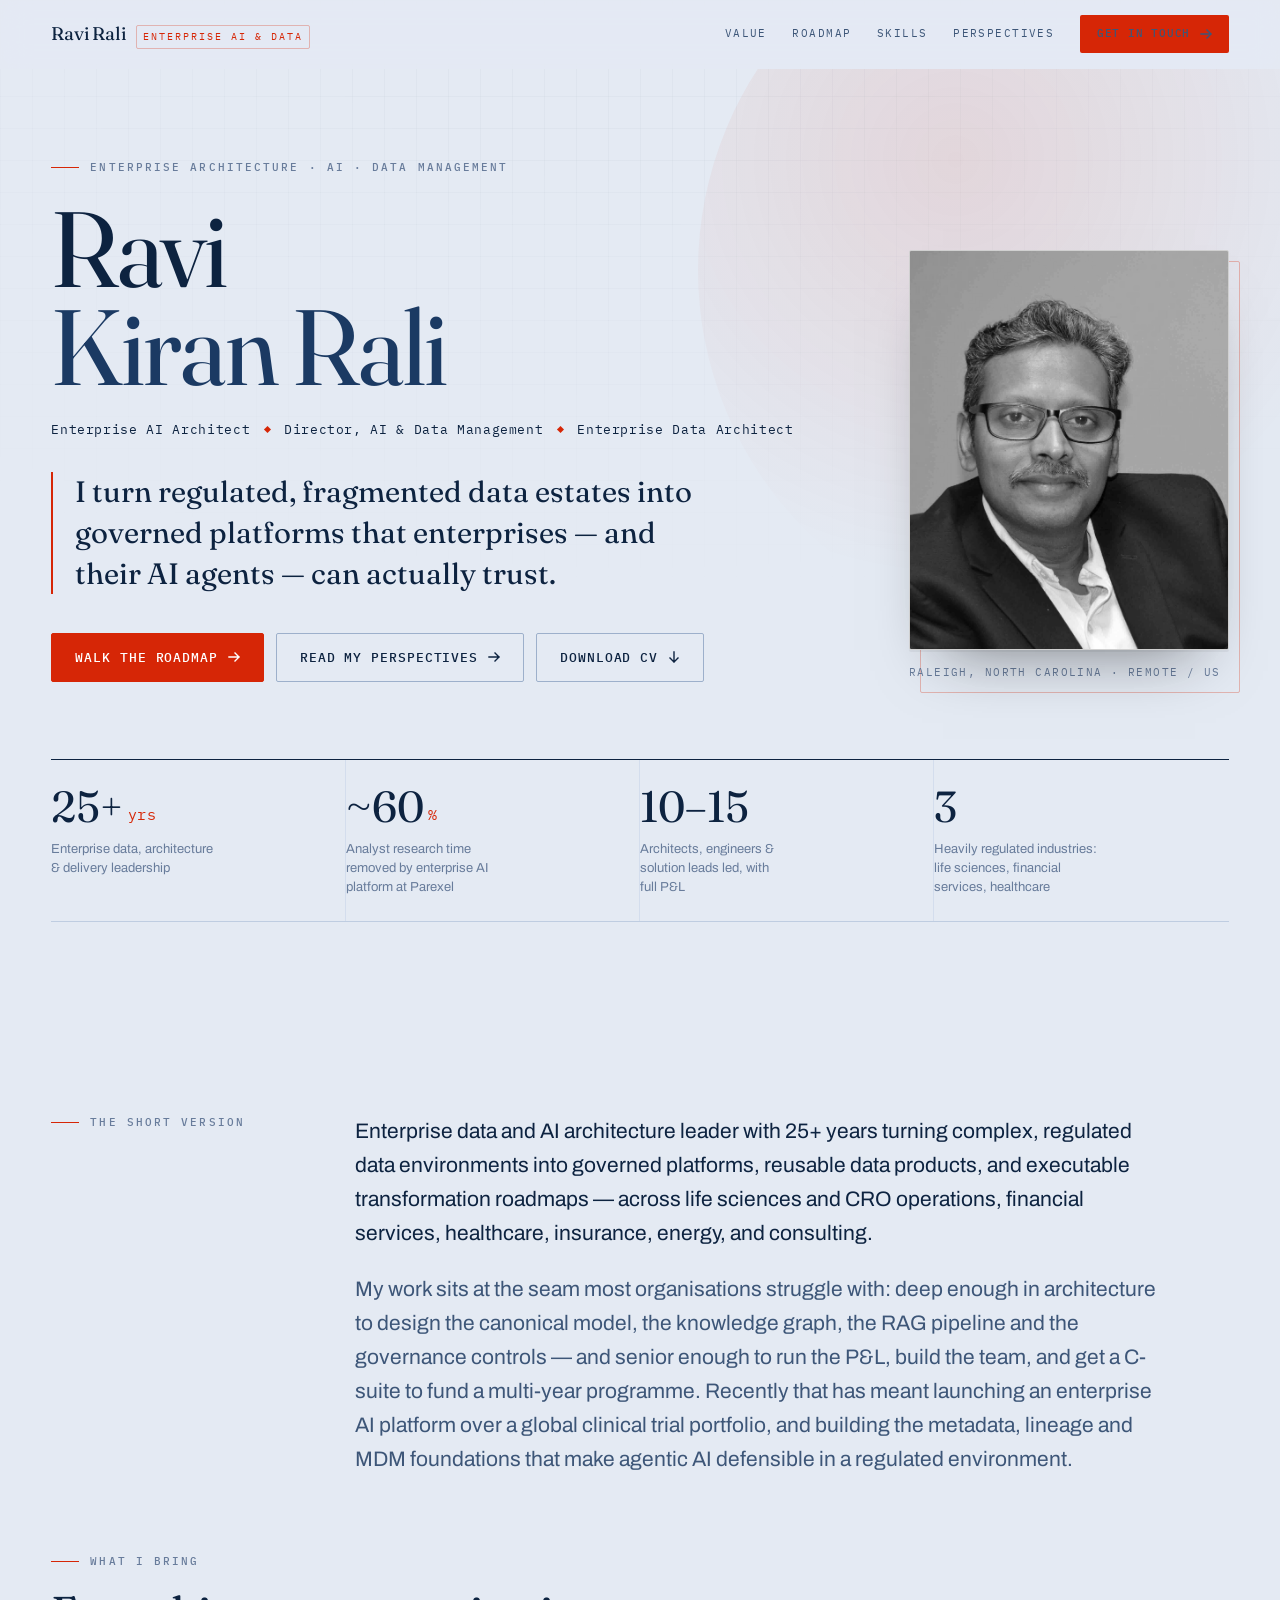
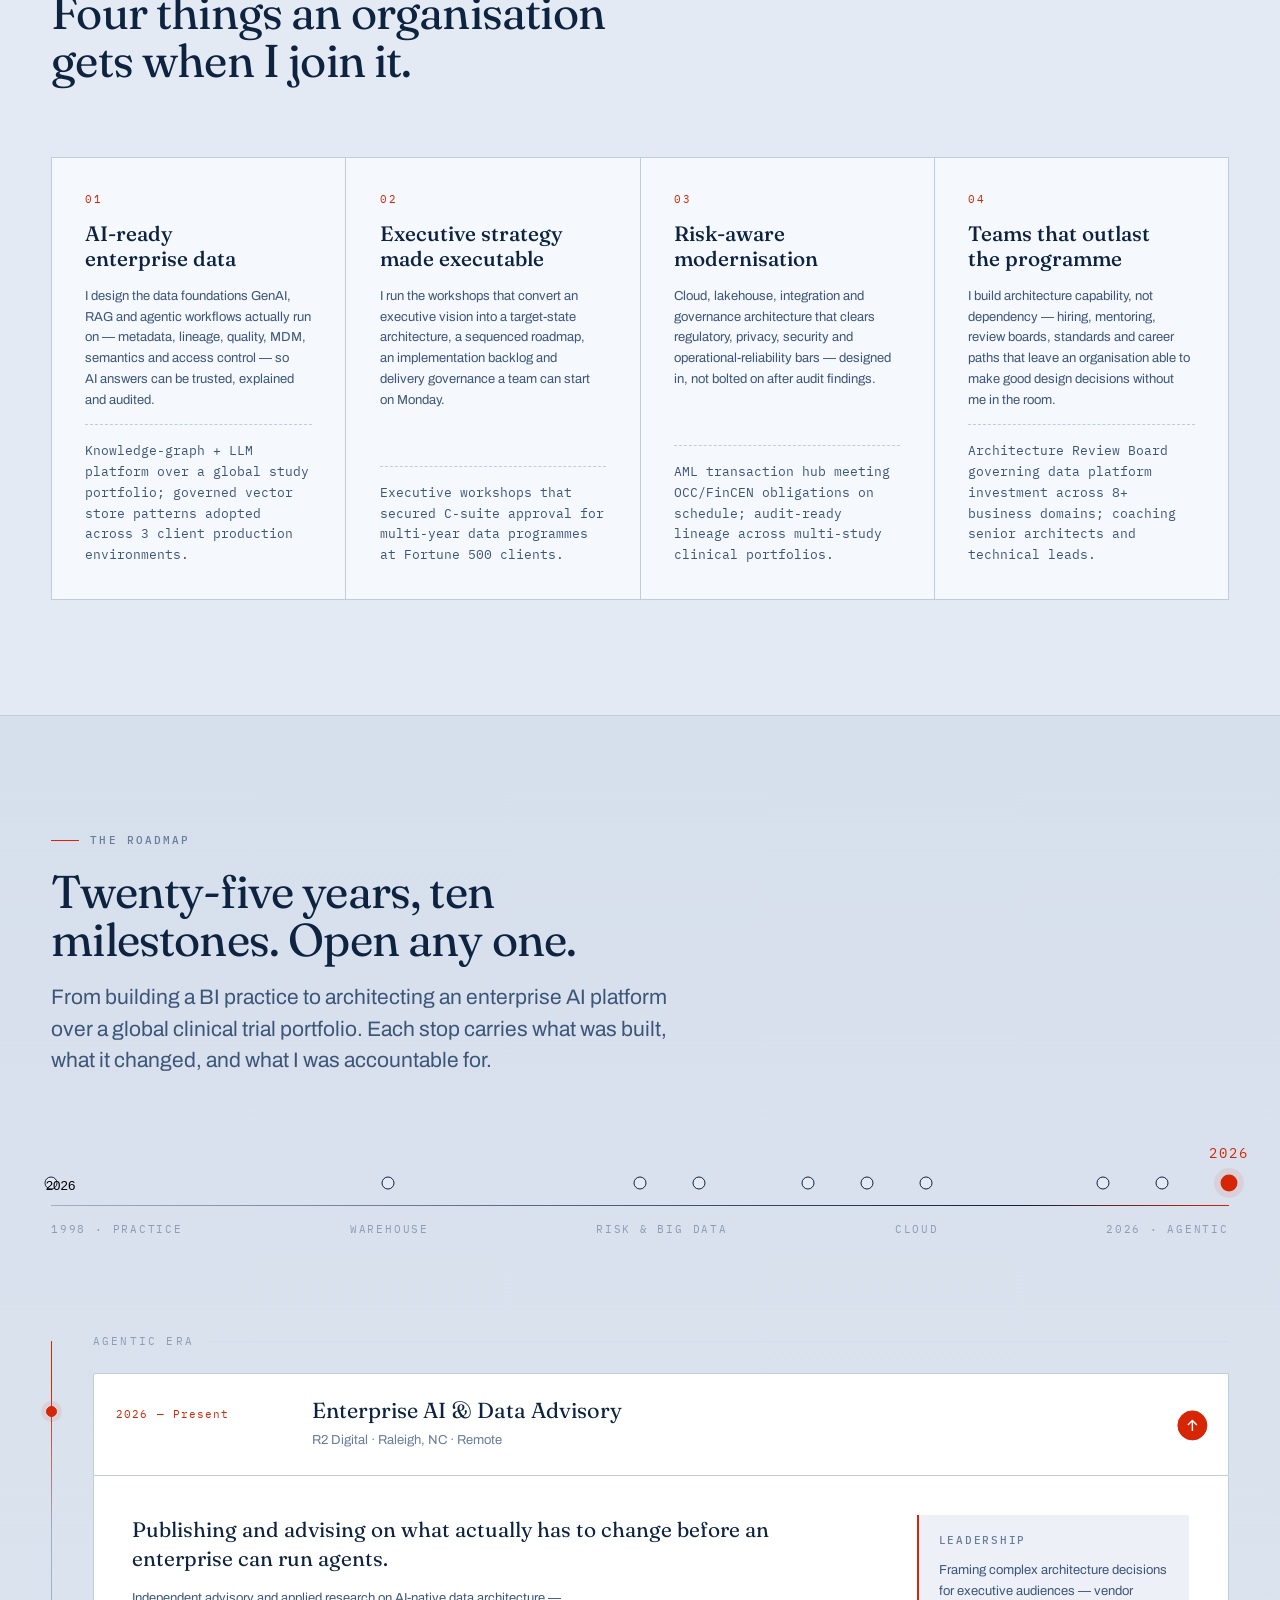
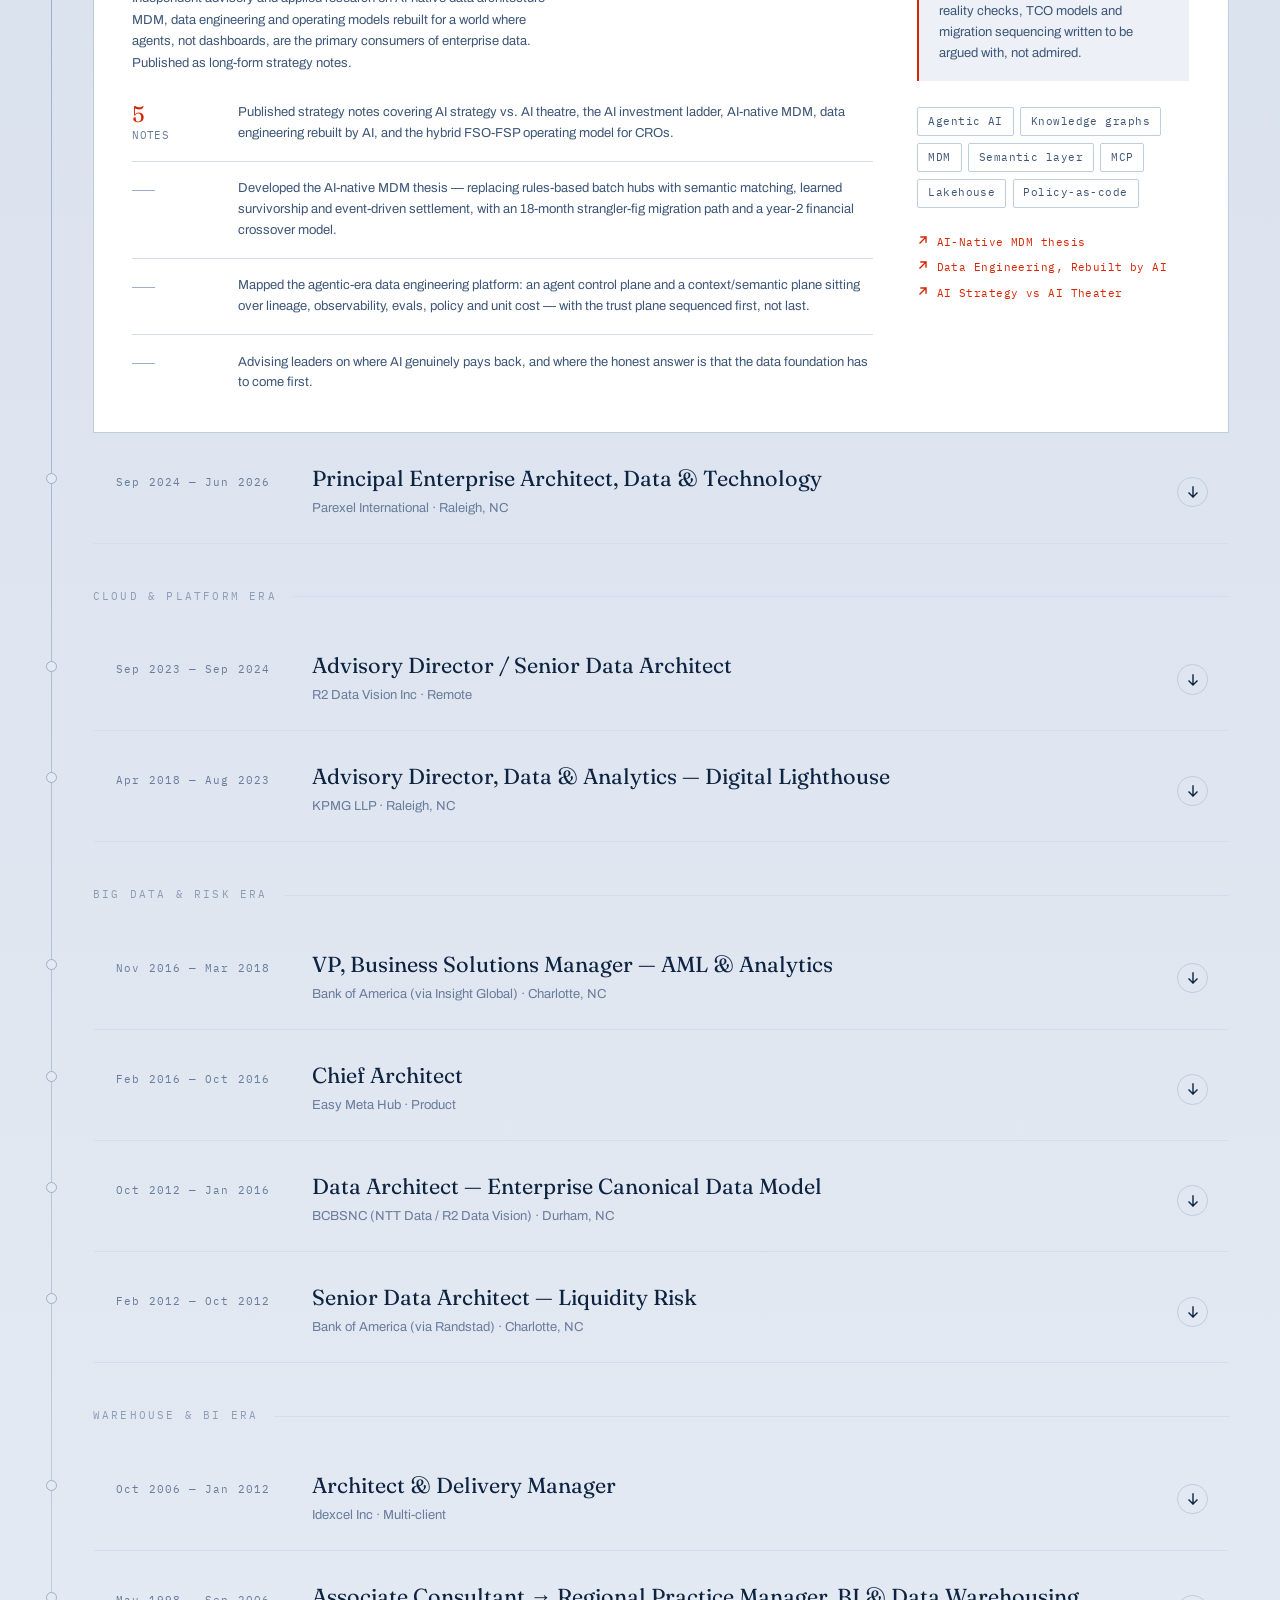
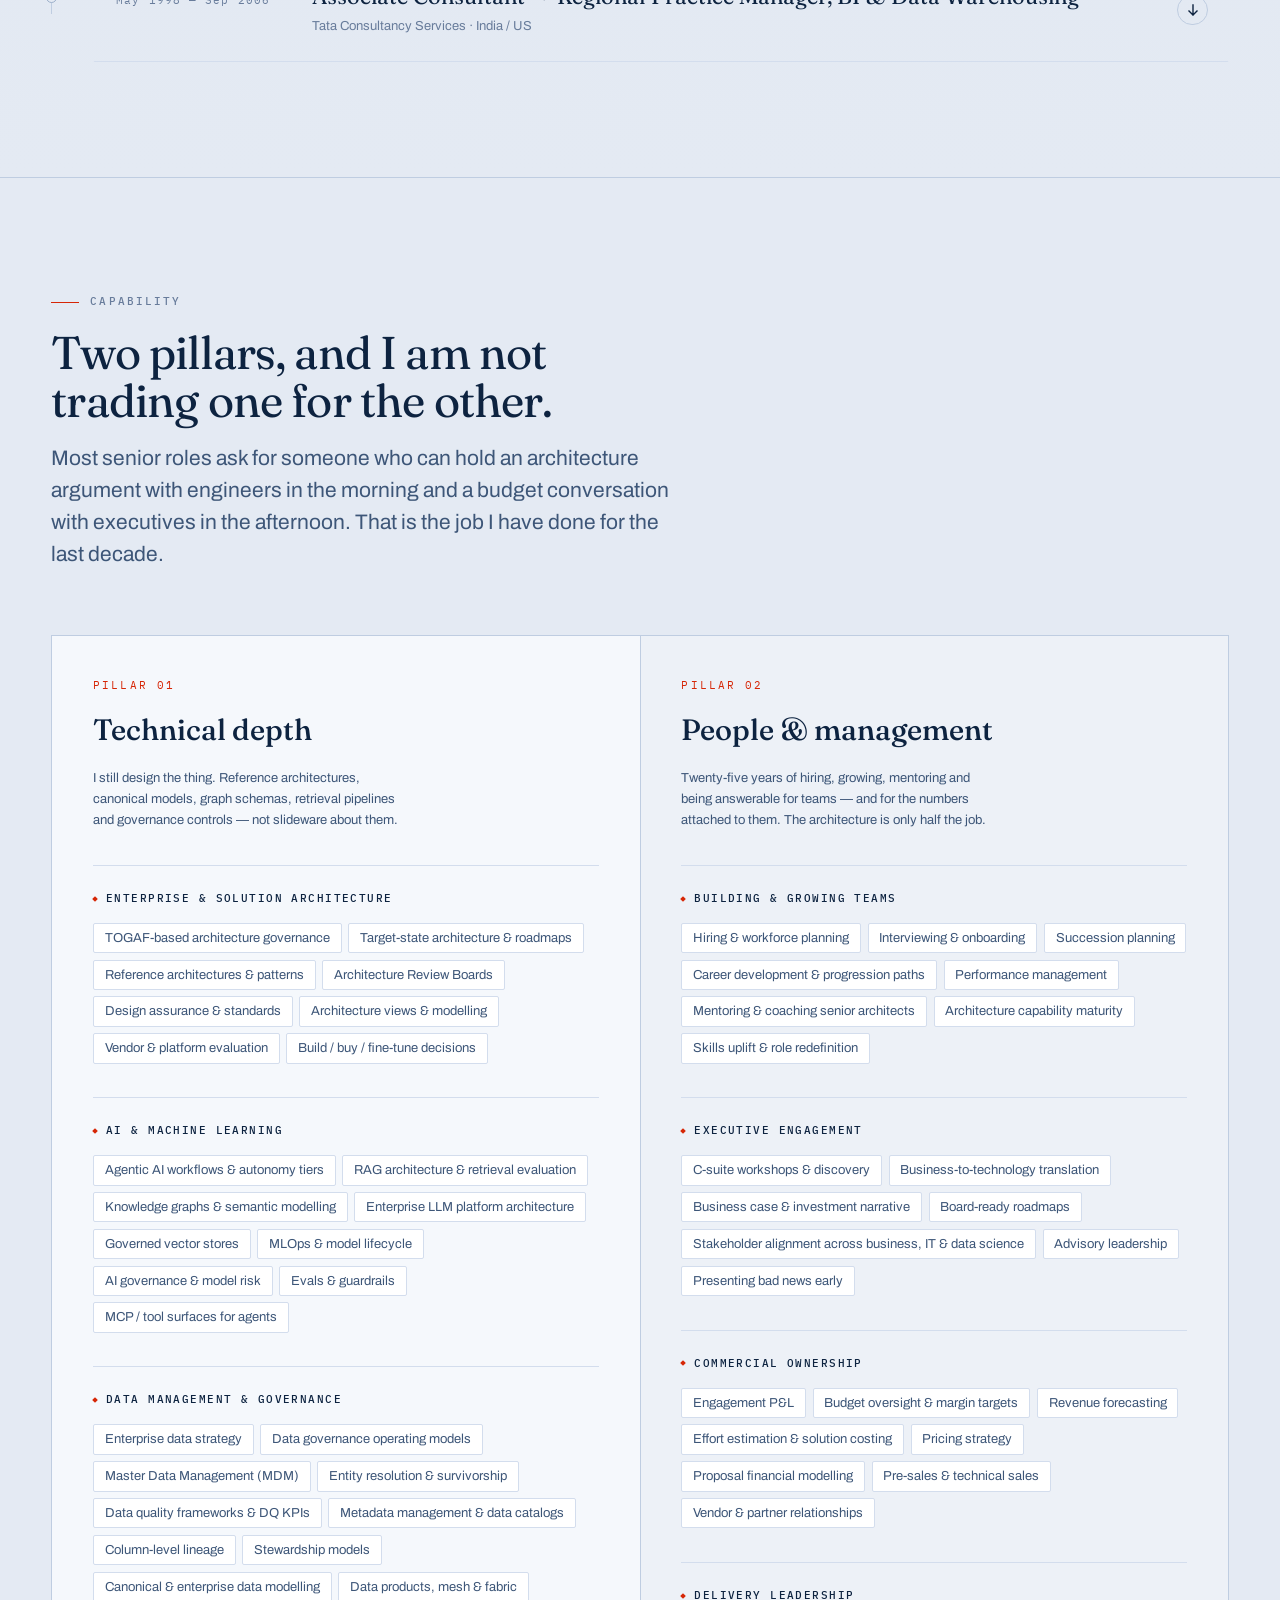
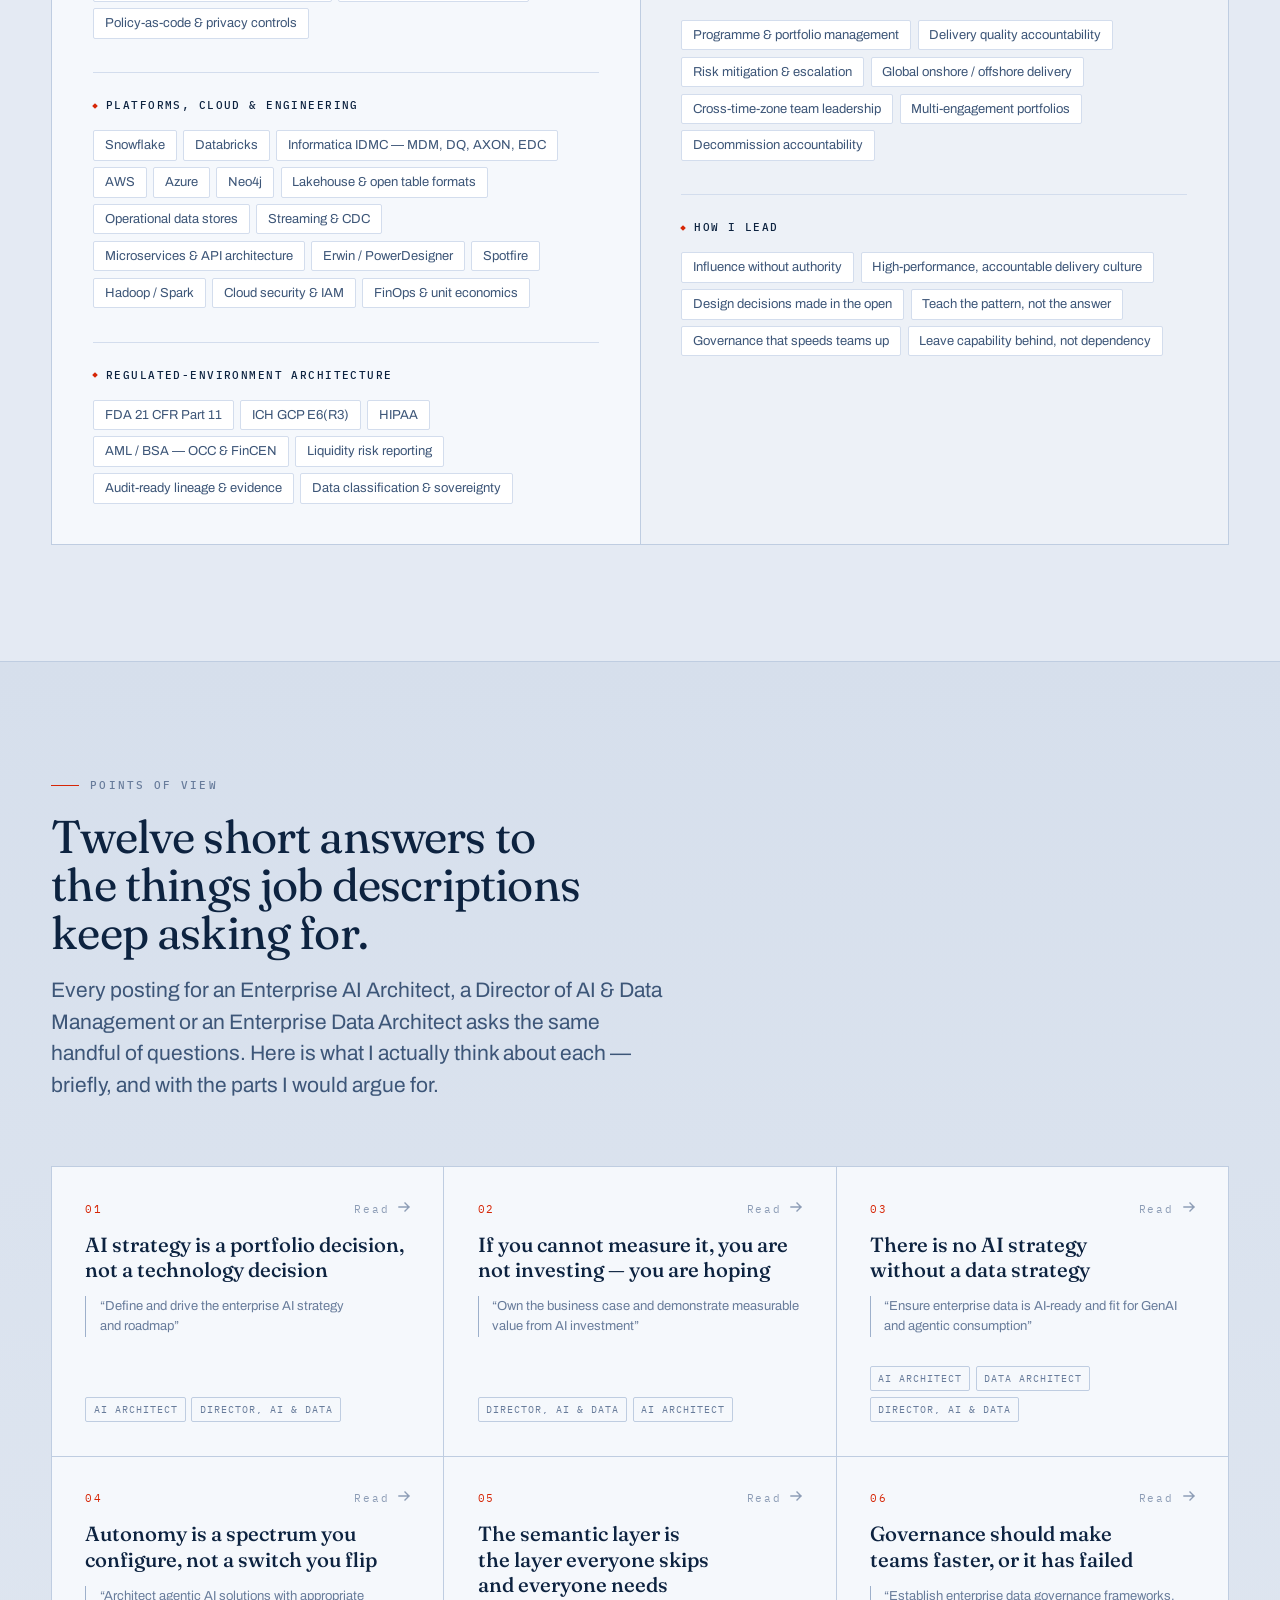
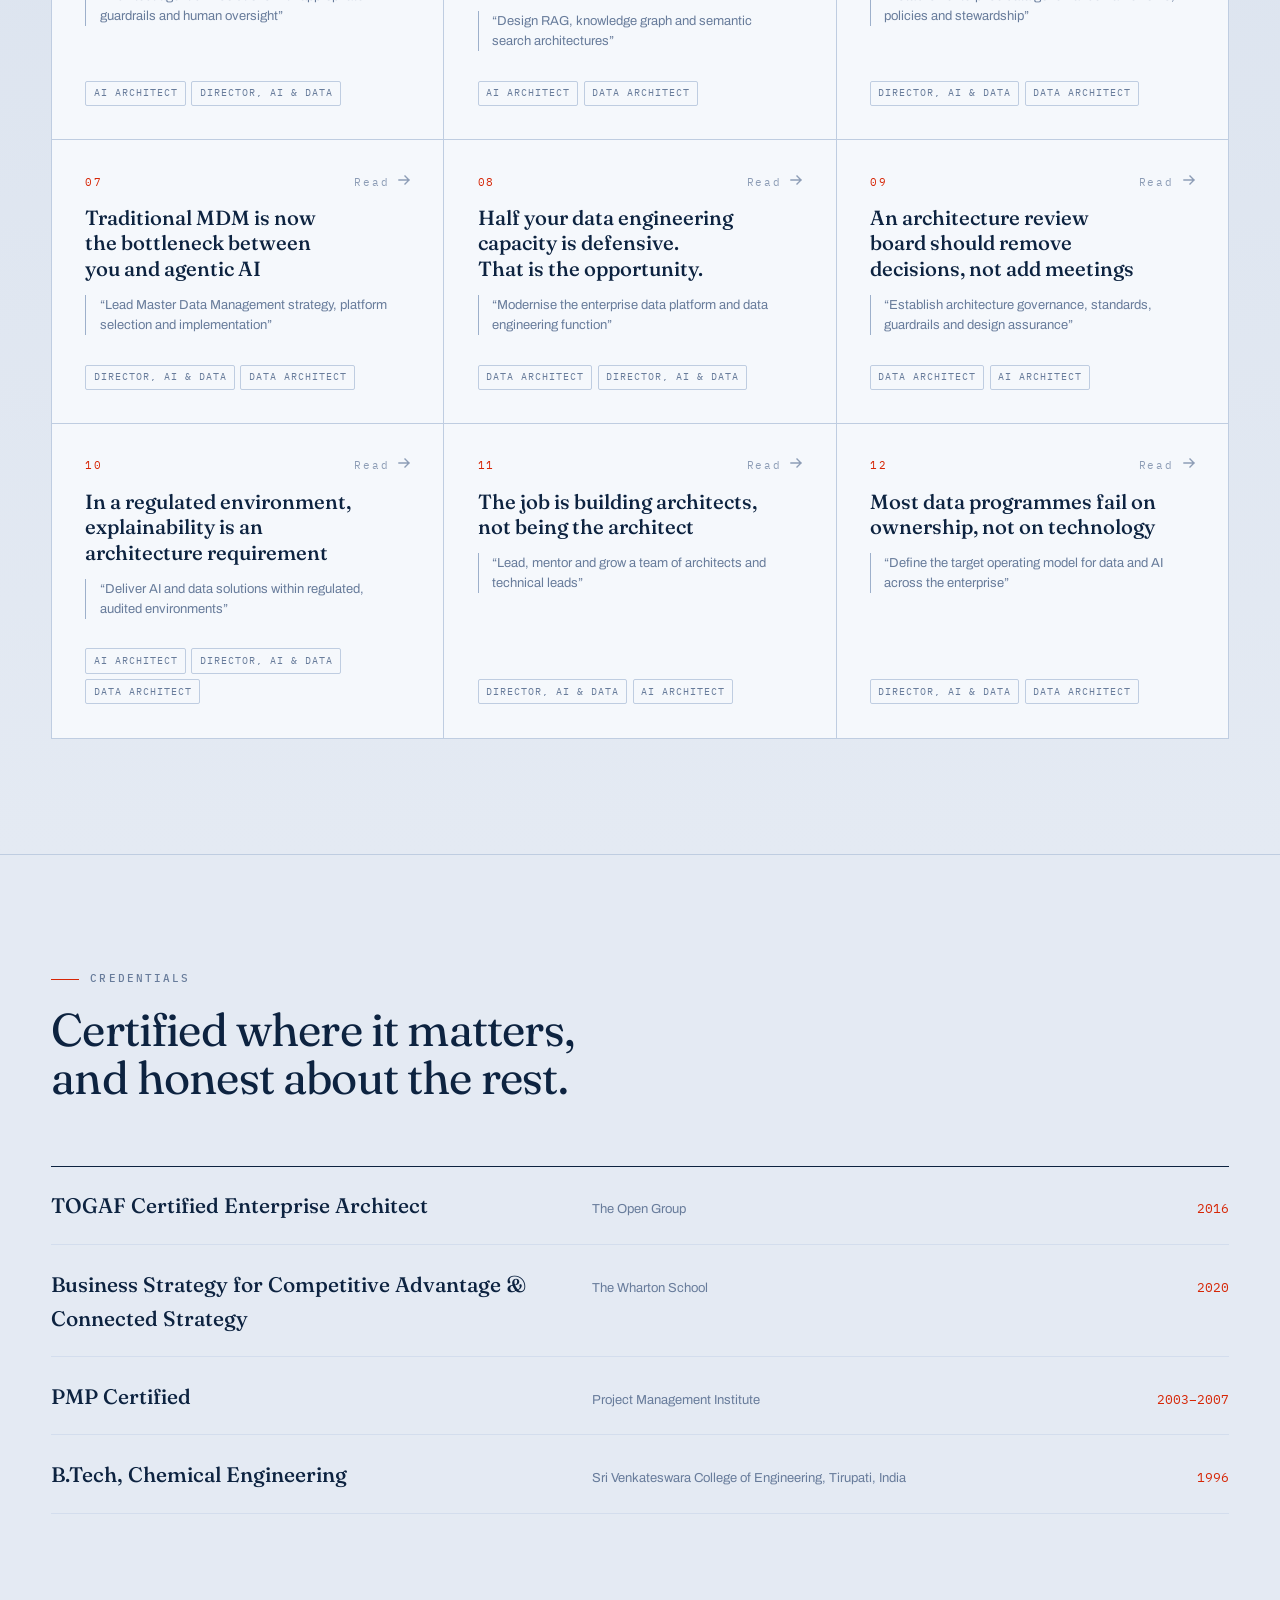
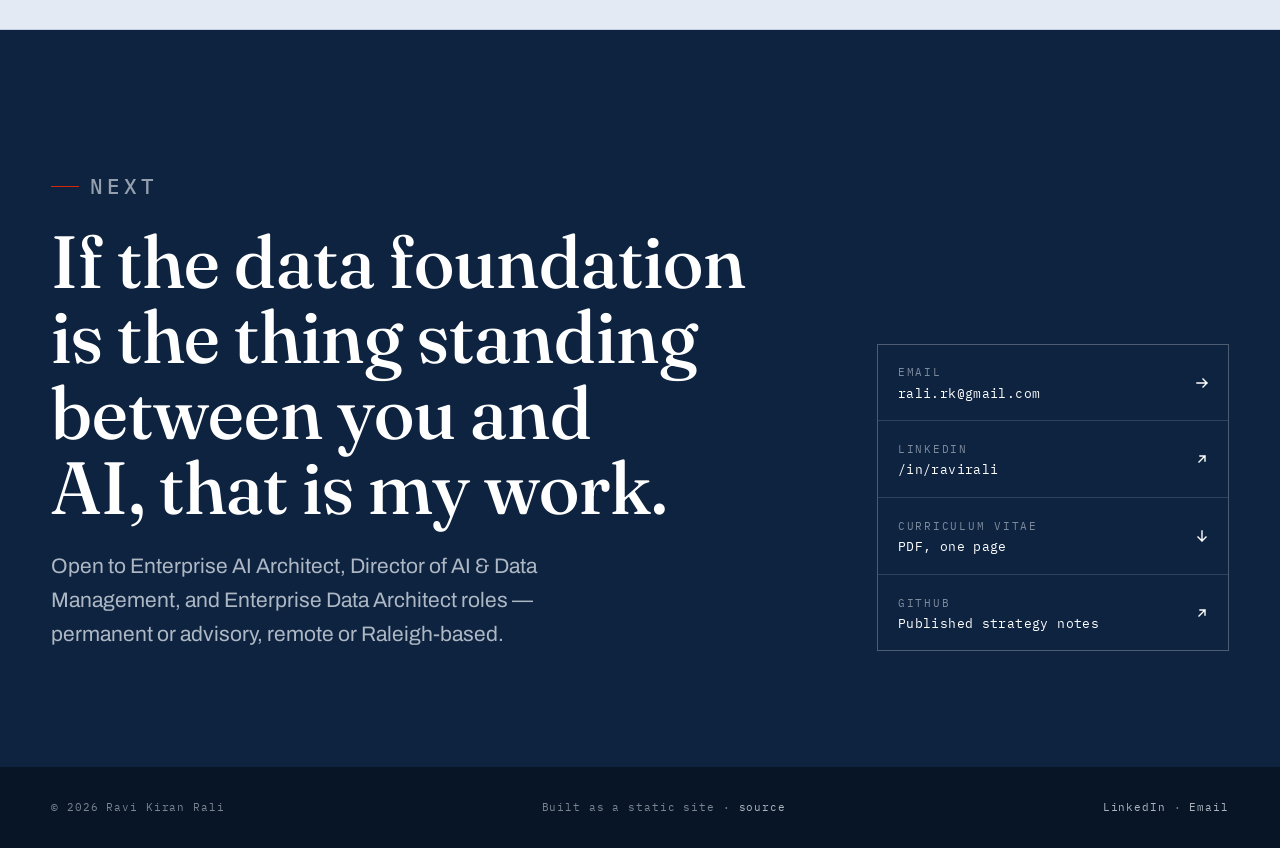
==== index.html @ 4c83791d "Build CV site: roadmap, skills pillars and 12 perspective pages Static site for ravikrali/resume, ge" ====
<!doctype html>
<html lang="en" class="no-js">
<head>
<meta charset="utf-8">
<meta name="viewport" content="width=device-width, initial-scale=1">
<title>Ravi Kiran Rali — Enterprise AI Architect</title>
<meta name="description" content="I turn regulated, fragmented data estates into governed platforms that enterprises — and their AI agents — can actually trust.">
<link rel="canonical" href="https://ravikrali.github.io/resume/">
<meta property="og:type" content="website">
<meta property="og:title" content="Ravi Kiran Rali — Enterprise AI Architect">
<meta property="og:description" content="I turn regulated, fragmented data estates into governed platforms that enterprises — and their AI agents — can actually trust.">
<meta property="og:url" content="https://ravikrali.github.io/resume/">
<meta name="twitter:card" content="summary_large_image">
<meta name="theme-color" content="#0d2340">
<link rel="preconnect" href="https://fonts.googleapis.com">
<link rel="preconnect" href="https://fonts.gstatic.com" crossorigin>
<link rel="stylesheet" href="https://fonts.googleapis.com/css2?family=Fraunces:opsz,wght@9..144,300..700&family=Archivo:wght@400;500;600&family=IBM+Plex+Mono:wght@400;500&display=swap">
<link rel="stylesheet" href="assets/css/site.css">
<link rel="icon" href="assets/img/favicon.svg" type="image/svg+xml">
<script type="application/ld+json">{"@context": "https://schema.org", "@type": "Person", "name": "Ravi Kiran Rali", "jobTitle": "Enterprise AI Architect", "email": "mailto:rali.rk@gmail.com", "url": "https://ravikrali.github.io/resume", "sameAs": ["https://www.linkedin.com/in/ravirali", "https://github.com/ravikrali"], "address": {"@type": "PostalAddress", "addressLocality": "Raleigh", "addressRegion": "NC", "addressCountry": "US"}, "description": "I turn regulated, fragmented data estates into governed platforms that enterprises \u2014 and their AI agents \u2014 can actually trust.", "knowsAbout": ["Enterprise Architecture", "Data Governance", "Master Data Management", "Agentic AI", "Retrieval-Augmented Generation", "Knowledge Graphs", "Snowflake", "Databricks", "TOGAF"]}</script>
</head>
<body>
<a class="skip" href="#main">Skip to content</a>
<header class="masthead">
  <div class="shell masthead__in">
    <a class="brand" href="index.html">
      Ravi&nbsp;Rali
      <span class="brand__mark">Enterprise AI &amp; Data</span>
    </a>
    <nav class="navlinks" aria-label="Primary">
      <a href="index.html#value">Value</a>
      <a href="index.html#roadmap">Roadmap</a>
      <a href="index.html#skills">Skills</a>
      <a class="nav-keep" href="perspectives/index.html">Perspectives</a>
      <a class="btn" href="index.html#contact">Get in touch <svg class="arw" width="12" height="12" viewBox="0 0 12 12" fill="none" aria-hidden="true"><path d="M1 6h10M7 2l4 4-4 4" stroke="currentColor" stroke-width="1.4" stroke-linecap="square"/></svg></a>
    </nav>
  </div>
</header>
<main id="main"><section class="hero">
  <div class="shell">
    <div class="hero__grid">
      <div class="stagger">
        <p class="eyebrow">Enterprise Architecture &middot; AI &middot; Data Management</p>
        <h1 class="display hero__name">Ravi <span class="surname">Kiran Rali</span></h1>
        <div class="hero__roles"><span>Enterprise AI Architect</span><span>Director, AI &amp; Data Management</span><span>Enterprise Data Architect</span></div>
        <p class="hero__tagline">I turn regulated, fragmented data estates into governed platforms that enterprises — and their AI agents — can actually trust.</p>
        <div class="hero__actions">
          <a class="btn" href="#roadmap">Walk the roadmap <svg class="arw" width="12" height="12" viewBox="0 0 12 12" fill="none" aria-hidden="true"><path d="M1 6h10M7 2l4 4-4 4" stroke="currentColor" stroke-width="1.4" stroke-linecap="square"/></svg></a>
          <a class="btn btn--ghost" href="perspectives/index.html">Read my perspectives <svg class="arw" width="12" height="12" viewBox="0 0 12 12" fill="none" aria-hidden="true"><path d="M1 6h10M7 2l4 4-4 4" stroke="currentColor" stroke-width="1.4" stroke-linecap="square"/></svg></a>
          <a class="btn btn--ghost" href="Ravi_Rali.pdf">Download CV <svg class="arw" width="12" height="12" viewBox="0 0 12 12" fill="none" aria-hidden="true"><path d="M6 1v10M2 7l4 4 4-4" stroke="currentColor" stroke-width="1.4" stroke-linecap="square"/></svg></a>
        </div>
      </div>
      <figure class="hero__portrait">
        <img src="assets/img/ravi.jpg" alt="Portrait of Ravi Kiran Rali" width="640" height="800">
        <figcaption class="hero__loc">Raleigh, North Carolina · Remote / US</figcaption>
      </figure>
    </div>
    <div class="metrics"><div class="metric">
          <div class="metric__fig">25+<span class="unit">yrs</span></div>
          <p class="metric__label">Enterprise data, architecture &amp; delivery leadership</p>
        </div><div class="metric">
          <div class="metric__fig">~60<span class="unit">%</span></div>
          <p class="metric__label">Analyst research time removed by enterprise AI platform at Parexel</p>
        </div><div class="metric">
          <div class="metric__fig">10–15</div>
          <p class="metric__label">Architects, engineers &amp; solution leads led, with full P&amp;L</p>
        </div><div class="metric">
          <div class="metric__fig">3</div>
          <p class="metric__label">Heavily regulated industries: life sciences, financial services, healthcare</p>
        </div></div>
  </div>
</section>
<section class="band" id="value">
  <div class="shell">
    <div class="summary__grid rise">
      <div>
        <p class="eyebrow">The short version</p>
      </div>
      <div class="summary__body"><p>Enterprise data and AI architecture leader with 25+ years turning complex, regulated data environments into governed platforms, reusable data products, and executable transformation roadmaps — across life sciences and CRO operations, financial services, healthcare, insurance, energy, and consulting.</p>
<p>My work sits at the seam most organisations struggle with: deep enough in architecture to design the canonical model, the knowledge graph, the RAG pipeline and the governance controls — and senior enough to run the P&amp;L, build the team, and get a C-suite to fund a multi-year programme. Recently that has meant launching an enterprise AI platform over a global clinical trial portfolio, and building the metadata, lineage and MDM foundations that make agentic AI defensible in a regulated environment.</p></div>
    </div>
    <div class="rise">
      <div class="band-head" style="margin-top:clamp(3rem,6vw,5rem)">
        <p class="eyebrow">What I bring</p>
        <h2 class="display">Four things an organisation gets when I join it.</h2>
      </div>
      <div class="value"><article class="value__card">
          <span class="value__num">01</span>
          <h3>AI-ready enterprise data</h3>
          <p>I design the data foundations GenAI, RAG and agentic workflows actually run on — metadata, lineage, quality, MDM, semantics and access control — so AI answers can be trusted, explained and audited.</p>
          <p class="value__proof">Knowledge-graph + LLM platform over a global study portfolio; governed vector store patterns adopted across 3 client production environments.</p>
        </article><article class="value__card">
          <span class="value__num">02</span>
          <h3>Executive strategy made executable</h3>
          <p>I run the workshops that convert an executive vision into a target-state architecture, a sequenced roadmap, an implementation backlog and delivery governance a team can start on Monday.</p>
          <p class="value__proof">Executive workshops that secured C-suite approval for multi-year data programmes at Fortune 500 clients.</p>
        </article><article class="value__card">
          <span class="value__num">03</span>
          <h3>Risk-aware modernisation</h3>
          <p>Cloud, lakehouse, integration and governance architecture that clears regulatory, privacy, security and operational-reliability bars — designed in, not bolted on after audit findings.</p>
          <p class="value__proof">AML transaction hub meeting OCC/FinCEN obligations on schedule; audit-ready lineage across multi-study clinical portfolios.</p>
        </article><article class="value__card">
          <span class="value__num">04</span>
          <h3>Teams that outlast the programme</h3>
          <p>I build architecture capability, not dependency — hiring, mentoring, review boards, standards and career paths that leave an organisation able to make good design decisions without me in the room.</p>
          <p class="value__proof">Architecture Review Board governing data platform investment across 8+ business domains; coaching senior architects and technical leads.</p>
        </article></div>
    </div>
  </div>
</section>
<section class="band band--deep" id="roadmap">
  <div class="shell">
    <div class="band-head rise">
      <p class="eyebrow">The roadmap</p>
      <h2 class="display">Twenty-five years, ten milestones. Open any one.</h2>
      <p class="lede">From building a BI practice to architecting an enterprise AI platform over a global
      clinical trial portfolio. Each stop carries what was built, what it changed, and what I was accountable for.</p>
    </div>

    <div class="ribbon rise" role="group" aria-label="Career timeline shortcuts">
      <div class="ribbon__line" aria-hidden="true"></div>
      <div class="ribbon__track"><button type="button" class="ribbon__dot" style="left:0.00%" data-target="tcs" data-year="1998" aria-label="Tata Consultancy Services, May 1998 — Sep 2006"></button><button type="button" class="ribbon__dot" style="left:28.57%" data-target="idexcel" data-year="2006" aria-label="Idexcel Inc, Oct 2006 — Jan 2012"></button><button type="button" class="ribbon__dot" style="left:50.00%" data-target="bofa-liquidity" data-year="2012" aria-label="Bank of America (via Randstad), Feb 2012 — Oct 2012"></button><button type="button" class="ribbon__dot" style="left:55.00%" data-target="bcbsnc" data-year="2012" aria-label="BCBSNC (NTT Data / R2 Data Vision), Oct 2012 — Jan 2016"></button><button type="button" class="ribbon__dot" style="left:64.29%" data-target="easymetahub" data-year="2016" aria-label="Easy Meta Hub, Feb 2016 — Oct 2016"></button><button type="button" class="ribbon__dot" style="left:69.29%" data-target="bofa-aml" data-year="2016" aria-label="Bank of America (via Insight Global), Nov 2016 — Mar 2018"></button><button type="button" class="ribbon__dot" style="left:74.29%" data-target="kpmg" data-year="2018" aria-label="KPMG LLP, Apr 2018 — Aug 2023"></button><button type="button" class="ribbon__dot" style="left:89.29%" data-target="r2dv" data-year="2023" aria-label="R2 Data Vision Inc, Sep 2023 — Sep 2024"></button><button type="button" class="ribbon__dot" style="left:94.29%" data-target="parexel" data-year="2024" aria-label="Parexel International, Sep 2024 — Jun 2026"></button><button type="button" class="ribbon__dot" style="left:100.00%" data-target="r2digital" data-year="2026" aria-label="R2 Digital, 2026 — Present"></button></div>
      <div class="ribbon__caps"><span>1998 &middot; Practice</span><span>Warehouse</span><span>Risk &amp; big data</span><span>Cloud</span><span>2026 &middot; Agentic</span></div>
    </div>

    <div class="rm" data-roadmap>
      <p class="rm__era">Agentic era</p><article class="rm__item" id="r2digital">
  <button type="button" class="rm__head" aria-expanded="false" aria-controls="panel-r2digital">
    <span class="rm__years">2026 — Present</span>
    <span class="rm__title">
      <span class="rm__role">Enterprise AI &amp; Data Advisory</span>
      <span class="rm__org">R2 Digital &middot; Raleigh, NC · Remote</span>
    </span>
    <span class="rm__toggle" aria-hidden="true"><svg class="arw" width="12" height="12" viewBox="0 0 12 12" fill="none" aria-hidden="true"><path d="M6 1v10M2 7l4 4 4-4" stroke="currentColor" stroke-width="1.4" stroke-linecap="square"/></svg></span>
  </button>
  <div class="rm__panel" id="panel-r2digital">
    <div class="rm__panelin">
      <div class="rm__body">
        <div>
          <p class="rm__headline">Publishing and advising on what actually has to change before an enterprise can run agents.</p>
          <p class="rm__context">Independent advisory and applied research on AI-native data architecture — MDM, data engineering and operating models rebuilt for a world where agents, not dashboards, are the primary consumers of enterprise data. Published as long-form strategy notes.</p>
          <ul class="rm__outcomes"><li class="rm__outcome"><span class="rm__metric">5<span class="u">notes</span></span><span>Published strategy notes covering AI strategy vs. AI theatre, the AI investment ladder, AI-native MDM, data engineering rebuilt by AI, and the hybrid FSO-FSP operating model for CROs.</span></li><li class="rm__outcome rm__outcome--plain"><span class="rm__metric"></span><span>Developed the AI-native MDM thesis — replacing rules-based batch hubs with semantic matching, learned survivorship and event-driven settlement, with an 18-month strangler-fig migration path and a year-2 financial crossover model.</span></li><li class="rm__outcome rm__outcome--plain"><span class="rm__metric"></span><span>Mapped the agentic-era data engineering platform: an agent control plane and a context/semantic plane sitting over lineage, observability, evals, policy and unit cost — with the trust plane sequenced first, not last.</span></li><li class="rm__outcome rm__outcome--plain"><span class="rm__metric"></span><span>Advising leaders on where AI genuinely pays back, and where the honest answer is that the data foundation has to come first.</span></li></ul>
        </div>
        <div class="rm__aside">
          <div class="rm__note">
            <h4>Leadership</h4>
            <p>Framing complex architecture decisions for executive audiences — vendor reality checks, TCO models and migration sequencing written to be argued with, not admired.</p>
          </div>
          <ul class="rm__stack"><li class="chip">Agentic AI</li><li class="chip">Knowledge graphs</li><li class="chip">MDM</li><li class="chip">Semantic layer</li><li class="chip">MCP</li><li class="chip">Lakehouse</li><li class="chip">Policy-as-code</li></ul>
          <div class="rm__links"><a href="https://ravikrali.github.io/MDM-AI-Strategy/" target="_blank" rel="noopener"><svg class="arw" width="12" height="12" viewBox="0 0 12 12" fill="none" aria-hidden="true"><path d="M3 9L9 3M4 3h5v5" stroke="currentColor" stroke-width="1.4" stroke-linecap="square"/></svg> AI-Native MDM thesis</a><a href="https://ravikrali.github.io/Data-Engineering/" target="_blank" rel="noopener"><svg class="arw" width="12" height="12" viewBox="0 0 12 12" fill="none" aria-hidden="true"><path d="M3 9L9 3M4 3h5v5" stroke="currentColor" stroke-width="1.4" stroke-linecap="square"/></svg> Data Engineering, Rebuilt by AI</a><a href="https://ravikrali.github.io/blogAIStrategy/" target="_blank" rel="noopener"><svg class="arw" width="12" height="12" viewBox="0 0 12 12" fill="none" aria-hidden="true"><path d="M3 9L9 3M4 3h5v5" stroke="currentColor" stroke-width="1.4" stroke-linecap="square"/></svg> AI Strategy vs AI Theater</a></div>
        </div>
      </div>
    </div>
  </div>
</article><article class="rm__item" id="parexel">
  <button type="button" class="rm__head" aria-expanded="false" aria-controls="panel-parexel">
    <span class="rm__years">Sep 2024 — Jun 2026</span>
    <span class="rm__title">
      <span class="rm__role">Principal Enterprise Architect, Data &amp; Technology</span>
      <span class="rm__org">Parexel International &middot; Raleigh, NC</span>
    </span>
    <span class="rm__toggle" aria-hidden="true"><svg class="arw" width="12" height="12" viewBox="0 0 12 12" fill="none" aria-hidden="true"><path d="M6 1v10M2 7l4 4 4-4" stroke="currentColor" stroke-width="1.4" stroke-linecap="square"/></svg></span>
  </button>
  <div class="rm__panel" id="panel-parexel">
    <div class="rm__panelin">
      <div class="rm__body">
        <div>
          <p class="rm__headline">Enterprise AI platform and governance backbone for a top-3 global CRO running trials in 100+ countries.</p>
          <p class="rm__context">Parexel is a $2B+ clinical research organisation. I owned enterprise data strategy, AI architecture and governance across clinical and commercial operations — scoping, pricing, scheduling, project management, finance, forecasting, clinical data management, site and investigator selection, and FSO/FSP resource management.</p>
          <ul class="rm__outcomes"><li class="rm__outcome"><span class="rm__metric">~60<span class="u">%</span></span><span>Cut analyst research time by architecting and launching an enterprise AI platform using LLM and knowledge-graph technology for intelligent search, protocol summarisation and site/investigator insight across the global study portfolio — accelerating study start-up decisions.</span></li><li class="rm__outcome rm__outcome--plain"><span class="rm__metric"></span><span>Designed a Knowledge LLM pipeline joining structured clinical metadata to unstructured protocol documents through a RAG architecture, letting operational teams query trial intelligence in natural language with governed, auditable data access.</span></li><li class="rm__outcome"><span class="rm__metric">~40<span class="u">%</span></span><span>Reduced downstream reconciliation effort by architecting the data governance, MDM and data quality roadmap for global clinical operations, enabling audit-ready lineage across multi-study portfolios.</span></li><li class="rm__outcome"><span class="rm__metric">8+<span class="u">domains</span></span><span>Established an Architecture Review Board governing every data platform investment across eight-plus business domains — preventing costly rework and holding regulatory alignment.</span></li><li class="rm__outcome rm__outcome--plain"><span class="rm__metric"></span><span>Accountable for delivery quality, budget oversight and risk mitigation across the enterprise data and AI architecture portfolio.</span></li></ul>
        </div>
        <div class="rm__aside">
          <div class="rm__note">
            <h4>Leadership</h4>
            <p>Provided executive-level coaching to senior architects and technical leads on solution quality, stakeholder engagement and enterprise alignment; owned architecture capability maturity and long-term talent strategy across the enterprise data domains.</p>
          </div>
          <ul class="rm__stack"><li class="chip">LLM / RAG</li><li class="chip">Knowledge graphs</li><li class="chip">MDM</li><li class="chip">Data governance</li><li class="chip">Architecture Review Board</li><li class="chip">TOGAF</li><li class="chip">AWS</li><li class="chip">Azure</li><li class="chip">ICH GCP E6(R3)</li></ul>
          
        </div>
      </div>
    </div>
  </div>
</article><p class="rm__era">Cloud &amp; platform era</p><article class="rm__item" id="r2dv">
  <button type="button" class="rm__head" aria-expanded="false" aria-controls="panel-r2dv">
    <span class="rm__years">Sep 2023 — Sep 2024</span>
    <span class="rm__title">
      <span class="rm__role">Advisory Director / Senior Data Architect</span>
      <span class="rm__org">R2 Data Vision Inc &middot; Remote</span>
    </span>
    <span class="rm__toggle" aria-hidden="true"><svg class="arw" width="12" height="12" viewBox="0 0 12 12" fill="none" aria-hidden="true"><path d="M6 1v10M2 7l4 4 4-4" stroke="currentColor" stroke-width="1.4" stroke-linecap="square"/></svg></span>
  </button>
  <div class="rm__panel" id="panel-r2dv">
    <div class="rm__panelin">
      <div class="rm__body">
        <div>
          <p class="rm__headline">Technical leadership for a data products startup, and governance blueprints for its clients.</p>
          <p class="rm__context">Provided solution architecture guidance and consulting services to a data products company and its enterprise clients across AWS and Azure.</p>
          <ul class="rm__outcomes"><li class="rm__outcome rm__outcome--plain"><span class="rm__metric"></span><span>Designed data lakehouse and operational data store architectures on AWS and Azure, consolidating siloed sources into unified analytics-ready platforms and reducing client time-to-insight from weeks to days.</span></li><li class="rm__outcome rm__outcome--plain"><span class="rm__metric"></span><span>Delivered data governance blueprints — classification frameworks, metadata management and data catalog configurations — giving clients a structured path to regulatory-ready, trustworthy data assets.</span></li><li class="rm__outcome rm__outcome--plain"><span class="rm__metric"></span><span>Advised on data integration pipelines, MDM, data classification and cataloguing as part of end-to-end governance implementation.</span></li></ul>
        </div>
        <div class="rm__aside">
          <div class="rm__note">
            <h4>Leadership</h4>
            <p>Acted as the senior technical voice for a small company selling into large enterprises — translating client needs into practical architecture guidance and credible delivery estimates.</p>
          </div>
          <ul class="rm__stack"><li class="chip">AWS</li><li class="chip">Azure</li><li class="chip">Lakehouse</li><li class="chip">ODS</li><li class="chip">Metadata management</li><li class="chip">MDM</li><li class="chip">Data catalog</li></ul>
          
        </div>
      </div>
    </div>
  </div>
</article><article class="rm__item" id="kpmg">
  <button type="button" class="rm__head" aria-expanded="false" aria-controls="panel-kpmg">
    <span class="rm__years">Apr 2018 — Aug 2023</span>
    <span class="rm__title">
      <span class="rm__role">Advisory Director, Data &amp; Analytics — Digital Lighthouse</span>
      <span class="rm__org">KPMG LLP &middot; Raleigh, NC</span>
    </span>
    <span class="rm__toggle" aria-hidden="true"><svg class="arw" width="12" height="12" viewBox="0 0 12 12" fill="none" aria-hidden="true"><path d="M6 1v10M2 7l4 4 4-4" stroke="currentColor" stroke-width="1.4" stroke-linecap="square"/></svg></span>
  </button>
  <div class="rm__panel" id="panel-kpmg">
    <div class="rm__panelin">
      <div class="rm__body">
        <div>
          <p class="rm__headline">Five years running data management programmes for Fortune 500 clients — architecture, delivery, P&amp;L and the team.</p>
          <p class="rm__context">Senior advisory leader inside KPMG&#x27;s national data practice. Three jobs at once: technical sales, delivery management and architecture — with teams of 10–15 and full commercial accountability.</p>
          <ul class="rm__outcomes"><li class="rm__outcome"><span class="rm__metric">3 wks → 2 days</span><span>Cut business-user time-to-insight and reduced data error rates by 35% by delivering an enterprise Modern Data Platform on Snowflake plus Informatica IDMC (MDM, Data Quality, AXON catalog), giving clients trusted master data and genuine self-service analytics.</span></li><li class="rm__outcome"><span class="rm__metric">~30<span class="u">%</span></span><span>Reduced compliance remediation cost by architecting an enterprise data governance programme — policy engine, stewardship operating model, DQ KPIs and metadata taxonomy — that let clients pass regulatory audits.</span></li><li class="rm__outcome"><span class="rm__metric">3<span class="u">environments</span></span><span>Designed and delivered AI/ML Ops solutions for a large automobile manufacturer, building GenAI/RAG-ready data architecture with governed vector store integration and LLM-ready pipelines, adopted across three client production environments.</span></li><li class="rm__outcome rm__outcome--plain"><span class="rm__metric"></span><span>Developed an enterprise policy engine integrating organisational policy, technical metadata, data quality and data privacy requirements into enforceable controls.</span></li><li class="rm__outcome rm__outcome--plain"><span class="rm__metric"></span><span>Built a TOGAF-aligned enterprise data architecture practice — architecture views, roadmaps, review methods and implementation standards — using Spark, Erwin and PowerDesigner for architectural modelling.</span></li></ul>
        </div>
        <div class="rm__aside">
          <div class="rm__note">
            <h4>Leadership</h4>
            <p>Managed multi-engagement P&amp;L including margin targets and revenue forecasts; led pricing strategy, effort estimation and proposal financial modelling; owned hiring, workforce planning, interviewing, onboarding and succession planning; ran performance management, mentoring and career development for architects, data engineers and solution leads across onshore and offshore delivery centres and time zones.</p>
          </div>
          <ul class="rm__stack"><li class="chip">Snowflake</li><li class="chip">Informatica IDMC</li><li class="chip">Informatica DQ</li><li class="chip">AXON</li><li class="chip">Enterprise Data Catalog</li><li class="chip">Spotfire</li><li class="chip">Databricks</li><li class="chip">MLOps</li><li class="chip">GenAI / RAG</li><li class="chip">TOGAF</li><li class="chip">Erwin</li><li class="chip">PowerDesigner</li></ul>
          
        </div>
      </div>
    </div>
  </div>
</article><p class="rm__era">Big data &amp; risk era</p><article class="rm__item" id="bofa-aml">
  <button type="button" class="rm__head" aria-expanded="false" aria-controls="panel-bofa-aml">
    <span class="rm__years">Nov 2016 — Mar 2018</span>
    <span class="rm__title">
      <span class="rm__role">VP, Business Solutions Manager — AML &amp; Analytics</span>
      <span class="rm__org">Bank of America (via Insight Global) &middot; Charlotte, NC</span>
    </span>
    <span class="rm__toggle" aria-hidden="true"><svg class="arw" width="12" height="12" viewBox="0 0 12 12" fill="none" aria-hidden="true"><path d="M6 1v10M2 7l4 4 4-4" stroke="currentColor" stroke-width="1.4" stroke-linecap="square"/></svg></span>
  </button>
  <div class="rm__panel" id="panel-bofa-aml">
    <div class="rm__panelin">
      <div class="rm__body">
        <div>
          <p class="rm__headline">Anti-money-laundering transaction hub, where a false positive costs money and a false negative costs the licence.</p>
          <p class="rm__context">Owned the data integration solution roadmap and architecture for the AML Transaction Hub, analytics, self-service reporting, search analytics and predictive analytics.</p>
          <ul class="rm__outcomes"><li class="rm__outcome"><span class="rm__metric">15+<span class="u">sources</span></span><span>Delivered an AML Transaction Hub integrating fifteen-plus data sources, enabling real-time suspicious activity detection, improving SAR filing accuracy by 30% and meeting OCC/FinCEN regulatory obligations on schedule.</span></li><li class="rm__outcome"><span class="rm__metric">~25<span class="u">%</span></span><span>Lowered false positive rates in transaction monitoring through automated data cleansing pipelines and an enterprise data governance framework for the AML domain — materially reducing analyst review cost.</span></li><li class="rm__outcome rm__outcome--plain"><span class="rm__metric"></span><span>Established data stewardship roles, policies and procedures; delivered conceptual and logical data models and ran vendor and tooling evaluation for AML and risk data solutions.</span></li><li class="rm__outcome rm__outcome--plain"><span class="rm__metric"></span><span>Led big data architecture and the delivery teams implementing risk, compliance and analytics projects.</span></li></ul>
        </div>
        <div class="rm__aside">
          <div class="rm__note">
            <h4>Leadership</h4>
            <p>Bridged compliance officers, model risk, technology and analytics teams — the role required translating regulatory obligation into architecture constraints engineers could actually build against.</p>
          </div>
          <ul class="rm__stack"><li class="chip">Big data</li><li class="chip">AML / BSA</li><li class="chip">OCC / FinCEN</li><li class="chip">Search analytics</li><li class="chip">Predictive analytics</li><li class="chip">Data governance</li><li class="chip">Data modelling</li></ul>
          
        </div>
      </div>
    </div>
  </div>
</article><article class="rm__item" id="easymetahub">
  <button type="button" class="rm__head" aria-expanded="false" aria-controls="panel-easymetahub">
    <span class="rm__years">Feb 2016 — Oct 2016</span>
    <span class="rm__title">
      <span class="rm__role">Chief Architect</span>
      <span class="rm__org">Easy Meta Hub &middot; Product</span>
    </span>
    <span class="rm__toggle" aria-hidden="true"><svg class="arw" width="12" height="12" viewBox="0 0 12 12" fill="none" aria-hidden="true"><path d="M6 1v10M2 7l4 4 4-4" stroke="currentColor" stroke-width="1.4" stroke-linecap="square"/></svg></span>
  </button>
  <div class="rm__panel" id="panel-easymetahub">
    <div class="rm__panelin">
      <div class="rm__body">
        <div>
          <p class="rm__headline">A metadata-driven data hub product — the idea that metadata should be executable, ten years early.</p>
          <p class="rm__context">Architected a software product that let organisations leverage metadata from across their systems to rapidly assemble enterprise data hubs built on enterprise models in a NoSQL database.</p>
          <ul class="rm__outcomes"><li class="rm__outcome rm__outcome--plain"><span class="rm__metric"></span><span>Designed a metadata-driven architecture where hub content could be consumed immediately across enterprise patterns — data integration, BI/analytics and microservices — without rebuilding per consumer.</span></li><li class="rm__outcome rm__outcome--plain"><span class="rm__metric"></span><span>Proved out enterprise-model-on-NoSQL patterns for accelerating metadata reuse and data hub assembly.</span></li><li class="rm__outcome rm__outcome--plain"><span class="rm__metric"></span><span>The core premise — that metadata should be runtime infrastructure rather than documentation — is the same argument I now make about the context layer for agentic AI.</span></li></ul>
        </div>
        <div class="rm__aside">
          <div class="rm__note">
            <h4>Leadership</h4>
            <p>Owned the product architecture and its technical narrative end to end, in a small-team environment where the architect also has to sell the idea.</p>
          </div>
          <ul class="rm__stack"><li class="chip">NoSQL</li><li class="chip">Metadata management</li><li class="chip">Enterprise data models</li><li class="chip">Microservices</li><li class="chip">Data integration</li></ul>
          
        </div>
      </div>
    </div>
  </div>
</article><article class="rm__item" id="bcbsnc">
  <button type="button" class="rm__head" aria-expanded="false" aria-controls="panel-bcbsnc">
    <span class="rm__years">Oct 2012 — Jan 2016</span>
    <span class="rm__title">
      <span class="rm__role">Data Architect — Enterprise Canonical Data Model</span>
      <span class="rm__org">BCBSNC (NTT Data / R2 Data Vision) &middot; Durham, NC</span>
    </span>
    <span class="rm__toggle" aria-hidden="true"><svg class="arw" width="12" height="12" viewBox="0 0 12 12" fill="none" aria-hidden="true"><path d="M6 1v10M2 7l4 4 4-4" stroke="currentColor" stroke-width="1.4" stroke-linecap="square"/></svg></span>
  </button>
  <div class="rm__panel" id="panel-bcbsnc">
    <div class="rm__panelin">
      <div class="rm__body">
        <div>
          <p class="rm__headline">The canonical model behind a health insurer&#x27;s business transformation — and an early bet on graph for MDM.</p>
          <p class="rm__context">Created the vision and led implementation of the enterprise data modelling and integration hub capability at Blue Cross Blue Shield of North Carolina, supporting an enterprise-wide business transformation programme.</p>
          <ul class="rm__outcomes"><li class="rm__outcome"><span class="rm__metric">20+<span class="u">touchpoints</span></span><span>Architected the Enterprise Canonical Data Model powering the transformation — consistent data exchange across twenty-plus integration touchpoints, and 40% faster integration builds through reusable canonical patterns.</span></li><li class="rm__outcome"><span class="rm__metric">~35<span class="u">%</span></span><span>Reduced duplicate master records by pioneering Neo4j graph database for MDM entity resolution — laying the foundation for a scalable enterprise MDM programme.</span></li><li class="rm__outcome rm__outcome--plain"><span class="rm__metric"></span><span>Built canonicals usable across REST services, ETL and messaging integration patterns, rather than a separate model per channel.</span></li><li class="rm__outcome rm__outcome--plain"><span class="rm__metric"></span><span>Ran proofs-of-concept on emerging platforms including Hadoop and graph databases well before either was a default enterprise choice.</span></li></ul>
        </div>
        <div class="rm__aside">
          <div class="rm__note">
            <h4>Leadership</h4>
            <p>Created and led a new enterprise data modelling and integration hub group from scratch — including making the case for its existence.</p>
          </div>
          <ul class="rm__stack"><li class="chip">Canonical data models</li><li class="chip">Neo4j</li><li class="chip">Graph MDM</li><li class="chip">Hadoop</li><li class="chip">REST services</li><li class="chip">ETL</li><li class="chip">Messaging</li><li class="chip">HIPAA</li></ul>
          
        </div>
      </div>
    </div>
  </div>
</article><article class="rm__item" id="bofa-liquidity">
  <button type="button" class="rm__head" aria-expanded="false" aria-controls="panel-bofa-liquidity">
    <span class="rm__years">Feb 2012 — Oct 2012</span>
    <span class="rm__title">
      <span class="rm__role">Senior Data Architect — Liquidity Risk</span>
      <span class="rm__org">Bank of America (via Randstad) &middot; Charlotte, NC</span>
    </span>
    <span class="rm__toggle" aria-hidden="true"><svg class="arw" width="12" height="12" viewBox="0 0 12 12" fill="none" aria-hidden="true"><path d="M6 1v10M2 7l4 4 4-4" stroke="currentColor" stroke-width="1.4" stroke-linecap="square"/></svg></span>
  </button>
  <div class="rm__panel" id="panel-bofa-liquidity">
    <div class="rm__panelin">
      <div class="rm__body">
        <div>
          <p class="rm__headline">Data strategy for liquidity risk in the middle of the post-2008 regulatory rebuild.</p>
          <p class="rm__context">Defined the vision and roadmap for the data strategy and solutions supporting Liquidity Risk Management systems.</p>
          <ul class="rm__outcomes"><li class="rm__outcome rm__outcome--plain"><span class="rm__metric"></span><span>Delivered a comprehensive architecture and governance roadmap for liquidity risk data, supporting post-2008 regulatory capital and liquidity reporting with auditable, fit-for-purpose data architecture.</span></li><li class="rm__outcome rm__outcome--plain"><span class="rm__metric"></span><span>Evaluated tools and technologies against regulatory reporting constraints rather than feature lists.</span></li></ul>
        </div>
        <div class="rm__aside">
          <div class="rm__note">
            <h4>Leadership</h4>
            <p>A short, sharp engagement — brought in to give a risk function a defensible data position under regulatory time pressure.</p>
          </div>
          <ul class="rm__stack"><li class="chip">Liquidity risk</li><li class="chip">Regulatory reporting</li><li class="chip">Data strategy</li><li class="chip">Architecture governance</li></ul>
          
        </div>
      </div>
    </div>
  </div>
</article><p class="rm__era">Warehouse &amp; BI era</p><article class="rm__item" id="idexcel">
  <button type="button" class="rm__head" aria-expanded="false" aria-controls="panel-idexcel">
    <span class="rm__years">Oct 2006 — Jan 2012</span>
    <span class="rm__title">
      <span class="rm__role">Architect &amp; Delivery Manager</span>
      <span class="rm__org">Idexcel Inc &middot; Multi-client</span>
    </span>
    <span class="rm__toggle" aria-hidden="true"><svg class="arw" width="12" height="12" viewBox="0 0 12 12" fill="none" aria-hidden="true"><path d="M6 1v10M2 7l4 4 4-4" stroke="currentColor" stroke-width="1.4" stroke-linecap="square"/></svg></span>
  </button>
  <div class="rm__panel" id="panel-idexcel">
    <div class="rm__panelin">
      <div class="rm__body">
        <div>
          <p class="rm__headline">Six years where architecture and delivery accountability sat on the same desk.</p>
          <p class="rm__context">Consulting across Duke Energy (IBM), The Hanover Insurance Group, Teradyne and ADP — data architecture, solution architecture, delivery management and programme management.</p>
          <ul class="rm__outcomes"><li class="rm__outcome rm__outcome--plain"><span class="rm__metric"></span><span>Delivered enterprise data warehousing, BI and analytics, metadata management, MDM, data cleansing, data quality and data governance solutions across financial services, insurance and energy.</span></li><li class="rm__outcome rm__outcome--plain"><span class="rm__metric"></span><span>Carried architecture depth and full delivery-management accountability simultaneously across multi-year engagements — the habit that later made advisory-director work straightforward.</span></li><li class="rm__outcome rm__outcome--plain"><span class="rm__metric"></span><span>Built the client-facing muscle: scoping, estimating, staffing, and then being answerable for the result.</span></li></ul>
        </div>
        <div class="rm__aside">
          <div class="rm__note">
            <h4>Leadership</h4>
            <p>Programme and delivery management across concurrent client accounts, including the uncomfortable part — owning the estimate you produced.</p>
          </div>
          <ul class="rm__stack"><li class="chip">Enterprise DW</li><li class="chip">BI &amp; analytics</li><li class="chip">MDM</li><li class="chip">Data quality</li><li class="chip">Metadata management</li><li class="chip">Data governance</li></ul>
          
        </div>
      </div>
    </div>
  </div>
</article><article class="rm__item" id="tcs">
  <button type="button" class="rm__head" aria-expanded="false" aria-controls="panel-tcs">
    <span class="rm__years">May 1998 — Sep 2006</span>
    <span class="rm__title">
      <span class="rm__role">Associate Consultant → Regional Practice Manager, BI &amp; Data Warehousing</span>
      <span class="rm__org">Tata Consultancy Services &middot; India / US</span>
    </span>
    <span class="rm__toggle" aria-hidden="true"><svg class="arw" width="12" height="12" viewBox="0 0 12 12" fill="none" aria-hidden="true"><path d="M6 1v10M2 7l4 4 4-4" stroke="currentColor" stroke-width="1.4" stroke-linecap="square"/></svg></span>
  </button>
  <div class="rm__panel" id="panel-tcs">
    <div class="rm__panelin">
      <div class="rm__body">
        <div>
          <p class="rm__headline">Where the people-leadership half of the career was built — running a practice, not just a project.</p>
          <p class="rm__context">Started in delivery and moved into regional practice leadership for the Business Intelligence and Data Warehousing practice.</p>
          <ul class="rm__outcomes"><li class="rm__outcome rm__outcome--plain"><span class="rm__metric"></span><span>Ran client relationship management, account management, pre-sales and sales, resource management, recruiting, training, pipeline planning and budgeting for the regional BI/DW practice.</span></li><li class="rm__outcome rm__outcome--plain"><span class="rm__metric"></span><span>Built packaged domain solution offerings for financial services, insurance, life sciences and government verticals — reusable IP rather than bespoke every time.</span></li><li class="rm__outcome rm__outcome--plain"><span class="rm__metric"></span><span>Owned mentoring and performance reviews for practice staff, at the point in a career where most architects are still avoiding people management.</span></li></ul>
        </div>
        <div class="rm__aside">
          <div class="rm__note">
            <h4>Leadership</h4>
            <p>This is where the leadership track started: hiring, developing and being accountable for a practice&#x27;s people and its pipeline at the same time.</p>
          </div>
          <ul class="rm__stack"><li class="chip">BI &amp; data warehousing</li><li class="chip">Practice leadership</li><li class="chip">Pre-sales</li><li class="chip">Financial services</li><li class="chip">Insurance</li><li class="chip">Life sciences</li><li class="chip">Government</li></ul>
          
        </div>
      </div>
    </div>
  </div>
</article>
    </div>
  </div>
</section>
<section class="band" id="skills">
  <div class="shell">
    <div class="band-head rise">
      <p class="eyebrow">Capability</p>
      <h2 class="display">Two pillars, and I am not trading one for the other.</h2>
      <p class="lede">Most senior roles ask for someone who can hold an architecture argument with engineers
      in the morning and a budget conversation with executives in the afternoon. That is the job I have done
      for the last decade.</p>
    </div>
    <div class="pillars rise"><section class="pillar">
  <p class="pillar__kicker">Pillar 01</p>
  <h3>Technical depth</h3>
  <p class="pillar__lede">I still design the thing. Reference architectures, canonical models, graph schemas, retrieval pipelines and governance controls — not slideware about them.</p>
  <div class="skillgroup">
              <h4>Enterprise &amp; solution architecture</h4>
              <ul class="skilllist"><li>TOGAF-based architecture governance</li><li>Target-state architecture &amp; roadmaps</li><li>Reference architectures &amp; patterns</li><li>Architecture Review Boards</li><li>Design assurance &amp; standards</li><li>Architecture views &amp; modelling</li><li>Vendor &amp; platform evaluation</li><li>Build / buy / fine-tune decisions</li></ul>
            </div><div class="skillgroup">
              <h4>AI &amp; machine learning</h4>
              <ul class="skilllist"><li>Agentic AI workflows &amp; autonomy tiers</li><li>RAG architecture &amp; retrieval evaluation</li><li>Knowledge graphs &amp; semantic modelling</li><li>Enterprise LLM platform architecture</li><li>Governed vector stores</li><li>MLOps &amp; model lifecycle</li><li>AI governance &amp; model risk</li><li>Evals &amp; guardrails</li><li>MCP / tool surfaces for agents</li></ul>
            </div><div class="skillgroup">
              <h4>Data management &amp; governance</h4>
              <ul class="skilllist"><li>Enterprise data strategy</li><li>Data governance operating models</li><li>Master Data Management (MDM)</li><li>Entity resolution &amp; survivorship</li><li>Data quality frameworks &amp; DQ KPIs</li><li>Metadata management &amp; data catalogs</li><li>Column-level lineage</li><li>Stewardship models</li><li>Canonical &amp; enterprise data modelling</li><li>Data products, mesh &amp; fabric</li><li>Policy-as-code &amp; privacy controls</li></ul>
            </div><div class="skillgroup">
              <h4>Platforms, cloud &amp; engineering</h4>
              <ul class="skilllist"><li>Snowflake</li><li>Databricks</li><li>Informatica IDMC — MDM, DQ, AXON, EDC</li><li>AWS</li><li>Azure</li><li>Neo4j</li><li>Lakehouse &amp; open table formats</li><li>Operational data stores</li><li>Streaming &amp; CDC</li><li>Microservices &amp; API architecture</li><li>Erwin / PowerDesigner</li><li>Spotfire</li><li>Hadoop / Spark</li><li>Cloud security &amp; IAM</li><li>FinOps &amp; unit economics</li></ul>
            </div><div class="skillgroup">
              <h4>Regulated-environment architecture</h4>
              <ul class="skilllist"><li>FDA 21 CFR Part 11</li><li>ICH GCP E6(R3)</li><li>HIPAA</li><li>AML / BSA — OCC &amp; FinCEN</li><li>Liquidity risk reporting</li><li>Audit-ready lineage &amp; evidence</li><li>Data classification &amp; sovereignty</li></ul>
            </div>
</section><section class="pillar">
  <p class="pillar__kicker">Pillar 02</p>
  <h3>People &amp; management</h3>
  <p class="pillar__lede">Twenty-five years of hiring, growing, mentoring and being answerable for teams — and for the numbers attached to them. The architecture is only half the job.</p>
  <div class="skillgroup">
              <h4>Building &amp; growing teams</h4>
              <ul class="skilllist"><li>Hiring &amp; workforce planning</li><li>Interviewing &amp; onboarding</li><li>Succession planning</li><li>Career development &amp; progression paths</li><li>Performance management</li><li>Mentoring &amp; coaching senior architects</li><li>Architecture capability maturity</li><li>Skills uplift &amp; role redefinition</li></ul>
            </div><div class="skillgroup">
              <h4>Executive engagement</h4>
              <ul class="skilllist"><li>C-suite workshops &amp; discovery</li><li>Business-to-technology translation</li><li>Business case &amp; investment narrative</li><li>Board-ready roadmaps</li><li>Stakeholder alignment across business, IT &amp; data science</li><li>Advisory leadership</li><li>Presenting bad news early</li></ul>
            </div><div class="skillgroup">
              <h4>Commercial ownership</h4>
              <ul class="skilllist"><li>Engagement P&amp;L</li><li>Budget oversight &amp; margin targets</li><li>Revenue forecasting</li><li>Effort estimation &amp; solution costing</li><li>Pricing strategy</li><li>Proposal financial modelling</li><li>Pre-sales &amp; technical sales</li><li>Vendor &amp; partner relationships</li></ul>
            </div><div class="skillgroup">
              <h4>Delivery leadership</h4>
              <ul class="skilllist"><li>Programme &amp; portfolio management</li><li>Delivery quality accountability</li><li>Risk mitigation &amp; escalation</li><li>Global onshore / offshore delivery</li><li>Cross-time-zone team leadership</li><li>Multi-engagement portfolios</li><li>Decommission accountability</li></ul>
            </div><div class="skillgroup">
              <h4>How I lead</h4>
              <ul class="skilllist"><li>Influence without authority</li><li>High-performance, accountable delivery culture</li><li>Design decisions made in the open</li><li>Teach the pattern, not the answer</li><li>Governance that speeds teams up</li><li>Leave capability behind, not dependency</li></ul>
            </div>
</section></div>
  </div>
</section>
<section class="band band--deep" id="perspectives">
  <div class="shell">
    <div class="band-head rise">
      <p class="eyebrow">Points of view</p>
      <h2 class="display">Twelve short answers to the things job descriptions keep asking for.</h2>
      <p class="lede">Every posting for an Enterprise AI Architect, a Director of AI &amp; Data Management or an
      Enterprise Data Architect asks the same handful of questions. Here is what I actually think about each —
      briefly, and with the parts I would argue for.</p>
    </div>
    <div class="povgrid rise"><a class="povcard" href="perspectives/ai-strategy.html">
  <span class="povcard__top"><span class="povcard__num">01</span><span>Read <svg class="arw" width="12" height="12" viewBox="0 0 12 12" fill="none" aria-hidden="true"><path d="M1 6h10M7 2l4 4-4 4" stroke="currentColor" stroke-width="1.4" stroke-linecap="square"/></svg></span></span>
  <h3>AI strategy is a portfolio decision, not a technology decision</h3>
  <p class="povcard__req">&ldquo;Define and drive the enterprise AI strategy and roadmap&rdquo;</p>
  <ul class="povcard__tags"><li class="tag">AI Architect</li><li class="tag">Director, AI &amp; Data</li></ul>
</a><a class="povcard" href="perspectives/ai-roi.html">
  <span class="povcard__top"><span class="povcard__num">02</span><span>Read <svg class="arw" width="12" height="12" viewBox="0 0 12 12" fill="none" aria-hidden="true"><path d="M1 6h10M7 2l4 4-4 4" stroke="currentColor" stroke-width="1.4" stroke-linecap="square"/></svg></span></span>
  <h3>If you cannot measure it, you are not investing — you are hoping</h3>
  <p class="povcard__req">&ldquo;Own the business case and demonstrate measurable value from AI investment&rdquo;</p>
  <ul class="povcard__tags"><li class="tag">Director, AI &amp; Data</li><li class="tag">AI Architect</li></ul>
</a><a class="povcard" href="perspectives/ai-ready-data.html">
  <span class="povcard__top"><span class="povcard__num">03</span><span>Read <svg class="arw" width="12" height="12" viewBox="0 0 12 12" fill="none" aria-hidden="true"><path d="M1 6h10M7 2l4 4-4 4" stroke="currentColor" stroke-width="1.4" stroke-linecap="square"/></svg></span></span>
  <h3>There is no AI strategy without a data strategy</h3>
  <p class="povcard__req">&ldquo;Ensure enterprise data is AI-ready and fit for GenAI and agentic consumption&rdquo;</p>
  <ul class="povcard__tags"><li class="tag">AI Architect</li><li class="tag">Data Architect</li><li class="tag">Director, AI &amp; Data</li></ul>
</a><a class="povcard" href="perspectives/agentic-ai.html">
  <span class="povcard__top"><span class="povcard__num">04</span><span>Read <svg class="arw" width="12" height="12" viewBox="0 0 12 12" fill="none" aria-hidden="true"><path d="M1 6h10M7 2l4 4-4 4" stroke="currentColor" stroke-width="1.4" stroke-linecap="square"/></svg></span></span>
  <h3>Autonomy is a spectrum you configure, not a switch you flip</h3>
  <p class="povcard__req">&ldquo;Architect agentic AI solutions with appropriate guardrails and human oversight&rdquo;</p>
  <ul class="povcard__tags"><li class="tag">AI Architect</li><li class="tag">Director, AI &amp; Data</li></ul>
</a><a class="povcard" href="perspectives/knowledge-graphs-rag.html">
  <span class="povcard__top"><span class="povcard__num">05</span><span>Read <svg class="arw" width="12" height="12" viewBox="0 0 12 12" fill="none" aria-hidden="true"><path d="M1 6h10M7 2l4 4-4 4" stroke="currentColor" stroke-width="1.4" stroke-linecap="square"/></svg></span></span>
  <h3>The semantic layer is the layer everyone skips and everyone needs</h3>
  <p class="povcard__req">&ldquo;Design RAG, knowledge graph and semantic search architectures&rdquo;</p>
  <ul class="povcard__tags"><li class="tag">AI Architect</li><li class="tag">Data Architect</li></ul>
</a><a class="povcard" href="perspectives/data-governance.html">
  <span class="povcard__top"><span class="povcard__num">06</span><span>Read <svg class="arw" width="12" height="12" viewBox="0 0 12 12" fill="none" aria-hidden="true"><path d="M1 6h10M7 2l4 4-4 4" stroke="currentColor" stroke-width="1.4" stroke-linecap="square"/></svg></span></span>
  <h3>Governance should make teams faster, or it has failed</h3>
  <p class="povcard__req">&ldquo;Establish enterprise data governance frameworks, policies and stewardship&rdquo;</p>
  <ul class="povcard__tags"><li class="tag">Director, AI &amp; Data</li><li class="tag">Data Architect</li></ul>
</a><a class="povcard" href="perspectives/mdm-ai-native.html">
  <span class="povcard__top"><span class="povcard__num">07</span><span>Read <svg class="arw" width="12" height="12" viewBox="0 0 12 12" fill="none" aria-hidden="true"><path d="M1 6h10M7 2l4 4-4 4" stroke="currentColor" stroke-width="1.4" stroke-linecap="square"/></svg></span></span>
  <h3>Traditional MDM is now the bottleneck between you and agentic AI</h3>
  <p class="povcard__req">&ldquo;Lead Master Data Management strategy, platform selection and implementation&rdquo;</p>
  <ul class="povcard__tags"><li class="tag">Director, AI &amp; Data</li><li class="tag">Data Architect</li></ul>
</a><a class="povcard" href="perspectives/data-engineering.html">
  <span class="povcard__top"><span class="povcard__num">08</span><span>Read <svg class="arw" width="12" height="12" viewBox="0 0 12 12" fill="none" aria-hidden="true"><path d="M1 6h10M7 2l4 4-4 4" stroke="currentColor" stroke-width="1.4" stroke-linecap="square"/></svg></span></span>
  <h3>Half your data engineering capacity is defensive. That is the opportunity.</h3>
  <p class="povcard__req">&ldquo;Modernise the enterprise data platform and data engineering function&rdquo;</p>
  <ul class="povcard__tags"><li class="tag">Data Architect</li><li class="tag">Director, AI &amp; Data</li></ul>
</a><a class="povcard" href="perspectives/architecture-governance.html">
  <span class="povcard__top"><span class="povcard__num">09</span><span>Read <svg class="arw" width="12" height="12" viewBox="0 0 12 12" fill="none" aria-hidden="true"><path d="M1 6h10M7 2l4 4-4 4" stroke="currentColor" stroke-width="1.4" stroke-linecap="square"/></svg></span></span>
  <h3>An architecture review board should remove decisions, not add meetings</h3>
  <p class="povcard__req">&ldquo;Establish architecture governance, standards, guardrails and design assurance&rdquo;</p>
  <ul class="povcard__tags"><li class="tag">Data Architect</li><li class="tag">AI Architect</li></ul>
</a><a class="povcard" href="perspectives/regulated-ai.html">
  <span class="povcard__top"><span class="povcard__num">10</span><span>Read <svg class="arw" width="12" height="12" viewBox="0 0 12 12" fill="none" aria-hidden="true"><path d="M1 6h10M7 2l4 4-4 4" stroke="currentColor" stroke-width="1.4" stroke-linecap="square"/></svg></span></span>
  <h3>In a regulated environment, explainability is an architecture requirement</h3>
  <p class="povcard__req">&ldquo;Deliver AI and data solutions within regulated, audited environments&rdquo;</p>
  <ul class="povcard__tags"><li class="tag">AI Architect</li><li class="tag">Director, AI &amp; Data</li><li class="tag">Data Architect</li></ul>
</a><a class="povcard" href="perspectives/leading-architects.html">
  <span class="povcard__top"><span class="povcard__num">11</span><span>Read <svg class="arw" width="12" height="12" viewBox="0 0 12 12" fill="none" aria-hidden="true"><path d="M1 6h10M7 2l4 4-4 4" stroke="currentColor" stroke-width="1.4" stroke-linecap="square"/></svg></span></span>
  <h3>The job is building architects, not being the architect</h3>
  <p class="povcard__req">&ldquo;Lead, mentor and grow a team of architects and technical leads&rdquo;</p>
  <ul class="povcard__tags"><li class="tag">Director, AI &amp; Data</li><li class="tag">AI Architect</li></ul>
</a><a class="povcard" href="perspectives/operating-model.html">
  <span class="povcard__top"><span class="povcard__num">12</span><span>Read <svg class="arw" width="12" height="12" viewBox="0 0 12 12" fill="none" aria-hidden="true"><path d="M1 6h10M7 2l4 4-4 4" stroke="currentColor" stroke-width="1.4" stroke-linecap="square"/></svg></span></span>
  <h3>Most data programmes fail on ownership, not on technology</h3>
  <p class="povcard__req">&ldquo;Define the target operating model for data and AI across the enterprise&rdquo;</p>
  <ul class="povcard__tags"><li class="tag">Director, AI &amp; Data</li><li class="tag">Data Architect</li></ul>
</a></div>
  </div>
</section>
<section class="band" id="credentials">
  <div class="shell">
    <div class="band-head rise">
      <p class="eyebrow">Credentials</p>
      <h2 class="display">Certified where it matters, and honest about the rest.</h2>
    </div>
    <div class="creds rise"><div class="cred">
          <strong>TOGAF Certified Enterprise Architect</strong>
          <span>The Open Group</span>
          <time>2016</time>
        </div><div class="cred">
          <strong>Business Strategy for Competitive Advantage &amp; Connected Strategy</strong>
          <span>The Wharton School</span>
          <time>2020</time>
        </div><div class="cred">
          <strong>PMP Certified</strong>
          <span>Project Management Institute</span>
          <time>2003–2007</time>
        </div><div class="cred">
          <strong>B.Tech, Chemical Engineering</strong>
          <span>Sri Venkateswara College of Engineering, Tirupati, India</span>
          <time>1996</time>
        </div></div>
  </div>
</section>
<section class="band contact" id="contact">
  <div class="shell contact__grid">
    <div class="rise">
      <p class="eyebrow">Next</p>
      <h2>If the data foundation is the thing standing between you and AI, that is my work.</h2>
      <p>Open to Enterprise AI Architect, Director of AI &amp; Data Management, and Enterprise Data Architect
      roles &mdash; permanent or advisory, remote or Raleigh-based.</p>
    </div>
    <div class="contact__list rise">
      <a href="mailto:rali.rk@gmail.com"><span><span class="k">Email</span><br>rali.rk@gmail.com</span><svg class="arw" width="12" height="12" viewBox="0 0 12 12" fill="none" aria-hidden="true"><path d="M1 6h10M7 2l4 4-4 4" stroke="currentColor" stroke-width="1.4" stroke-linecap="square"/></svg></a>
      <a href="https://www.linkedin.com/in/ravirali" target="_blank" rel="noopener"><span><span class="k">LinkedIn</span><br>/in/ravirali</span><svg class="arw" width="12" height="12" viewBox="0 0 12 12" fill="none" aria-hidden="true"><path d="M3 9L9 3M4 3h5v5" stroke="currentColor" stroke-width="1.4" stroke-linecap="square"/></svg></a>
      <a href="Ravi_Rali.pdf"><span><span class="k">Curriculum vitae</span><br>PDF, one page</span><svg class="arw" width="12" height="12" viewBox="0 0 12 12" fill="none" aria-hidden="true"><path d="M6 1v10M2 7l4 4 4-4" stroke="currentColor" stroke-width="1.4" stroke-linecap="square"/></svg></a>
      <a href="https://github.com/ravikrali" target="_blank" rel="noopener"><span><span class="k">GitHub</span><br>Published strategy notes</span><svg class="arw" width="12" height="12" viewBox="0 0 12 12" fill="none" aria-hidden="true"><path d="M3 9L9 3M4 3h5v5" stroke="currentColor" stroke-width="1.4" stroke-linecap="square"/></svg></a>
    </div>
  </div>
</section>
</main><footer class="footer">
  <div class="shell footer__in">
    <span>&copy; <span data-year>2026</span> Ravi Kiran Rali</span>
    <span>Built as a static site &middot; <a href="https://github.com/ravikrali/resume">source</a></span>
    <span><a href="https://www.linkedin.com/in/ravirali">LinkedIn</a> &middot; <a href="mailto:rali.rk@gmail.com">Email</a></span>
  </div>
</footer>
<script src="assets/js/site.js" defer></script>
</body>
</html>
---- assets/css/site.css ----
/* =========================================================================
   Ravi Kiran Rali — enterprise architecture portfolio
   Aesthetic: strategy-note editorial × engineering blueprint.
   Hairline grid, monospace metadata, one decisive accent.
   ========================================================================= */

/* ---------- 1. Tokens ---------------------------------------------------- */

:root {
  /* Ground — light bluish grey */
  --paper:        #e4eaf3;
  --paper-deep:   #d6dfec;
  --paper-tint:   #edf1f7;
  --surface:      #f5f8fc;
  --surface-hi:   #ffffff;

  /* Foreground — dark navy */
  --navy:         #0d2340;
  --navy-deep:    #071527;
  --navy-mid:     #1b3a63;
  --ink:          #0d2340;
  --ink-2:        #3d5678;
  --ink-3:        #687c9b;
  --ink-4:        #8d9db6;

  /* Rules */
  --rule:         #bfcde1;
  --rule-soft:    #d3dded;
  --rule-hard:    #9db0cb;

  /* Accent — action */
  --flame:        #d62606;
  --flame-deep:   #a81d04;
  --flame-tint:   rgba(214, 38, 6, .085);
  --flame-line:   rgba(214, 38, 6, .28);

  /* Type */
  --display: "Fraunces", "Iowan Old Style", Georgia, serif;
  --sans:    "Archivo", "Helvetica Neue", Helvetica, sans-serif;
  --mono:    "IBM Plex Mono", ui-monospace, "SFMono-Regular", Menlo, monospace;

  /* Fluid scale */
  --t-xs:   0.6875rem;
  --t-sm:   0.8125rem;
  --t-base: clamp(1rem, .96rem + .2vw, 1.0625rem);
  --t-lg:   clamp(1.125rem, 1.05rem + .35vw, 1.3125rem);
  --t-xl:   clamp(1.375rem, 1.2rem + .8vw, 1.875rem);
  --t-2xl:  clamp(1.75rem, 1.35rem + 1.9vw, 2.875rem);
  --t-3xl:  clamp(2.35rem, 1.5rem + 3.9vw, 5rem);
  --t-4xl:  clamp(3rem, 1.4rem + 6.6vw, 7.25rem);

  /* Rhythm */
  --gutter: clamp(1.25rem, 4vw, 4rem);
  --measure: 68ch;
  --shell: 1280px;
  --band: clamp(4.5rem, 9vw, 8.5rem);

  --shadow-lift: 0 1px 0 rgba(13,35,64,.04), 0 12px 30px -18px rgba(7,21,39,.35);
  --shadow-deep: 0 2px 0 rgba(13,35,64,.05), 0 34px 60px -34px rgba(7,21,39,.5);

  --ease: cubic-bezier(.22, .68, .28, 1);
}

/* ---------- 2. Reset ----------------------------------------------------- */

*, *::before, *::after { box-sizing: border-box; }

html {
  -webkit-text-size-adjust: 100%;
  scroll-behavior: smooth;
  scroll-padding-top: 5.5rem;
}

@media (prefers-reduced-motion: reduce) {
  html { scroll-behavior: auto; }
  *, *::before, *::after {
    animation-duration: .001ms !important;
    animation-iteration-count: 1 !important;
    transition-duration: .001ms !important;
  }
}

body {
  margin: 0;
  font-family: var(--sans);
  font-size: var(--t-base);
  line-height: 1.62;
  color: var(--ink);
  background: var(--paper);
  -webkit-font-smoothing: antialiased;
  text-rendering: optimizeLegibility;
  overflow-x: hidden;
}

/* Blueprint grain: a 32px hairline grid, barely there. */
body::before {
  content: "";
  position: fixed;
  inset: 0;
  pointer-events: none;
  z-index: 0;
  opacity: .55;
  background-image:
    linear-gradient(to right, rgba(13,35,64,.045) 1px, transparent 1px),
    linear-gradient(to bottom, rgba(13,35,64,.045) 1px, transparent 1px);
  background-size: 32px 32px;
  mask-image: radial-gradient(ellipse 120% 90% at 50% 0%, #000 20%, transparent 78%);
  -webkit-mask-image: radial-gradient(ellipse 120% 90% at 50% 0%, #000 20%, transparent 78%);
}

img { max-width: 100%; display: block; }
figure { margin: 0; }
h1, h2, h3, h4 { margin: 0; font-weight: 500; text-wrap: balance; }
p { margin: 0; text-wrap: pretty; }
ul, ol { margin: 0; padding: 0; list-style: none; }

a { color: inherit; text-decoration-color: var(--flame-line); text-underline-offset: .22em; }
a:focus-visible, button:focus-visible, summary:focus-visible {
  outline: 2px solid var(--flame);
  outline-offset: 3px;
  border-radius: 2px;
}

::selection { background: var(--flame); color: #fff; }

/* ---------- 3. Primitives ------------------------------------------------ */

.shell {
  width: min(100% - (var(--gutter) * 2), var(--shell));
  margin-inline: auto;
  position: relative;
  z-index: 1;
}

.eyebrow {
  font-family: var(--mono);
  font-size: var(--t-xs);
  letter-spacing: .19em;
  text-transform: uppercase;
  color: var(--ink-3);
  font-weight: 500;
  display: flex;
  align-items: center;
  gap: .7rem;
}
.eyebrow::before {
  content: "";
  width: 1.75rem;
  height: 1px;
  background: var(--flame);
  flex: none;
}
.eyebrow--plain::before { display: none; }

.display {
  font-family: var(--display);
  font-weight: 400;
  font-variation-settings: "opsz" 40, "SOFT" 12, "WONK" 1;
  letter-spacing: -.018em;
  line-height: 1.04;
  color: var(--navy);
}

.lede {
  font-size: var(--t-lg);
  line-height: 1.52;
  color: var(--ink-2);
  max-width: 56ch;
}

.band {
  padding-block: var(--band);
  position: relative;
}
.band + .band { border-top: 1px solid var(--rule); }
.band--deep { background: linear-gradient(180deg, var(--paper-deep), var(--paper)); }

.band-head {
  display: grid;
  gap: 1.15rem;
  margin-bottom: clamp(2.5rem, 5vw, 4.25rem);
  max-width: 62ch;
}
.band-head h2 { font-size: var(--t-2xl); }

/* Buttons */
.btn {
  --btn-bg: var(--flame);
  --btn-fg: #fff;
  display: inline-flex;
  align-items: center;
  gap: .6rem;
  padding: .82rem 1.45rem;
  background: var(--btn-bg);
  color: var(--btn-fg);
  border: 1px solid var(--btn-bg);
  font-family: var(--mono);
  font-size: var(--t-sm);
  font-weight: 500;
  letter-spacing: .07em;
  text-transform: uppercase;
  text-decoration: none;
  cursor: pointer;
  border-radius: 2px;
  transition: background .22s var(--ease), color .22s var(--ease),
              border-color .22s var(--ease), transform .22s var(--ease);
}
.btn:hover { background: var(--flame-deep); border-color: var(--flame-deep); transform: translateY(-2px); }
.btn:active { transform: translateY(0); }
.btn .arw { transition: transform .22s var(--ease); }
.btn:hover .arw { transform: translateX(4px); }

.btn--ghost {
  --btn-bg: transparent;
  --btn-fg: var(--navy);
  border-color: var(--rule-hard);
}
.btn--ghost:hover {
  background: var(--navy);
  border-color: var(--navy);
  color: var(--surface-hi);
}

.chip {
  display: inline-block;
  font-family: var(--mono);
  font-size: var(--t-xs);
  letter-spacing: .04em;
  padding: .3rem .62rem;
  border: 1px solid var(--rule);
  background: var(--surface-hi);
  color: var(--ink-2);
  border-radius: 2px;
  white-space: nowrap;
}

/* ---------- 4. Masthead -------------------------------------------------- */

.masthead {
  position: sticky;
  top: 0;
  z-index: 60;
  background: rgba(228, 234, 243, .82);
  backdrop-filter: saturate(160%) blur(14px);
  -webkit-backdrop-filter: saturate(160%) blur(14px);
  border-bottom: 1px solid transparent;
  transition: border-color .3s var(--ease), background .3s var(--ease);
}
.masthead.is-stuck {
  border-bottom-color: var(--rule);
  background: rgba(228, 234, 243, .94);
}
.masthead__in {
  display: flex;
  align-items: center;
  justify-content: space-between;
  gap: 1.5rem;
  height: 4.25rem;
}
.brand {
  display: flex;
  align-items: baseline;
  gap: .65rem;
  text-decoration: none;
  font-family: var(--display);
  font-variation-settings: "opsz" 20, "SOFT" 10;
  font-size: 1.15rem;
  letter-spacing: -.01em;
  color: var(--navy);
  white-space: nowrap;
}
.brand__mark {
  font-family: var(--mono);
  font-size: .62rem;
  letter-spacing: .2em;
  text-transform: uppercase;
  color: var(--flame);
  border: 1px solid var(--flame-line);
  padding: .2rem .38rem;
  border-radius: 2px;
}
.navlinks {
  display: flex;
  align-items: center;
  gap: clamp(.9rem, 2vw, 2rem);
  font-family: var(--mono);
  font-size: var(--t-xs);
  letter-spacing: .13em;
  text-transform: uppercase;
}
.navlinks a {
  text-decoration: none;
  color: var(--ink-2);
  padding-block: .35rem;
  border-bottom: 1px solid transparent;
  transition: color .2s var(--ease), border-color .2s var(--ease);
}
.navlinks a:hover, .navlinks a[aria-current="page"] { color: var(--flame); border-bottom-color: var(--flame); }
.navlinks .btn { padding: .55rem 1rem; font-size: var(--t-xs); }
.navlinks .btn:hover { color: #fff; border-bottom-color: var(--flame-deep); }

@media (max-width: 880px) {
  .navlinks a:not(.btn):not(.nav-keep) { display: none; }
}
@media (max-width: 520px) {
  .brand__mark { display: none; }
}

/* ---------- 5. Hero ------------------------------------------------------ */

.hero {
  position: relative;
  padding-top: clamp(3rem, 7vw, 6rem);
  padding-bottom: clamp(3rem, 6vw, 5rem);
  overflow: hidden;
}
.hero::after {
  content: "";
  position: absolute;
  top: -18%;
  right: -12%;
  width: 46rem;
  height: 46rem;
  border-radius: 50%;
  background: radial-gradient(circle at 35% 35%, rgba(214,38,6,.10), transparent 62%);
  pointer-events: none;
  z-index: 0;
}

.hero__grid {
  display: grid;
  grid-template-columns: minmax(0, 1fr) minmax(0, 20rem);
  gap: clamp(2rem, 5vw, 4.5rem);
  align-items: end;
  position: relative;
  z-index: 1;
}
@media (max-width: 940px) {
  .hero__grid { grid-template-columns: 1fr; align-items: start; }
}

.hero__name {
  font-size: var(--t-4xl);
  font-variation-settings: "opsz" 144, "SOFT" 14, "WONK" 1;
  line-height: .92;
  margin-block: 1.4rem .1rem;
}
.hero__name .surname { display: block; color: var(--navy-mid); }

.hero__roles {
  display: flex;
  flex-wrap: wrap;
  align-items: center;
  gap: .5rem .9rem;
  margin-top: 1.5rem;
  font-family: var(--mono);
  font-size: var(--t-sm);
  letter-spacing: .05em;
  color: var(--navy);
}
.hero__roles span { display: inline-flex; align-items: center; gap: .9rem; }
.hero__roles span::after {
  content: "";
  width: 5px; height: 5px;
  background: var(--flame);
  transform: rotate(45deg);
}
.hero__roles span:last-child::after { display: none; }

.hero__tagline {
  font-family: var(--display);
  font-variation-settings: "opsz" 28, "SOFT" 10;
  font-size: var(--t-xl);
  line-height: 1.38;
  color: var(--ink);
  max-width: 34ch;
  margin-top: 2rem;
  padding-left: 1.35rem;
  border-left: 2px solid var(--flame);
}

.hero__actions {
  display: flex;
  flex-wrap: wrap;
  gap: .75rem;
  margin-top: 2.4rem;
}

.hero__portrait {
  position: relative;
  align-self: end;
}
.hero__portrait img {
  width: 100%;
  height: auto;          /* beat the HTML height attribute */
  aspect-ratio: 4 / 5;
  object-fit: cover;
  object-position: center 18%;
  border-radius: 2px;
  filter: grayscale(1) contrast(1.06);
  border: 1px solid var(--rule);
  box-shadow: var(--shadow-deep);
}
.hero__portrait::after {
  content: "";
  position: absolute;
  inset: .7rem -.7rem -.7rem .7rem;
  border: 1px solid var(--flame-line);
  border-radius: 2px;
  z-index: -1;
}
.hero__loc {
  font-family: var(--mono);
  font-size: var(--t-xs);
  letter-spacing: .13em;
  text-transform: uppercase;
  color: var(--ink-3);
  margin-top: .9rem;
}
@media (max-width: 940px) {
  .hero__portrait { max-width: 15rem; }
}

/* Metrics strip */
.metrics {
  display: grid;
  grid-template-columns: repeat(4, minmax(0, 1fr));
  border-top: 1px solid var(--navy);
  border-bottom: 1px solid var(--rule);
  margin-top: clamp(3rem, 6vw, 5rem);
  position: relative;
  z-index: 1;
}
@media (max-width: 880px) { .metrics { grid-template-columns: repeat(2, 1fr); } }
@media (max-width: 460px) { .metrics { grid-template-columns: 1fr; } }

.metric {
  padding: 1.6rem 1.4rem 1.5rem 0;
  border-right: 1px solid var(--rule-soft);
}
.metric:last-child { border-right: 0; }
@media (max-width: 880px) {
  .metric:nth-child(2n) { border-right: 0; }
  .metric { border-bottom: 1px solid var(--rule-soft); }
}
.metric__fig {
  font-family: var(--display);
  font-variation-settings: "opsz" 60, "SOFT" 10;
  font-size: clamp(2rem, 3.4vw, 3rem);
  line-height: 1;
  color: var(--navy);
  display: flex;
  align-items: baseline;
  gap: .1em;
}
.metric__fig .unit {
  font-family: var(--mono);
  font-size: .34em;
  letter-spacing: .06em;
  color: var(--flame);
  transform: translateY(-.15em);
}
.metric__label {
  font-size: var(--t-sm);
  color: var(--ink-3);
  margin-top: .7rem;
  line-height: 1.45;
  max-width: 24ch;
}

/* ---------- 6. Summary + value ------------------------------------------ */

.summary__grid {
  display: grid;
  grid-template-columns: minmax(0, 15rem) minmax(0, 1fr);
  gap: clamp(2rem, 5vw, 5rem);
}
@media (max-width: 860px) { .summary__grid { grid-template-columns: 1fr; } }

.summary__body p { font-size: var(--t-lg); line-height: 1.62; max-width: var(--measure); }
.summary__body p + p { margin-top: 1.4rem; color: var(--ink-2); }

.value {
  display: grid;
  grid-template-columns: repeat(auto-fit, minmax(min(100%, 17rem), 1fr));
  gap: 1px;
  background: var(--rule);
  border: 1px solid var(--rule);
  margin-top: clamp(3rem, 6vw, 4.5rem);
}
.value__card {
  background: var(--surface);
  padding: clamp(1.6rem, 2.6vw, 2.3rem);
  display: flex;
  flex-direction: column;
  gap: .85rem;
  transition: background .3s var(--ease);
}
.value__card:hover { background: var(--surface-hi); }
.value__num {
  font-family: var(--mono);
  font-size: var(--t-xs);
  letter-spacing: .18em;
  color: var(--flame);
}
.value__card h3 {
  font-family: var(--display);
  font-variation-settings: "opsz" 24, "SOFT" 10;
  font-size: 1.3rem;
  line-height: 1.2;
  color: var(--navy);
}
.value__card p { font-size: var(--t-sm); color: var(--ink-2); line-height: 1.6; }
.value__proof {
  margin-top: auto;
  padding-top: 1rem;
  border-top: 1px dashed var(--rule);
  font-family: var(--mono);
  font-size: var(--t-xs);
  line-height: 1.55;
  color: var(--ink-3);
}

/* ---------- 7. Roadmap --------------------------------------------------- */

/* 7a. Year ribbon — the roadmap at a glance */
.ribbon {
  position: relative;
  margin-bottom: clamp(2.75rem, 5vw, 4rem);
  padding-block: 2.6rem 1.9rem;
}
.ribbon__line {
  position: absolute;
  left: 0; right: 0; top: 50%;
  height: 1px;
  background: linear-gradient(90deg, var(--rule-hard), var(--navy) 82%, var(--flame));
}
.ribbon__track { position: relative; height: 1px; }
.ribbon__dot {
  position: absolute;
  top: 50%;
  translate: -50% -50%;
  width: 13px; height: 13px;
  padding: 0;
  border-radius: 50%;
  border: 1px solid var(--navy);
  background: var(--paper);
  cursor: pointer;
  transition: background .22s var(--ease), border-color .22s var(--ease),
              scale .22s var(--ease);
}
.ribbon__dot::after {
  content: attr(data-year);
  position: absolute;
  left: 50%;
  translate: -50%;
  bottom: calc(100% + .7rem);
  font-family: var(--mono);
  font-size: var(--t-xs);
  letter-spacing: .08em;
  color: var(--ink-3);
  opacity: 0;
  transition: opacity .22s var(--ease), color .22s var(--ease);
  pointer-events: none;
}
.ribbon__dot:nth-child(odd)::after { bottom: auto; top: calc(100% + .7rem); }
.ribbon__dot:hover { scale: 1.35; border-color: var(--flame); }
.ribbon__dot:hover::after { opacity: 1; }
.ribbon__dot[aria-current="true"] {
  background: var(--flame);
  border-color: var(--flame);
  scale: 1.3;
  box-shadow: 0 0 0 5px var(--flame-tint);
}
.ribbon__dot[aria-current="true"]::after { opacity: 1; color: var(--flame); }
.ribbon__caps {
  display: flex;
  justify-content: space-between;
  font-family: var(--mono);
  font-size: var(--t-xs);
  letter-spacing: .16em;
  text-transform: uppercase;
  color: var(--ink-4);
  margin-top: 2.3rem;
}
@media (max-width: 720px) { .ribbon { display: none; } }

/* 7b. Vertical spine */
.rm { position: relative; }
.rm::before {
  content: "";
  position: absolute;
  left: 0; top: .5rem; bottom: 3rem;
  width: 1px;
  background: linear-gradient(180deg, var(--flame) 0 3rem, var(--rule-hard) 12rem, var(--rule));
}

.rm__era {
  display: flex;
  align-items: center;
  gap: 1rem;
  padding-left: 2.6rem;
  margin: 2.75rem 0 1.4rem;
  font-family: var(--mono);
  font-size: var(--t-xs);
  letter-spacing: .2em;
  text-transform: uppercase;
  color: var(--ink-4);
}
.rm__era:first-child { margin-top: 0; }
.rm__era::after { content: ""; flex: 1; height: 1px; background: var(--rule-soft); }

.rm__item { position: relative; padding-left: 2.6rem; }
.rm__item + .rm__item { margin-top: .5rem; }
.rm__item::before {
  content: "";
  position: absolute;
  left: -5px; top: 2.05rem;
  width: 11px; height: 11px;
  border-radius: 50%;
  background: var(--paper);
  border: 1px solid var(--rule-hard);
  transition: background .25s var(--ease), border-color .25s var(--ease),
              box-shadow .25s var(--ease);
  z-index: 2;
}
.rm__item.is-open::before {
  background: var(--flame);
  border-color: var(--flame);
  box-shadow: 0 0 0 5px var(--flame-tint);
}

.rm__head {
  width: 100%;
  display: grid;
  grid-template-columns: minmax(0, 10.5rem) minmax(0, 1fr) auto;
  align-items: baseline;
  gap: 1rem 1.75rem;
  padding: 1.5rem 1.25rem 1.5rem 1.4rem;
  background: transparent;
  border: 1px solid transparent;
  border-bottom-color: var(--rule-soft);
  border-radius: 2px;
  text-align: left;
  font: inherit;
  color: inherit;
  cursor: pointer;
  transition: background .25s var(--ease), border-color .25s var(--ease),
              padding-left .25s var(--ease);
}
.rm__head:hover { background: var(--surface); border-color: var(--rule-soft); padding-left: 1.7rem; }
.rm__item.is-open .rm__head {
  background: var(--surface-hi);
  border-color: var(--rule);
  border-bottom-color: var(--rule);
}
@media (max-width: 760px) {
  .rm__head { grid-template-columns: minmax(0,1fr) auto; gap: .5rem 1rem; padding-inline: .9rem; }
  .rm__years { grid-column: 1 / -1; }
}

.rm__years {
  font-family: var(--mono);
  font-size: var(--t-xs);
  letter-spacing: .1em;
  color: var(--ink-3);
  white-space: nowrap;
}
.rm__item.is-open .rm__years { color: var(--flame); }
.rm__title { min-width: 0; }
.rm__role {
  font-family: var(--display);
  font-variation-settings: "opsz" 26, "SOFT" 10;
  font-size: clamp(1.1rem, 1.7vw, 1.4rem);
  line-height: 1.22;
  color: var(--navy);
  display: block;
}
.rm__org {
  display: block;
  font-size: var(--t-sm);
  color: var(--ink-3);
  margin-top: .35rem;
}
.rm__toggle {
  flex: none;
  width: 1.9rem; height: 1.9rem;
  display: grid;
  place-items: center;
  border: 1px solid var(--rule);
  border-radius: 50%;
  color: var(--navy);
  align-self: center;
  transition: transform .3s var(--ease), background .25s var(--ease),
              border-color .25s var(--ease), color .25s var(--ease);
}
.rm__head:hover .rm__toggle { border-color: var(--flame); color: var(--flame); }
.rm__item.is-open .rm__toggle {
  transform: rotate(180deg);
  background: var(--flame);
  border-color: var(--flame);
  color: #fff;
}

/* Panel — height is driven in px by site.js so the transition is reliable.
   Without JS the panels stay open, which is the right fallback for a CV. */
.rm__panel {
  height: 0;
  overflow: hidden;
  transition: height .42s var(--ease);
}
.no-js .rm__panel { height: auto; }
.rm__panelin { overflow: hidden; }
.rm__body {
  border: 1px solid var(--rule);
  border-top: 0;
  background: var(--surface-hi);
  padding: clamp(1.5rem, 3vw, 2.5rem);
  display: grid;
  grid-template-columns: minmax(0, 1fr) minmax(0, 17rem);
  gap: clamp(1.75rem, 3.5vw, 3rem);
  opacity: 0;
  transform: translateY(-6px);
  transition: opacity .38s var(--ease) .06s, transform .38s var(--ease) .06s;
}
.rm__item.is-open .rm__body { opacity: 1; transform: none; }
.no-js .rm__body { opacity: 1; transform: none; }
@media (max-width: 900px) { .rm__body { grid-template-columns: 1fr; } }

.rm__headline {
  font-family: var(--display);
  font-variation-settings: "opsz" 26, "SOFT" 10;
  font-size: var(--t-lg);
  line-height: 1.4;
  color: var(--navy);
  margin-bottom: .9rem;
}
.rm__context { font-size: var(--t-sm); color: var(--ink-2); line-height: 1.66; max-width: 62ch; }

.rm__outcomes { margin-top: 1.75rem; display: grid; gap: 1.05rem; }
.rm__outcome {
  display: grid;
  grid-template-columns: 5.5rem minmax(0, 1fr);
  gap: 1.1rem;
  align-items: start;
  padding-top: 1.05rem;
  border-top: 1px solid var(--rule-soft);
  font-size: var(--t-sm);
  line-height: 1.6;
  color: var(--ink-2);
}
.rm__outcome:first-child { border-top: 0; padding-top: 0; }
.rm__metric {
  font-family: var(--display);
  font-variation-settings: "opsz" 30, "SOFT" 10;
  font-size: 1.4rem;
  line-height: 1.1;
  color: var(--flame);
  letter-spacing: -.01em;
}
.rm__metric .u { font-family: var(--mono); font-size: .48em; letter-spacing: .04em; display: block; margin-top: .2rem; color: var(--ink-3); text-transform: uppercase; }
.rm__outcome--plain .rm__metric::before {
  content: "";
  display: block;
  width: 1.4rem; height: 1px;
  background: var(--rule-hard);
  margin-top: .72rem;
}
@media (max-width: 560px) {
  .rm__outcome { grid-template-columns: 1fr; gap: .4rem; }
  .rm__outcome--plain .rm__metric { display: none; }
}

.rm__aside { display: grid; gap: 1.6rem; align-content: start; }
.rm__note {
  background: var(--paper-tint);
  border-left: 2px solid var(--flame);
  padding: 1.1rem 1.2rem;
}
.rm__note h4 {
  font-family: var(--mono);
  font-size: var(--t-xs);
  letter-spacing: .16em;
  text-transform: uppercase;
  color: var(--ink-3);
  margin-bottom: .6rem;
}
.rm__note p { font-size: var(--t-sm); line-height: 1.6; color: var(--ink-2); }
.rm__stack { display: flex; flex-wrap: wrap; gap: .4rem; }
.rm__links { display: grid; gap: .5rem; }
.rm__links a {
  font-family: var(--mono);
  font-size: var(--t-xs);
  letter-spacing: .04em;
  color: var(--flame);
  text-decoration: none;
  display: inline-flex;
  gap: .45rem;
  align-items: baseline;
}
.rm__links a:hover { text-decoration: underline; }

/* ---------- 8. Skills ---------------------------------------------------- */

.pillars {
  display: grid;
  grid-template-columns: repeat(2, minmax(0, 1fr));
  gap: 1px;
  background: var(--rule);
  border: 1px solid var(--rule);
}
@media (max-width: 940px) { .pillars { grid-template-columns: 1fr; } }

.pillar {
  background: var(--surface);
  padding: clamp(1.75rem, 3.2vw, 3rem);
}
.pillar:nth-child(2) { background: var(--paper-tint); }
.pillar__kicker {
  font-family: var(--mono);
  font-size: var(--t-xs);
  letter-spacing: .19em;
  text-transform: uppercase;
  color: var(--flame);
}
.pillar h3 {
  font-family: var(--display);
  font-variation-settings: "opsz" 40, "SOFT" 12;
  font-size: var(--t-xl);
  color: var(--navy);
  margin-top: .7rem;
}
.pillar__lede { font-size: var(--t-sm); color: var(--ink-2); line-height: 1.62; margin-top: .9rem; max-width: 46ch; }

.skillgroup { margin-top: 2.1rem; padding-top: 1.5rem; border-top: 1px solid var(--rule-soft); }
.skillgroup h4 {
  font-family: var(--mono);
  font-size: var(--t-xs);
  letter-spacing: .13em;
  text-transform: uppercase;
  color: var(--navy);
  margin-bottom: .95rem;
  display: flex;
  align-items: center;
  gap: .55rem;
}
.skillgroup h4::before {
  content: "";
  width: 4px; height: 4px;
  background: var(--flame);
  transform: rotate(45deg);
  flex: none;
}
.skilllist { display: flex; flex-wrap: wrap; gap: .4rem; }
.skilllist li {
  font-size: var(--t-sm);
  color: var(--ink-2);
  background: var(--surface-hi);
  border: 1px solid var(--rule-soft);
  border-radius: 2px;
  padding: .32rem .68rem;
  line-height: 1.4;
  transition: border-color .2s var(--ease), color .2s var(--ease), background .2s var(--ease);
}
.skilllist li:hover { border-color: var(--flame-line); color: var(--navy); background: var(--surface-hi); }

/* ---------- 9. Perspectives ---------------------------------------------- */

.povgrid {
  display: grid;
  grid-template-columns: repeat(auto-fill, minmax(min(100%, 20rem), 1fr));
  gap: 1px;
  background: var(--rule);
  border: 1px solid var(--rule);
}
.povcard {
  background: var(--surface);
  padding: clamp(1.5rem, 2.6vw, 2.1rem);
  display: flex;
  flex-direction: column;
  gap: .85rem;
  text-decoration: none;
  color: inherit;
  position: relative;
  transition: background .28s var(--ease);
  min-height: 15rem;
}
.povcard::after {
  content: "";
  position: absolute;
  left: 0; right: 0; bottom: 0;
  height: 2px;
  background: var(--flame);
  transform: scaleX(0);
  transform-origin: left;
  transition: transform .32s var(--ease);
}
.povcard:hover { background: var(--surface-hi); }
.povcard:hover::after { transform: scaleX(1); }
.povcard__top {
  display: flex;
  align-items: center;
  justify-content: space-between;
  font-family: var(--mono);
  font-size: var(--t-xs);
  letter-spacing: .16em;
  color: var(--ink-4);
}
.povcard__num { color: var(--flame); }
.povcard h3 {
  font-family: var(--display);
  font-variation-settings: "opsz" 28, "SOFT" 10;
  font-size: 1.28rem;
  line-height: 1.24;
  color: var(--navy);
}
.povcard__req {
  font-size: var(--t-sm);
  color: var(--ink-3);
  line-height: 1.55;
  padding-left: .85rem;
  border-left: 1px solid var(--rule-hard);
}
.povcard__tags {
  margin-top: auto;
  padding-top: 1rem;
  display: flex;
  flex-wrap: wrap;
  gap: .35rem;
}
.tag {
  font-family: var(--mono);
  font-size: 10px;
  letter-spacing: .1em;
  text-transform: uppercase;
  color: var(--ink-3);
  border: 1px solid var(--rule);
  padding: .22rem .45rem;
  border-radius: 2px;
}

/* --------- 10. Credentials & contact ------------------------------------- */

.creds { display: grid; gap: 0; border-top: 1px solid var(--navy); }
.cred {
  display: grid;
  grid-template-columns: minmax(0, 1fr) minmax(0, 1fr) 6rem;
  gap: 1rem 2rem;
  align-items: baseline;
  padding: 1.35rem 0;
  border-bottom: 1px solid var(--rule-soft);
}
.cred strong { font-weight: 500; font-size: var(--t-lg); color: var(--navy); font-family: var(--display); font-variation-settings: "opsz" 24, "SOFT" 10; }
.cred span { font-size: var(--t-sm); color: var(--ink-3); }
.cred time { font-family: var(--mono); font-size: var(--t-sm); color: var(--flame); text-align: right; }
@media (max-width: 700px) {
  .cred { grid-template-columns: 1fr; gap: .3rem; }
  .cred time { text-align: left; }
}

.contact {
  background: var(--navy);
  color: var(--paper-tint);
  border-top: 3px solid var(--flame);
}
.contact .eyebrow { color: rgba(237,241,247,.6); }
.contact__grid {
  display: grid;
  grid-template-columns: minmax(0, 1fr) minmax(0, 22rem);
  gap: clamp(2rem, 5vw, 4rem);
  align-items: end;
}
@media (max-width: 860px) { .contact__grid { grid-template-columns: 1fr; align-items: start; } }
.contact h2 {
  font-family: var(--display);
  font-variation-settings: "opsz" 72, "SOFT" 14, "WONK" 1;
  font-size: var(--t-3xl);
  color: var(--surface-hi);
  line-height: 1.02;
  margin-top: 1.3rem;
}
.contact p { color: rgba(237,241,247,.72); max-width: 46ch; margin-top: 1.5rem; font-size: var(--t-lg); }
.contact__list { display: grid; gap: 1px; background: rgba(255,255,255,.14); border: 1px solid rgba(255,255,255,.14); }
.contact__list a {
  display: flex;
  align-items: center;
  justify-content: space-between;
  gap: 1rem;
  padding: 1.05rem 1.25rem;
  background: var(--navy);
  text-decoration: none;
  font-family: var(--mono);
  font-size: var(--t-sm);
  letter-spacing: .03em;
  color: var(--surface-hi);
  transition: background .24s var(--ease), color .24s var(--ease), padding-left .24s var(--ease);
}
.contact__list a:hover { background: var(--flame); padding-left: 1.6rem; }
.contact__list .k {
  font-size: var(--t-xs);
  letter-spacing: .16em;
  text-transform: uppercase;
  color: rgba(237,241,247,.5);
}
.contact__list a:hover .k { color: rgba(255,255,255,.85); }

.footer {
  background: var(--navy-deep);
  color: rgba(237,241,247,.5);
  font-family: var(--mono);
  font-size: var(--t-xs);
  letter-spacing: .08em;
}
.footer__in {
  display: flex;
  flex-wrap: wrap;
  gap: 1rem 2rem;
  justify-content: space-between;
  padding-block: 2rem;
}
.footer a { color: rgba(237,241,247,.72); text-decoration: none; }
.footer a:hover { color: var(--flame); }

/* --------- 11. Perspective article page ---------------------------------- */

.povhero { padding-block: clamp(2.5rem, 6vw, 5rem) clamp(2rem, 4vw, 3.25rem); }
.povhero__num {
  font-family: var(--display);
  font-variation-settings: "opsz" 144, "SOFT" 14, "WONK" 1;
  font-size: clamp(4rem, 12vw, 9rem);
  line-height: .8;
  color: var(--flame-tint);
  -webkit-text-stroke: 1px var(--flame-line);
  letter-spacing: -.03em;
  user-select: none;
}
.povhero h1 {
  font-family: var(--display);
  font-variation-settings: "opsz" 96, "SOFT" 14, "WONK" 1;
  font-size: var(--t-3xl);
  line-height: 1.03;
  color: var(--navy);
  max-width: 20ch;
  margin-top: -1.25rem;
}
.povhero__stand {
  font-size: var(--t-lg);
  line-height: 1.55;
  color: var(--ink-2);
  max-width: 58ch;
  margin-top: 1.8rem;
}
.povmeta {
  display: flex;
  flex-wrap: wrap;
  gap: .75rem 1.75rem;
  align-items: center;
  margin-top: 2.2rem;
  padding-top: 1.4rem;
  border-top: 1px solid var(--rule);
  font-family: var(--mono);
  font-size: var(--t-xs);
  letter-spacing: .1em;
  text-transform: uppercase;
  color: var(--ink-3);
}

.reqcard {
  display: grid;
  grid-template-columns: minmax(0, auto) minmax(0, 1fr);
  gap: 1.5rem;
  align-items: center;
  background: var(--surface-hi);
  border: 1px solid var(--rule);
  border-left: 3px solid var(--flame);
  padding: 1.4rem 1.6rem;
  margin-bottom: clamp(2.25rem, 4vw, 3.25rem);
}
@media (max-width: 640px) { .reqcard { grid-template-columns: 1fr; gap: .6rem; } }
.reqcard__k {
  font-family: var(--mono);
  font-size: var(--t-xs);
  letter-spacing: .14em;
  text-transform: uppercase;
  color: var(--ink-3);
  max-width: 12rem;
  line-height: 1.5;
}
.reqcard__v {
  font-family: var(--display);
  font-variation-settings: "opsz" 24, "SOFT" 10;
  font-size: var(--t-lg);
  line-height: 1.35;
  color: var(--navy);
}

.position {
  font-family: var(--display);
  font-variation-settings: "opsz" 40, "SOFT" 12;
  font-size: var(--t-xl);
  line-height: 1.36;
  color: var(--navy);
  padding: 1.6rem 0 1.6rem 1.6rem;
  border-left: 2px solid var(--flame);
  margin-bottom: clamp(2.25rem, 4vw, 3rem);
  max-width: 44ch;
}

.prose { max-width: var(--measure); }
.prose section + section { margin-top: clamp(2.25rem, 4vw, 3rem); }
.prose h2 {
  font-family: var(--display);
  font-variation-settings: "opsz" 36, "SOFT" 12;
  font-size: var(--t-xl);
  color: var(--navy);
  margin-bottom: 1rem;
  display: flex;
  gap: .8rem;
  align-items: baseline;
}
.prose h2::before {
  content: "";
  width: 1.1rem; height: 2px;
  background: var(--flame);
  flex: none;
  transform: translateY(-.35em);
}
.prose p + p { margin-top: 1.05rem; }
.prose p { color: var(--ink-2); }

.twoup {
  display: grid;
  grid-template-columns: repeat(2, minmax(0, 1fr));
  gap: 1px;
  background: var(--rule);
  border: 1px solid var(--rule);
  margin-top: clamp(2.5rem, 5vw, 3.5rem);
}
@media (max-width: 780px) { .twoup { grid-template-columns: 1fr; } }
.twoup__col { background: var(--surface); padding: clamp(1.5rem, 2.8vw, 2.2rem); }
.twoup__col:nth-child(2) { background: var(--paper-tint); }
.twoup h3 {
  font-family: var(--mono);
  font-size: var(--t-xs);
  letter-spacing: .16em;
  text-transform: uppercase;
  color: var(--flame);
  margin-bottom: 1.2rem;
}
.ticklist { display: grid; gap: .85rem; }
.ticklist li {
  display: grid;
  grid-template-columns: 1.15rem 1fr;
  gap: .75rem;
  font-size: var(--t-sm);
  line-height: 1.58;
  color: var(--ink-2);
}
.ticklist li::before {
  content: "";
  width: 7px; height: 7px;
  border: 1px solid var(--flame);
  transform: rotate(45deg) translateY(.42rem);
  align-self: start;
}
.twoup__col:nth-child(2) .ticklist li::before { background: var(--flame); }

.pager {
  display: grid;
  grid-template-columns: repeat(2, minmax(0, 1fr));
  gap: 1px;
  background: var(--rule);
  border-block: 1px solid var(--rule);
  margin-top: clamp(3rem, 6vw, 4.5rem);
}
@media (max-width: 640px) { .pager { grid-template-columns: 1fr; } }
.pager a {
  background: var(--surface);
  padding: 1.6rem 1.5rem;
  text-decoration: none;
  display: grid;
  gap: .55rem;
  transition: background .25s var(--ease);
}
.pager a:hover { background: var(--surface-hi); }
.pager a:last-child { text-align: right; }
.pager .k {
  font-family: var(--mono);
  font-size: var(--t-xs);
  letter-spacing: .16em;
  text-transform: uppercase;
  color: var(--flame);
}
.pager .t {
  font-family: var(--display);
  font-variation-settings: "opsz" 24, "SOFT" 10;
  font-size: 1.1rem;
  line-height: 1.28;
  color: var(--navy);
}
.pager a.is-empty { pointer-events: none; opacity: .4; }

.sourcelink {
  display: inline-flex;
  align-items: center;
  gap: .6rem;
  margin-top: 2rem;
  font-family: var(--mono);
  font-size: var(--t-sm);
  color: var(--flame);
  text-decoration: none;
  border-bottom: 1px solid var(--flame-line);
  padding-bottom: .25rem;
}
.sourcelink:hover { border-bottom-color: var(--flame); }

/* --------- 12. Reveal animation ------------------------------------------ */

/* Content must never be permanently invisible if JS or transitions fail:
   .no-js and the reduced-motion block both opt straight into the end state,
   and site.js force-reveals anything still hidden after 2s. */
.rise { opacity: 0; transform: translateY(18px); }
.no-js .rise { opacity: 1; transform: none; }
.rise.is-in {
  opacity: 1;
  transform: none;
  transition: opacity .7s var(--ease), transform .7s var(--ease);
}
@media (prefers-reduced-motion: reduce) {
  .rise { opacity: 1; transform: none; }
  .rm__body { opacity: 1; transform: none; }
  .stagger > * { animation: none; }
}

/* Hero load stagger */
.stagger > * { animation: rise-in .8s var(--ease) backwards; }
.stagger > *:nth-child(1) { animation-delay: .05s; }
.stagger > *:nth-child(2) { animation-delay: .13s; }
.stagger > *:nth-child(3) { animation-delay: .21s; }
.stagger > *:nth-child(4) { animation-delay: .29s; }
.stagger > *:nth-child(5) { animation-delay: .37s; }
@keyframes rise-in {
  from { opacity: 0; transform: translateY(22px); }
  to   { opacity: 1; transform: none; }
}

.skip {
  position: absolute;
  left: -999px;
  top: 0;
  background: var(--flame);
  color: #fff;
  padding: .75rem 1.25rem;
  z-index: 200;
  font-family: var(--mono);
  font-size: var(--t-sm);
}
.skip:focus { left: 1rem; top: 1rem; }

/* --------- 13. Print ----------------------------------------------------- */

@media print {
  body::before, .masthead, .hero__actions, .ribbon, .contact__list,
  .rm__toggle, .footer, .skip { display: none !important; }
  body { background: #fff; color: #000; font-size: 10pt; }
  .band { padding-block: 1.25rem; break-inside: avoid; }
  .rm__panel { height: auto !important; overflow: visible !important; }
  .rm__body { opacity: 1 !important; transform: none !important; border: 0; padding: .5rem 0 1rem; }
  .rise { opacity: 1 !important; transform: none !important; }
  a { text-decoration: none; }
  .contact { background: #fff; color: #000; border-top: 2px solid #000; }
  .contact h2, .contact p { color: #000; }
}
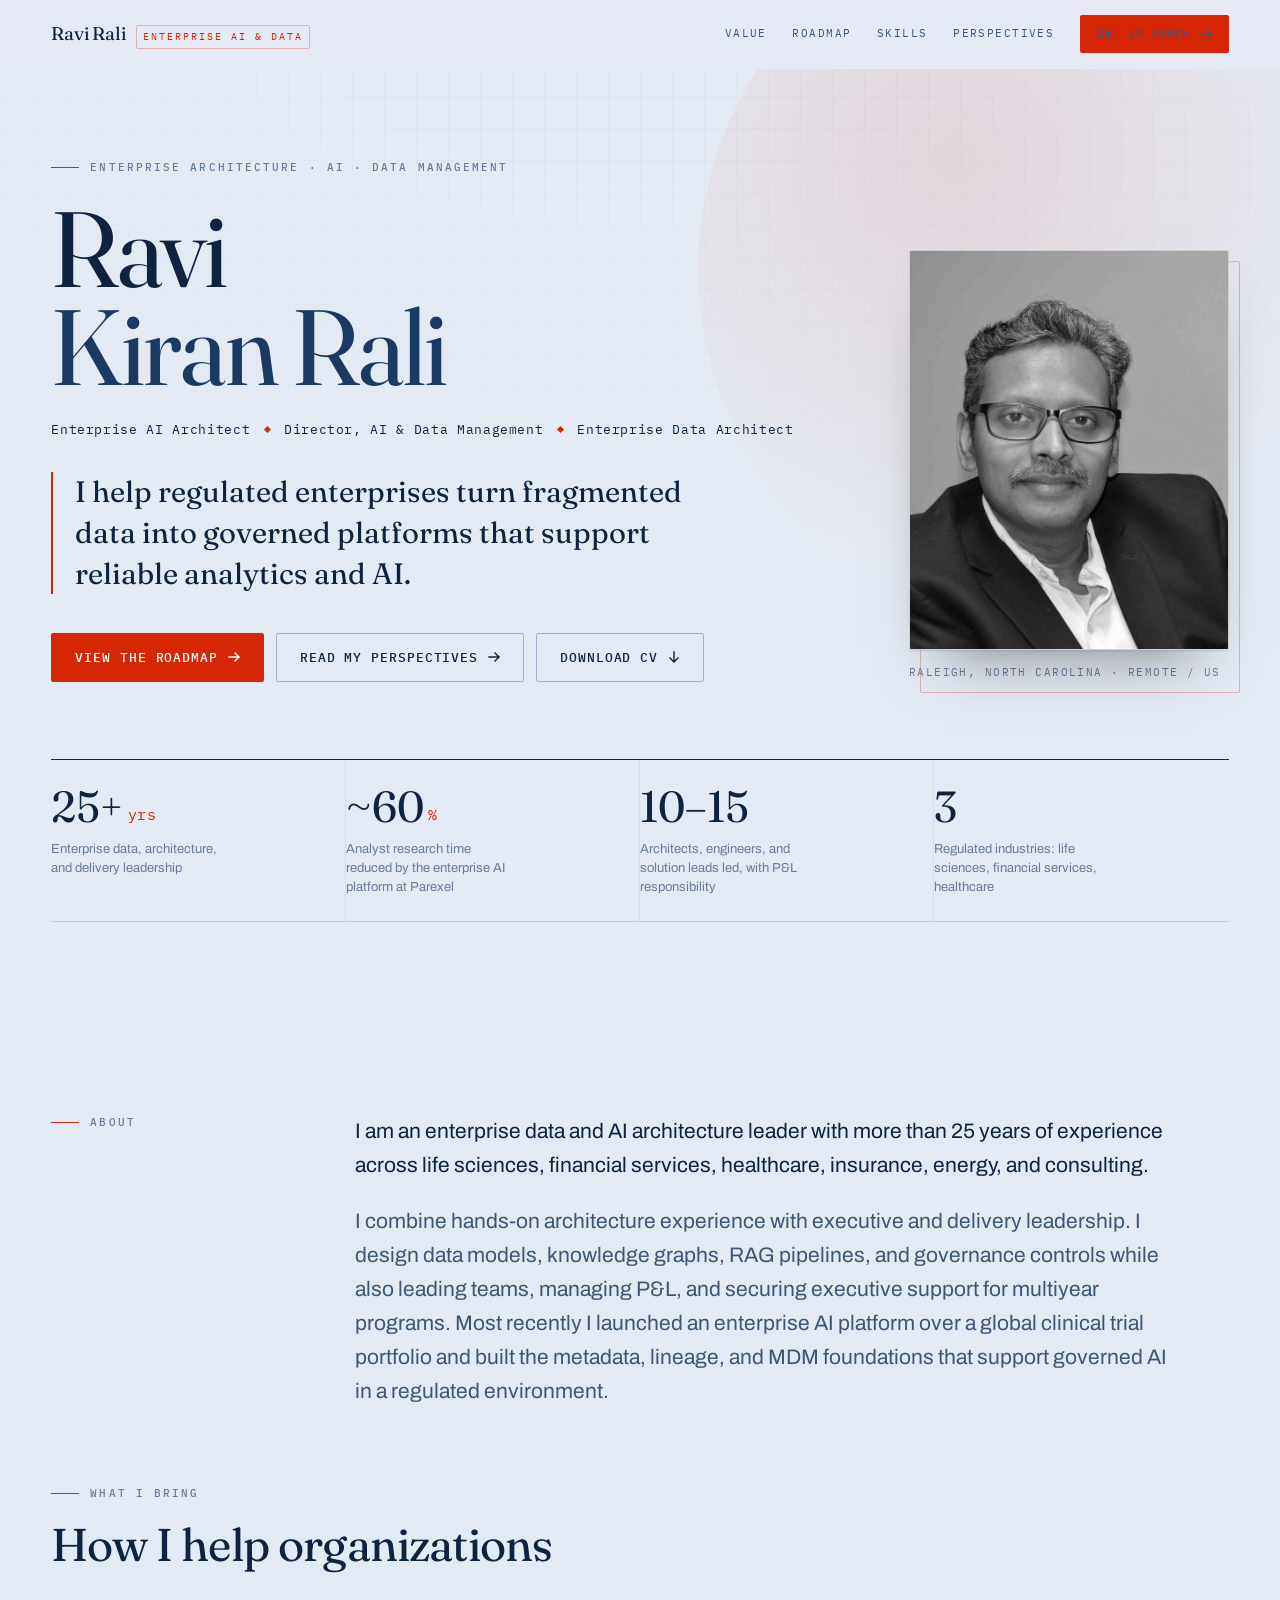
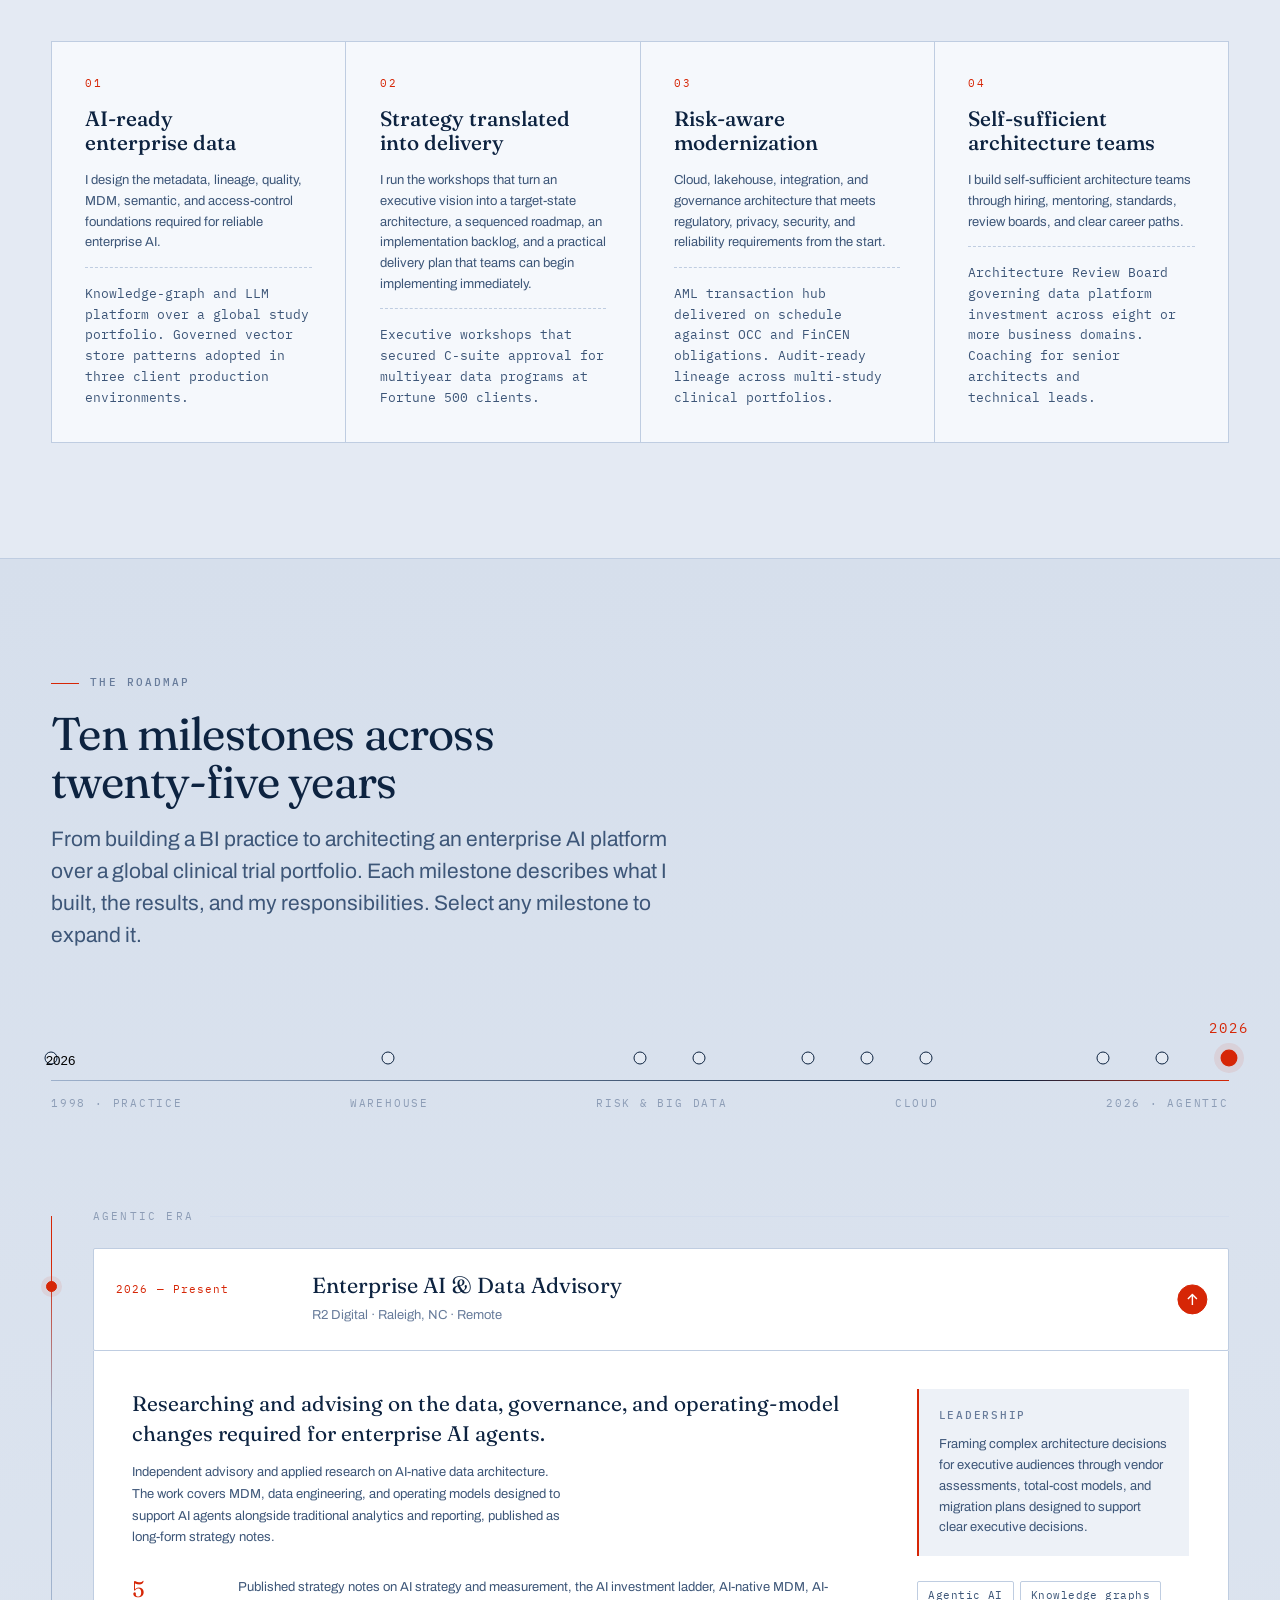
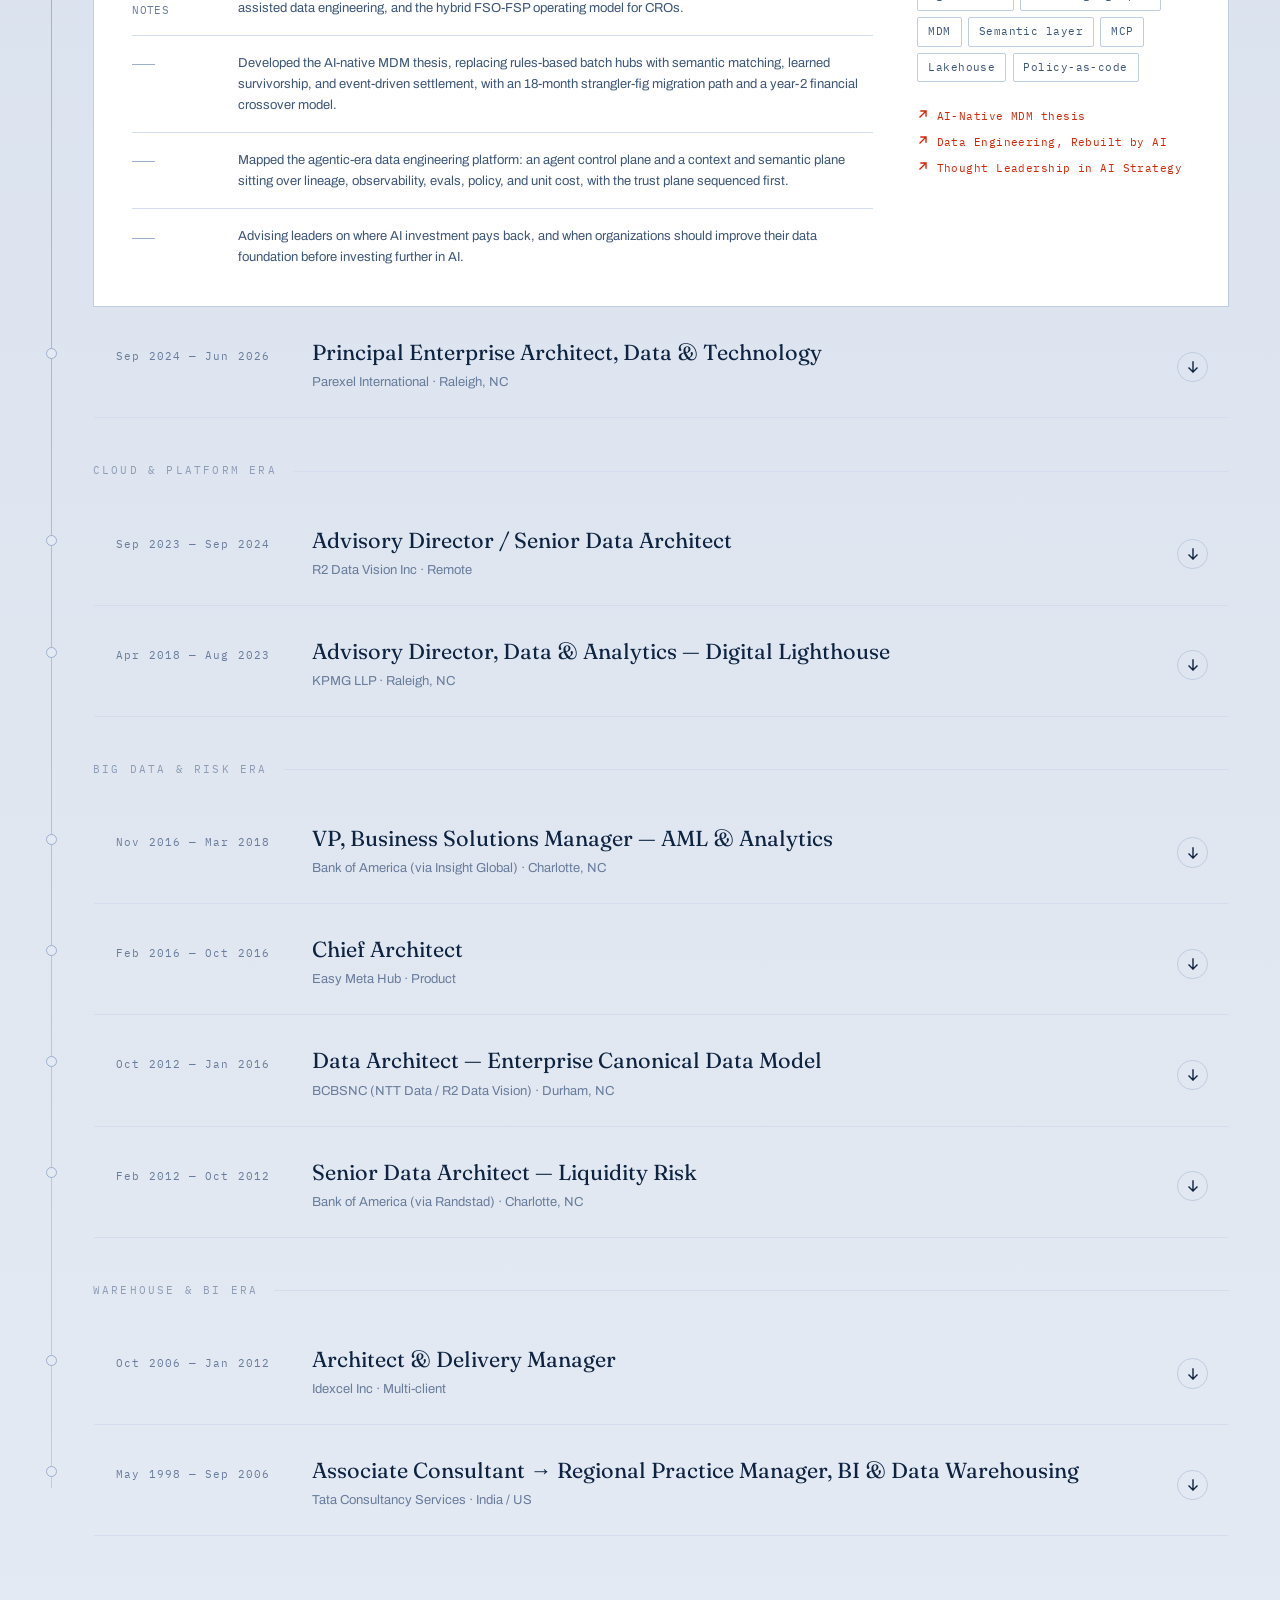
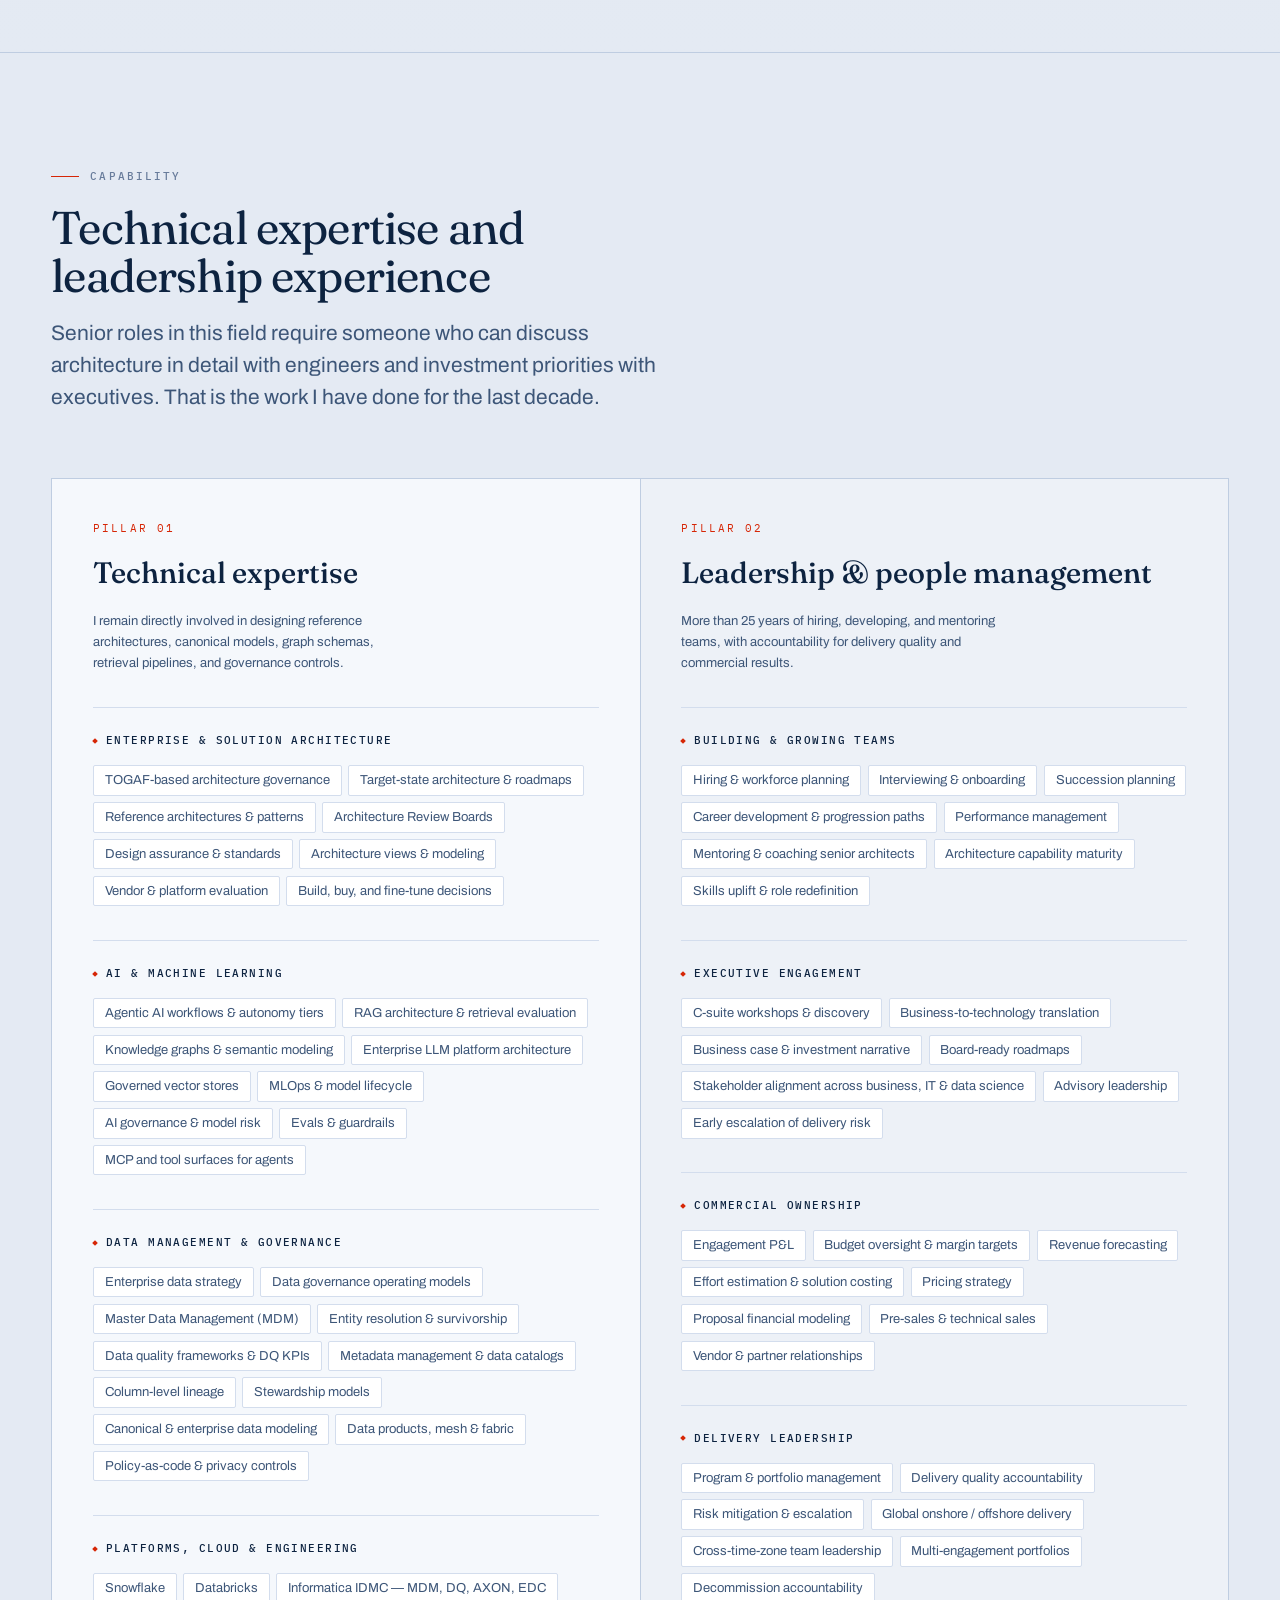
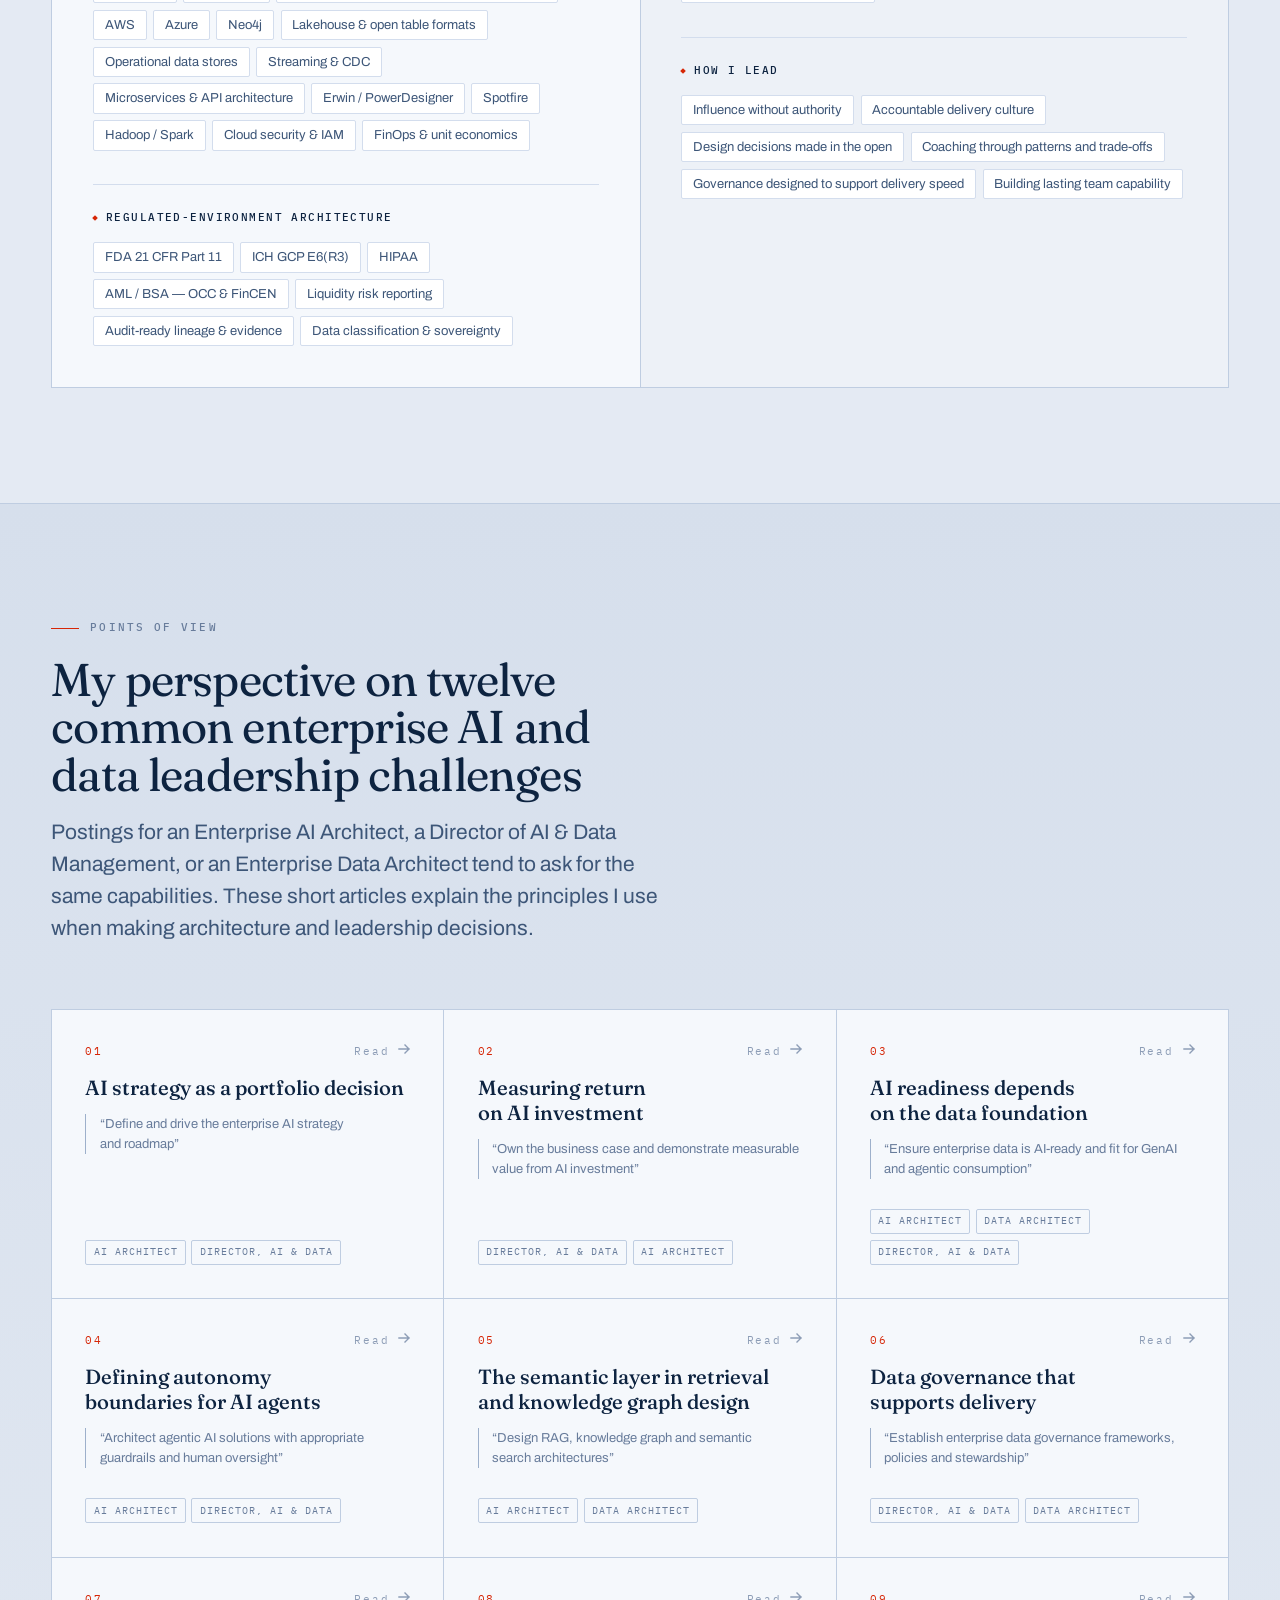
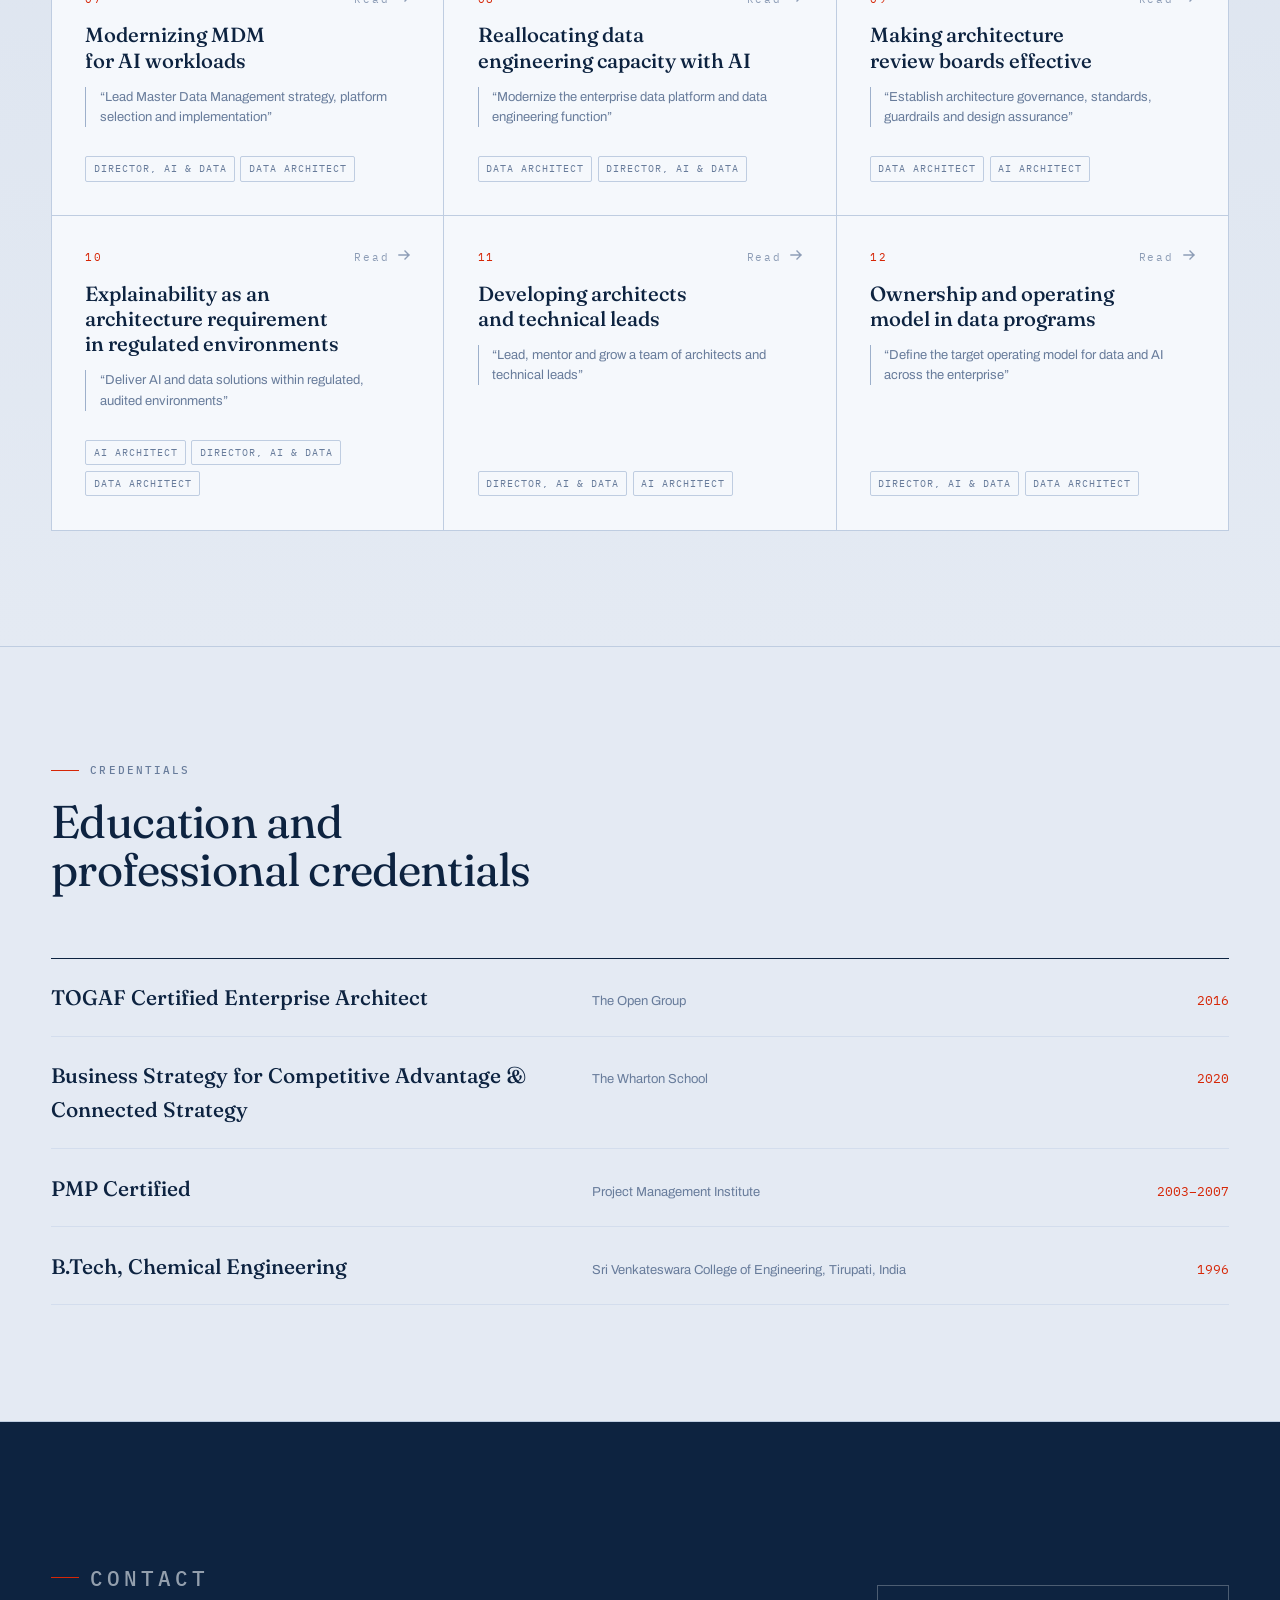
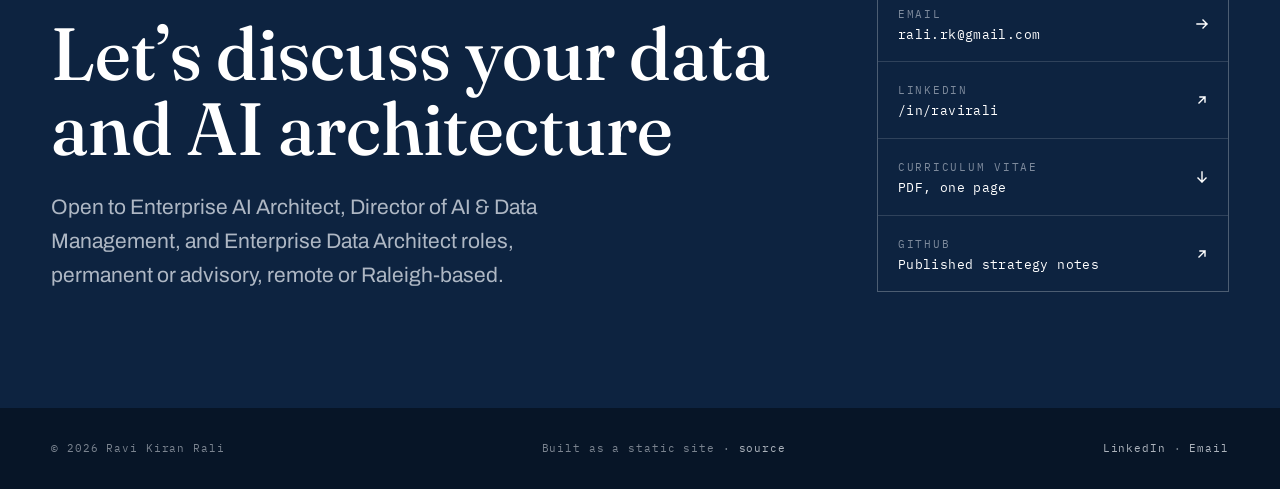
==== commit ea25776a: "Rewrite site copy in a plainer, more direct register Editorial pass across all content and the hard-" ====
--- a/index.html
+++ b/index.html
@@ -4,11 +4,11 @@
 <meta charset="utf-8">
 <meta name="viewport" content="width=device-width, initial-scale=1">
 <title>Ravi Kiran Rali — Enterprise AI Architect</title>
-<meta name="description" content="I turn regulated, fragmented data estates into governed platforms that enterprises — and their AI agents — can actually trust.">
+<meta name="description" content="I help regulated enterprises turn fragmented data into governed platforms that support reliable analytics and AI.">
 <link rel="canonical" href="https://ravikrali.github.io/resume/">
 <meta property="og:type" content="website">
 <meta property="og:title" content="Ravi Kiran Rali — Enterprise AI Architect">
-<meta property="og:description" content="I turn regulated, fragmented data estates into governed platforms that enterprises — and their AI agents — can actually trust.">
+<meta property="og:description" content="I help regulated enterprises turn fragmented data into governed platforms that support reliable analytics and AI.">
 <meta property="og:url" content="https://ravikrali.github.io/resume/">
 <meta name="twitter:card" content="summary_large_image">
 <meta name="theme-color" content="#0d2340">
@@ -17,7 +17,7 @@
 <link rel="stylesheet" href="https://fonts.googleapis.com/css2?family=Fraunces:opsz,wght@9..144,300..700&family=Archivo:wght@400;500;600&family=IBM+Plex+Mono:wght@400;500&display=swap">
 <link rel="stylesheet" href="assets/css/site.css">
 <link rel="icon" href="assets/img/favicon.svg" type="image/svg+xml">
-<script type="application/ld+json">{"@context": "https://schema.org", "@type": "Person", "name": "Ravi Kiran Rali", "jobTitle": "Enterprise AI Architect", "email": "mailto:rali.rk@gmail.com", "url": "https://ravikrali.github.io/resume", "sameAs": ["https://www.linkedin.com/in/ravirali", "https://github.com/ravikrali"], "address": {"@type": "PostalAddress", "addressLocality": "Raleigh", "addressRegion": "NC", "addressCountry": "US"}, "description": "I turn regulated, fragmented data estates into governed platforms that enterprises \u2014 and their AI agents \u2014 can actually trust.", "knowsAbout": ["Enterprise Architecture", "Data Governance", "Master Data Management", "Agentic AI", "Retrieval-Augmented Generation", "Knowledge Graphs", "Snowflake", "Databricks", "TOGAF"]}</script>
+<script type="application/ld+json">{"@context": "https://schema.org", "@type": "Person", "name": "Ravi Kiran Rali", "jobTitle": "Enterprise AI Architect", "email": "mailto:rali.rk@gmail.com", "url": "https://ravikrali.github.io/resume", "sameAs": ["https://www.linkedin.com/in/ravirali", "https://github.com/ravikrali"], "address": {"@type": "PostalAddress", "addressLocality": "Raleigh", "addressRegion": "NC", "addressCountry": "US"}, "description": "I help regulated enterprises turn fragmented data into governed platforms that support reliable analytics and AI.", "knowsAbout": ["Enterprise Architecture", "Data Governance", "Master Data Management", "Agentic AI", "Retrieval-Augmented Generation", "Knowledge Graphs", "Snowflake", "Databricks", "TOGAF"]}</script>
 </head>
 <body>
 <a class="skip" href="#main">Skip to content</a>
@@ -43,9 +43,9 @@
         <p class="eyebrow">Enterprise Architecture &middot; AI &middot; Data Management</p>
         <h1 class="display hero__name">Ravi <span class="surname">Kiran Rali</span></h1>
         <div class="hero__roles"><span>Enterprise AI Architect</span><span>Director, AI &amp; Data Management</span><span>Enterprise Data Architect</span></div>
-        <p class="hero__tagline">I turn regulated, fragmented data estates into governed platforms that enterprises — and their AI agents — can actually trust.</p>
+        <p class="hero__tagline">I help regulated enterprises turn fragmented data into governed platforms that support reliable analytics and AI.</p>
         <div class="hero__actions">
-          <a class="btn" href="#roadmap">Walk the roadmap <svg class="arw" width="12" height="12" viewBox="0 0 12 12" fill="none" aria-hidden="true"><path d="M1 6h10M7 2l4 4-4 4" stroke="currentColor" stroke-width="1.4" stroke-linecap="square"/></svg></a>
+          <a class="btn" href="#roadmap">View the roadmap <svg class="arw" width="12" height="12" viewBox="0 0 12 12" fill="none" aria-hidden="true"><path d="M1 6h10M7 2l4 4-4 4" stroke="currentColor" stroke-width="1.4" stroke-linecap="square"/></svg></a>
           <a class="btn btn--ghost" href="perspectives/index.html">Read my perspectives <svg class="arw" width="12" height="12" viewBox="0 0 12 12" fill="none" aria-hidden="true"><path d="M1 6h10M7 2l4 4-4 4" stroke="currentColor" stroke-width="1.4" stroke-linecap="square"/></svg></a>
           <a class="btn btn--ghost" href="Ravi_Rali.pdf">Download CV <svg class="arw" width="12" height="12" viewBox="0 0 12 12" fill="none" aria-hidden="true"><path d="M6 1v10M2 7l4 4 4-4" stroke="currentColor" stroke-width="1.4" stroke-linecap="square"/></svg></a>
         </div>
@@ -57,16 +57,16 @@
     </div>
     <div class="metrics"><div class="metric">
           <div class="metric__fig">25+<span class="unit">yrs</span></div>
-          <p class="metric__label">Enterprise data, architecture &amp; delivery leadership</p>
+          <p class="metric__label">Enterprise data, architecture, and delivery leadership</p>
         </div><div class="metric">
           <div class="metric__fig">~60<span class="unit">%</span></div>
-          <p class="metric__label">Analyst research time removed by enterprise AI platform at Parexel</p>
+          <p class="metric__label">Analyst research time reduced by the enterprise AI platform at Parexel</p>
         </div><div class="metric">
           <div class="metric__fig">10–15</div>
-          <p class="metric__label">Architects, engineers &amp; solution leads led, with full P&amp;L</p>
+          <p class="metric__label">Architects, engineers, and solution leads led, with P&amp;L responsibility</p>
         </div><div class="metric">
           <div class="metric__fig">3</div>
-          <p class="metric__label">Heavily regulated industries: life sciences, financial services, healthcare</p>
+          <p class="metric__label">Regulated industries: life sciences, financial services, healthcare</p>
         </div></div>
   </div>
 </section>
@@ -74,36 +74,36 @@
   <div class="shell">
     <div class="summary__grid rise">
       <div>
-        <p class="eyebrow">The short version</p>
-      </div>
-      <div class="summary__body"><p>Enterprise data and AI architecture leader with 25+ years turning complex, regulated data environments into governed platforms, reusable data products, and executable transformation roadmaps — across life sciences and CRO operations, financial services, healthcare, insurance, energy, and consulting.</p>
-<p>My work sits at the seam most organisations struggle with: deep enough in architecture to design the canonical model, the knowledge graph, the RAG pipeline and the governance controls — and senior enough to run the P&amp;L, build the team, and get a C-suite to fund a multi-year programme. Recently that has meant launching an enterprise AI platform over a global clinical trial portfolio, and building the metadata, lineage and MDM foundations that make agentic AI defensible in a regulated environment.</p></div>
+        <p class="eyebrow">About</p>
+      </div>
+      <div class="summary__body"><p>I am an enterprise data and AI architecture leader with more than 25 years of experience across life sciences, financial services, healthcare, insurance, energy, and consulting.</p>
+<p>I combine hands-on architecture experience with executive and delivery leadership. I design data models, knowledge graphs, RAG pipelines, and governance controls while also leading teams, managing P&amp;L, and securing executive support for multiyear programs. Most recently I launched an enterprise AI platform over a global clinical trial portfolio and built the metadata, lineage, and MDM foundations that support governed AI in a regulated environment.</p></div>
     </div>
     <div class="rise">
       <div class="band-head" style="margin-top:clamp(3rem,6vw,5rem)">
         <p class="eyebrow">What I bring</p>
-        <h2 class="display">Four things an organisation gets when I join it.</h2>
+        <h2 class="display">How I help organizations</h2>
       </div>
       <div class="value"><article class="value__card">
           <span class="value__num">01</span>
           <h3>AI-ready enterprise data</h3>
-          <p>I design the data foundations GenAI, RAG and agentic workflows actually run on — metadata, lineage, quality, MDM, semantics and access control — so AI answers can be trusted, explained and audited.</p>
-          <p class="value__proof">Knowledge-graph + LLM platform over a global study portfolio; governed vector store patterns adopted across 3 client production environments.</p>
+          <p>I design the metadata, lineage, quality, MDM, semantic, and access-control foundations required for reliable enterprise AI.</p>
+          <p class="value__proof">Knowledge-graph and LLM platform over a global study portfolio. Governed vector store patterns adopted in three client production environments.</p>
         </article><article class="value__card">
           <span class="value__num">02</span>
-          <h3>Executive strategy made executable</h3>
-          <p>I run the workshops that convert an executive vision into a target-state architecture, a sequenced roadmap, an implementation backlog and delivery governance a team can start on Monday.</p>
-          <p class="value__proof">Executive workshops that secured C-suite approval for multi-year data programmes at Fortune 500 clients.</p>
+          <h3>Strategy translated into delivery</h3>
+          <p>I run the workshops that turn an executive vision into a target-state architecture, a sequenced roadmap, an implementation backlog, and a practical delivery plan that teams can begin implementing immediately.</p>
+          <p class="value__proof">Executive workshops that secured C-suite approval for multiyear data programs at Fortune 500 clients.</p>
         </article><article class="value__card">
           <span class="value__num">03</span>
-          <h3>Risk-aware modernisation</h3>
-          <p>Cloud, lakehouse, integration and governance architecture that clears regulatory, privacy, security and operational-reliability bars — designed in, not bolted on after audit findings.</p>
-          <p class="value__proof">AML transaction hub meeting OCC/FinCEN obligations on schedule; audit-ready lineage across multi-study clinical portfolios.</p>
+          <h3>Risk-aware modernization</h3>
+          <p>Cloud, lakehouse, integration, and governance architecture that meets regulatory, privacy, security, and reliability requirements from the start.</p>
+          <p class="value__proof">AML transaction hub delivered on schedule against OCC and FinCEN obligations. Audit-ready lineage across multi-study clinical portfolios.</p>
         </article><article class="value__card">
           <span class="value__num">04</span>
-          <h3>Teams that outlast the programme</h3>
-          <p>I build architecture capability, not dependency — hiring, mentoring, review boards, standards and career paths that leave an organisation able to make good design decisions without me in the room.</p>
-          <p class="value__proof">Architecture Review Board governing data platform investment across 8+ business domains; coaching senior architects and technical leads.</p>
+          <h3>Self-sufficient architecture teams</h3>
+          <p>I build self-sufficient architecture teams through hiring, mentoring, standards, review boards, and clear career paths.</p>
+          <p class="value__proof">Architecture Review Board governing data platform investment across eight or more business domains. Coaching for senior architects and technical leads.</p>
         </article></div>
     </div>
   </div>
@@ -112,9 +112,10 @@
   <div class="shell">
     <div class="band-head rise">
       <p class="eyebrow">The roadmap</p>
-      <h2 class="display">Twenty-five years, ten milestones. Open any one.</h2>
+      <h2 class="display">Ten milestones across twenty-five years</h2>
       <p class="lede">From building a BI practice to architecting an enterprise AI platform over a global
-      clinical trial portfolio. Each stop carries what was built, what it changed, and what I was accountable for.</p>
+      clinical trial portfolio. Each milestone describes what I built, the results, and my responsibilities.
+      Select any milestone to expand it.</p>
     </div>
 
     <div class="ribbon rise" role="group" aria-label="Career timeline shortcuts">
@@ -137,17 +138,17 @@
     <div class="rm__panelin">
       <div class="rm__body">
         <div>
-          <p class="rm__headline">Publishing and advising on what actually has to change before an enterprise can run agents.</p>
-          <p class="rm__context">Independent advisory and applied research on AI-native data architecture — MDM, data engineering and operating models rebuilt for a world where agents, not dashboards, are the primary consumers of enterprise data. Published as long-form strategy notes.</p>
-          <ul class="rm__outcomes"><li class="rm__outcome"><span class="rm__metric">5<span class="u">notes</span></span><span>Published strategy notes covering AI strategy vs. AI theatre, the AI investment ladder, AI-native MDM, data engineering rebuilt by AI, and the hybrid FSO-FSP operating model for CROs.</span></li><li class="rm__outcome rm__outcome--plain"><span class="rm__metric"></span><span>Developed the AI-native MDM thesis — replacing rules-based batch hubs with semantic matching, learned survivorship and event-driven settlement, with an 18-month strangler-fig migration path and a year-2 financial crossover model.</span></li><li class="rm__outcome rm__outcome--plain"><span class="rm__metric"></span><span>Mapped the agentic-era data engineering platform: an agent control plane and a context/semantic plane sitting over lineage, observability, evals, policy and unit cost — with the trust plane sequenced first, not last.</span></li><li class="rm__outcome rm__outcome--plain"><span class="rm__metric"></span><span>Advising leaders on where AI genuinely pays back, and where the honest answer is that the data foundation has to come first.</span></li></ul>
-        </div>
-        <div class="rm__aside">
-          <div class="rm__note">
-            <h4>Leadership</h4>
-            <p>Framing complex architecture decisions for executive audiences — vendor reality checks, TCO models and migration sequencing written to be argued with, not admired.</p>
+          <p class="rm__headline">Researching and advising on the data, governance, and operating-model changes required for enterprise AI agents.</p>
+          <p class="rm__context">Independent advisory and applied research on AI-native data architecture. The work covers MDM, data engineering, and operating models designed to support AI agents alongside traditional analytics and reporting, published as long-form strategy notes.</p>
+          <ul class="rm__outcomes"><li class="rm__outcome"><span class="rm__metric">5<span class="u">notes</span></span><span>Published strategy notes on AI strategy and measurement, the AI investment ladder, AI-native MDM, AI-assisted data engineering, and the hybrid FSO-FSP operating model for CROs.</span></li><li class="rm__outcome rm__outcome--plain"><span class="rm__metric"></span><span>Developed the AI-native MDM thesis, replacing rules-based batch hubs with semantic matching, learned survivorship, and event-driven settlement, with an 18-month strangler-fig migration path and a year-2 financial crossover model.</span></li><li class="rm__outcome rm__outcome--plain"><span class="rm__metric"></span><span>Mapped the agentic-era data engineering platform: an agent control plane and a context and semantic plane sitting over lineage, observability, evals, policy, and unit cost, with the trust plane sequenced first.</span></li><li class="rm__outcome rm__outcome--plain"><span class="rm__metric"></span><span>Advising leaders on where AI investment pays back, and when organizations should improve their data foundation before investing further in AI.</span></li></ul>
+        </div>
+        <div class="rm__aside">
+          <div class="rm__note">
+            <h4>Leadership</h4>
+            <p>Framing complex architecture decisions for executive audiences through vendor assessments, total-cost models, and migration plans designed to support clear executive decisions.</p>
           </div>
           <ul class="rm__stack"><li class="chip">Agentic AI</li><li class="chip">Knowledge graphs</li><li class="chip">MDM</li><li class="chip">Semantic layer</li><li class="chip">MCP</li><li class="chip">Lakehouse</li><li class="chip">Policy-as-code</li></ul>
-          <div class="rm__links"><a href="https://ravikrali.github.io/MDM-AI-Strategy/" target="_blank" rel="noopener"><svg class="arw" width="12" height="12" viewBox="0 0 12 12" fill="none" aria-hidden="true"><path d="M3 9L9 3M4 3h5v5" stroke="currentColor" stroke-width="1.4" stroke-linecap="square"/></svg> AI-Native MDM thesis</a><a href="https://ravikrali.github.io/Data-Engineering/" target="_blank" rel="noopener"><svg class="arw" width="12" height="12" viewBox="0 0 12 12" fill="none" aria-hidden="true"><path d="M3 9L9 3M4 3h5v5" stroke="currentColor" stroke-width="1.4" stroke-linecap="square"/></svg> Data Engineering, Rebuilt by AI</a><a href="https://ravikrali.github.io/blogAIStrategy/" target="_blank" rel="noopener"><svg class="arw" width="12" height="12" viewBox="0 0 12 12" fill="none" aria-hidden="true"><path d="M3 9L9 3M4 3h5v5" stroke="currentColor" stroke-width="1.4" stroke-linecap="square"/></svg> AI Strategy vs AI Theater</a></div>
+          <div class="rm__links"><a href="https://ravikrali.github.io/MDM-AI-Strategy/" target="_blank" rel="noopener"><svg class="arw" width="12" height="12" viewBox="0 0 12 12" fill="none" aria-hidden="true"><path d="M3 9L9 3M4 3h5v5" stroke="currentColor" stroke-width="1.4" stroke-linecap="square"/></svg> AI-Native MDM thesis</a><a href="https://ravikrali.github.io/Data-Engineering/" target="_blank" rel="noopener"><svg class="arw" width="12" height="12" viewBox="0 0 12 12" fill="none" aria-hidden="true"><path d="M3 9L9 3M4 3h5v5" stroke="currentColor" stroke-width="1.4" stroke-linecap="square"/></svg> Data Engineering, Rebuilt by AI</a><a href="https://ravikrali.github.io/blogAIStrategy/" target="_blank" rel="noopener"><svg class="arw" width="12" height="12" viewBox="0 0 12 12" fill="none" aria-hidden="true"><path d="M3 9L9 3M4 3h5v5" stroke="currentColor" stroke-width="1.4" stroke-linecap="square"/></svg> Thought Leadership in AI Strategy</a></div>
         </div>
       </div>
     </div>
@@ -165,14 +166,14 @@
     <div class="rm__panelin">
       <div class="rm__body">
         <div>
-          <p class="rm__headline">Enterprise AI platform and governance backbone for a top-3 global CRO running trials in 100+ countries.</p>
-          <p class="rm__context">Parexel is a $2B+ clinical research organisation. I owned enterprise data strategy, AI architecture and governance across clinical and commercial operations — scoping, pricing, scheduling, project management, finance, forecasting, clinical data management, site and investigator selection, and FSO/FSP resource management.</p>
-          <ul class="rm__outcomes"><li class="rm__outcome"><span class="rm__metric">~60<span class="u">%</span></span><span>Cut analyst research time by architecting and launching an enterprise AI platform using LLM and knowledge-graph technology for intelligent search, protocol summarisation and site/investigator insight across the global study portfolio — accelerating study start-up decisions.</span></li><li class="rm__outcome rm__outcome--plain"><span class="rm__metric"></span><span>Designed a Knowledge LLM pipeline joining structured clinical metadata to unstructured protocol documents through a RAG architecture, letting operational teams query trial intelligence in natural language with governed, auditable data access.</span></li><li class="rm__outcome"><span class="rm__metric">~40<span class="u">%</span></span><span>Reduced downstream reconciliation effort by architecting the data governance, MDM and data quality roadmap for global clinical operations, enabling audit-ready lineage across multi-study portfolios.</span></li><li class="rm__outcome"><span class="rm__metric">8+<span class="u">domains</span></span><span>Established an Architecture Review Board governing every data platform investment across eight-plus business domains — preventing costly rework and holding regulatory alignment.</span></li><li class="rm__outcome rm__outcome--plain"><span class="rm__metric"></span><span>Accountable for delivery quality, budget oversight and risk mitigation across the enterprise data and AI architecture portfolio.</span></li></ul>
-        </div>
-        <div class="rm__aside">
-          <div class="rm__note">
-            <h4>Leadership</h4>
-            <p>Provided executive-level coaching to senior architects and technical leads on solution quality, stakeholder engagement and enterprise alignment; owned architecture capability maturity and long-term talent strategy across the enterprise data domains.</p>
+          <p class="rm__headline">Designed an enterprise AI platform and governance framework for a leading global CRO operating in more than 100 countries.</p>
+          <p class="rm__context">Parexel is a $2B+ clinical research organization. I owned enterprise data strategy, AI architecture, and governance across clinical and commercial operations, covering scoping, pricing, scheduling, project management, finance, forecasting, clinical data management, site and investigator selection, and FSO/FSP resource management.</p>
+          <ul class="rm__outcomes"><li class="rm__outcome"><span class="rm__metric">~60<span class="u">%</span></span><span>Reduced analyst research time by architecting and launching an enterprise AI platform using LLM and knowledge-graph technology for intelligent search, protocol summarization, and site and investigator insight across the global study portfolio, which accelerated study start-up decisions.</span></li><li class="rm__outcome rm__outcome--plain"><span class="rm__metric"></span><span>Designed a knowledge-graph and LLM pipeline joining structured clinical metadata to unstructured protocol documents through a RAG architecture, allowing operational teams to query trial intelligence in natural language with governed, auditable data access.</span></li><li class="rm__outcome"><span class="rm__metric">~40<span class="u">%</span></span><span>Reduced downstream reconciliation effort by architecting the data governance, MDM, and data quality roadmap for global clinical operations, enabling audit-ready lineage across multi-study portfolios.</span></li><li class="rm__outcome"><span class="rm__metric">8+<span class="u">domains</span></span><span>Established an Architecture Review Board governing data platform investment across eight or more business domains, reducing rework and maintaining regulatory alignment.</span></li><li class="rm__outcome rm__outcome--plain"><span class="rm__metric"></span><span>Accountable for delivery quality, budget oversight, and risk mitigation across the enterprise data and AI architecture portfolio.</span></li></ul>
+        </div>
+        <div class="rm__aside">
+          <div class="rm__note">
+            <h4>Leadership</h4>
+            <p>Coached senior architects and technical leads on solution quality, stakeholder engagement, and enterprise alignment. Owned architecture capability maturity and long-term talent strategy across the enterprise data domains.</p>
           </div>
           <ul class="rm__stack"><li class="chip">LLM / RAG</li><li class="chip">Knowledge graphs</li><li class="chip">MDM</li><li class="chip">Data governance</li><li class="chip">Architecture Review Board</li><li class="chip">TOGAF</li><li class="chip">AWS</li><li class="chip">Azure</li><li class="chip">ICH GCP E6(R3)</li></ul>
           
@@ -193,14 +194,14 @@
     <div class="rm__panelin">
       <div class="rm__body">
         <div>
-          <p class="rm__headline">Technical leadership for a data products startup, and governance blueprints for its clients.</p>
+          <p class="rm__headline">Technical leadership for a data products startup and governance blueprints for its clients.</p>
           <p class="rm__context">Provided solution architecture guidance and consulting services to a data products company and its enterprise clients across AWS and Azure.</p>
-          <ul class="rm__outcomes"><li class="rm__outcome rm__outcome--plain"><span class="rm__metric"></span><span>Designed data lakehouse and operational data store architectures on AWS and Azure, consolidating siloed sources into unified analytics-ready platforms and reducing client time-to-insight from weeks to days.</span></li><li class="rm__outcome rm__outcome--plain"><span class="rm__metric"></span><span>Delivered data governance blueprints — classification frameworks, metadata management and data catalog configurations — giving clients a structured path to regulatory-ready, trustworthy data assets.</span></li><li class="rm__outcome rm__outcome--plain"><span class="rm__metric"></span><span>Advised on data integration pipelines, MDM, data classification and cataloguing as part of end-to-end governance implementation.</span></li></ul>
-        </div>
-        <div class="rm__aside">
-          <div class="rm__note">
-            <h4>Leadership</h4>
-            <p>Acted as the senior technical voice for a small company selling into large enterprises — translating client needs into practical architecture guidance and credible delivery estimates.</p>
+          <ul class="rm__outcomes"><li class="rm__outcome rm__outcome--plain"><span class="rm__metric"></span><span>Designed data lakehouse and operational data store architectures on AWS and Azure, consolidating siloed sources into unified analytics-ready platforms and reducing client time-to-insight from weeks to days.</span></li><li class="rm__outcome rm__outcome--plain"><span class="rm__metric"></span><span>Delivered data governance blueprints covering classification frameworks, metadata management, and data catalog configurations, giving clients a structured path to regulatory-ready data assets.</span></li><li class="rm__outcome rm__outcome--plain"><span class="rm__metric"></span><span>Advised on data integration pipelines, MDM, data classification, and cataloging as part of end-to-end governance implementation.</span></li></ul>
+        </div>
+        <div class="rm__aside">
+          <div class="rm__note">
+            <h4>Leadership</h4>
+            <p>Acted as the senior technical voice for a small company selling into large enterprises, translating client needs into practical architecture guidance and credible delivery estimates.</p>
           </div>
           <ul class="rm__stack"><li class="chip">AWS</li><li class="chip">Azure</li><li class="chip">Lakehouse</li><li class="chip">ODS</li><li class="chip">Metadata management</li><li class="chip">MDM</li><li class="chip">Data catalog</li></ul>
           
@@ -221,14 +222,14 @@
     <div class="rm__panelin">
       <div class="rm__body">
         <div>
-          <p class="rm__headline">Five years running data management programmes for Fortune 500 clients — architecture, delivery, P&amp;L and the team.</p>
-          <p class="rm__context">Senior advisory leader inside KPMG&#x27;s national data practice. Three jobs at once: technical sales, delivery management and architecture — with teams of 10–15 and full commercial accountability.</p>
-          <ul class="rm__outcomes"><li class="rm__outcome"><span class="rm__metric">3 wks → 2 days</span><span>Cut business-user time-to-insight and reduced data error rates by 35% by delivering an enterprise Modern Data Platform on Snowflake plus Informatica IDMC (MDM, Data Quality, AXON catalog), giving clients trusted master data and genuine self-service analytics.</span></li><li class="rm__outcome"><span class="rm__metric">~30<span class="u">%</span></span><span>Reduced compliance remediation cost by architecting an enterprise data governance programme — policy engine, stewardship operating model, DQ KPIs and metadata taxonomy — that let clients pass regulatory audits.</span></li><li class="rm__outcome"><span class="rm__metric">3<span class="u">environments</span></span><span>Designed and delivered AI/ML Ops solutions for a large automobile manufacturer, building GenAI/RAG-ready data architecture with governed vector store integration and LLM-ready pipelines, adopted across three client production environments.</span></li><li class="rm__outcome rm__outcome--plain"><span class="rm__metric"></span><span>Developed an enterprise policy engine integrating organisational policy, technical metadata, data quality and data privacy requirements into enforceable controls.</span></li><li class="rm__outcome rm__outcome--plain"><span class="rm__metric"></span><span>Built a TOGAF-aligned enterprise data architecture practice — architecture views, roadmaps, review methods and implementation standards — using Spark, Erwin and PowerDesigner for architectural modelling.</span></li></ul>
-        </div>
-        <div class="rm__aside">
-          <div class="rm__note">
-            <h4>Leadership</h4>
-            <p>Managed multi-engagement P&amp;L including margin targets and revenue forecasts; led pricing strategy, effort estimation and proposal financial modelling; owned hiring, workforce planning, interviewing, onboarding and succession planning; ran performance management, mentoring and career development for architects, data engineers and solution leads across onshore and offshore delivery centres and time zones.</p>
+          <p class="rm__headline">Five years delivering data management programs for Fortune 500 clients, covering architecture, delivery, commercial ownership, and team leadership.</p>
+          <p class="rm__context">Senior advisory leader in KPMG&#x27;s national data practice, leading teams of 10 to 15. My responsibilities included technical sales, delivery management, architecture, and commercial oversight.</p>
+          <ul class="rm__outcomes"><li class="rm__outcome"><span class="rm__metric">3 wks → 2 days</span><span>Reduced business-user time-to-insight and cut data error rates by 35% by delivering an enterprise Modern Data Platform on Snowflake with Informatica IDMC (MDM, Data Quality, AXON catalog), giving clients trusted master data and self-service analytics.</span></li><li class="rm__outcome"><span class="rm__metric">~30<span class="u">%</span></span><span>Reduced compliance remediation cost by architecting an enterprise data governance program covering a policy engine, stewardship operating model, data quality KPIs, and metadata taxonomy, which helped clients pass regulatory audits.</span></li><li class="rm__outcome"><span class="rm__metric">3<span class="u">environments</span></span><span>Designed and delivered MLOps solutions for a large automobile manufacturer, building GenAI and RAG-ready data architecture with governed vector store integration and LLM-ready pipelines, adopted in three client production environments.</span></li><li class="rm__outcome rm__outcome--plain"><span class="rm__metric"></span><span>Developed an enterprise policy engine integrating organizational policy, technical metadata, data quality, and data privacy requirements into enforceable controls.</span></li><li class="rm__outcome rm__outcome--plain"><span class="rm__metric"></span><span>Built a TOGAF-aligned enterprise data architecture practice covering architecture views, roadmaps, review methods, and implementation standards, using Spark, Erwin, and PowerDesigner for architectural modeling.</span></li></ul>
+        </div>
+        <div class="rm__aside">
+          <div class="rm__note">
+            <h4>Leadership</h4>
+            <p>Managed multi-engagement P&amp;L including margin targets and revenue forecasts. Led pricing strategy, effort estimation, and proposal financial modeling. Owned hiring, workforce planning, interviewing, onboarding, and succession planning. Ran performance management, mentoring, and career development for architects, data engineers, and solution leads across onshore and offshore delivery centers and time zones.</p>
           </div>
           <ul class="rm__stack"><li class="chip">Snowflake</li><li class="chip">Informatica IDMC</li><li class="chip">Informatica DQ</li><li class="chip">AXON</li><li class="chip">Enterprise Data Catalog</li><li class="chip">Spotfire</li><li class="chip">Databricks</li><li class="chip">MLOps</li><li class="chip">GenAI / RAG</li><li class="chip">TOGAF</li><li class="chip">Erwin</li><li class="chip">PowerDesigner</li></ul>
           
@@ -249,16 +250,16 @@
     <div class="rm__panelin">
       <div class="rm__body">
         <div>
-          <p class="rm__headline">Anti-money-laundering transaction hub, where a false positive costs money and a false negative costs the licence.</p>
-          <p class="rm__context">Owned the data integration solution roadmap and architecture for the AML Transaction Hub, analytics, self-service reporting, search analytics and predictive analytics.</p>
-          <ul class="rm__outcomes"><li class="rm__outcome"><span class="rm__metric">15+<span class="u">sources</span></span><span>Delivered an AML Transaction Hub integrating fifteen-plus data sources, enabling real-time suspicious activity detection, improving SAR filing accuracy by 30% and meeting OCC/FinCEN regulatory obligations on schedule.</span></li><li class="rm__outcome"><span class="rm__metric">~25<span class="u">%</span></span><span>Lowered false positive rates in transaction monitoring through automated data cleansing pipelines and an enterprise data governance framework for the AML domain — materially reducing analyst review cost.</span></li><li class="rm__outcome rm__outcome--plain"><span class="rm__metric"></span><span>Established data stewardship roles, policies and procedures; delivered conceptual and logical data models and ran vendor and tooling evaluation for AML and risk data solutions.</span></li><li class="rm__outcome rm__outcome--plain"><span class="rm__metric"></span><span>Led big data architecture and the delivery teams implementing risk, compliance and analytics projects.</span></li></ul>
-        </div>
-        <div class="rm__aside">
-          <div class="rm__note">
-            <h4>Leadership</h4>
-            <p>Bridged compliance officers, model risk, technology and analytics teams — the role required translating regulatory obligation into architecture constraints engineers could actually build against.</p>
-          </div>
-          <ul class="rm__stack"><li class="chip">Big data</li><li class="chip">AML / BSA</li><li class="chip">OCC / FinCEN</li><li class="chip">Search analytics</li><li class="chip">Predictive analytics</li><li class="chip">Data governance</li><li class="chip">Data modelling</li></ul>
+          <p class="rm__headline">Anti-money-laundering transaction hub and analytics architecture for a global bank.</p>
+          <p class="rm__context">Owned the data integration solution roadmap and architecture for the AML Transaction Hub, analytics, self-service reporting, search analytics, and predictive analytics, supporting AML monitoring where false positives increase review costs and false negatives create significant regulatory risk.</p>
+          <ul class="rm__outcomes"><li class="rm__outcome"><span class="rm__metric">15+<span class="u">sources</span></span><span>Delivered an AML Transaction Hub integrating more than fifteen data sources, enabling real-time suspicious activity detection, improving SAR filing accuracy by 30%, and meeting OCC and FinCEN regulatory obligations on schedule.</span></li><li class="rm__outcome"><span class="rm__metric">~25<span class="u">%</span></span><span>Lowered false positive rates in transaction monitoring through automated data cleansing pipelines and an enterprise data governance framework for the AML domain, which reduced analyst review cost.</span></li><li class="rm__outcome rm__outcome--plain"><span class="rm__metric"></span><span>Established data stewardship roles, policies, and procedures. Delivered conceptual and logical data models and ran vendor and tooling evaluation for AML and risk data solutions.</span></li><li class="rm__outcome rm__outcome--plain"><span class="rm__metric"></span><span>Led big data architecture and the delivery teams implementing risk, compliance, and analytics projects.</span></li></ul>
+        </div>
+        <div class="rm__aside">
+          <div class="rm__note">
+            <h4>Leadership</h4>
+            <p>Worked across compliance officers, model risk, technology, and analytics teams, translating regulatory obligations into architecture constraints that engineering teams could build against.</p>
+          </div>
+          <ul class="rm__stack"><li class="chip">Big data</li><li class="chip">AML / BSA</li><li class="chip">OCC / FinCEN</li><li class="chip">Search analytics</li><li class="chip">Predictive analytics</li><li class="chip">Data governance</li><li class="chip">Data modeling</li></ul>
           
         </div>
       </div>
@@ -277,14 +278,14 @@
     <div class="rm__panelin">
       <div class="rm__body">
         <div>
-          <p class="rm__headline">A metadata-driven data hub product — the idea that metadata should be executable, ten years early.</p>
-          <p class="rm__context">Architected a software product that let organisations leverage metadata from across their systems to rapidly assemble enterprise data hubs built on enterprise models in a NoSQL database.</p>
-          <ul class="rm__outcomes"><li class="rm__outcome rm__outcome--plain"><span class="rm__metric"></span><span>Designed a metadata-driven architecture where hub content could be consumed immediately across enterprise patterns — data integration, BI/analytics and microservices — without rebuilding per consumer.</span></li><li class="rm__outcome rm__outcome--plain"><span class="rm__metric"></span><span>Proved out enterprise-model-on-NoSQL patterns for accelerating metadata reuse and data hub assembly.</span></li><li class="rm__outcome rm__outcome--plain"><span class="rm__metric"></span><span>The core premise — that metadata should be runtime infrastructure rather than documentation — is the same argument I now make about the context layer for agentic AI.</span></li></ul>
-        </div>
-        <div class="rm__aside">
-          <div class="rm__note">
-            <h4>Leadership</h4>
-            <p>Owned the product architecture and its technical narrative end to end, in a small-team environment where the architect also has to sell the idea.</p>
+          <p class="rm__headline">An early implementation of metadata-driven data-hub architecture.</p>
+          <p class="rm__context">Architected a software product that let organizations use metadata from across their systems to assemble enterprise data hubs built on enterprise models in a NoSQL database.</p>
+          <ul class="rm__outcomes"><li class="rm__outcome rm__outcome--plain"><span class="rm__metric"></span><span>Designed a metadata-driven architecture where hub content could be consumed across enterprise patterns including data integration, BI and analytics, and microservices, without rebuilding per consumer.</span></li><li class="rm__outcome rm__outcome--plain"><span class="rm__metric"></span><span>Proved out enterprise-model-on-NoSQL patterns for accelerating metadata reuse and data hub assembly.</span></li><li class="rm__outcome rm__outcome--plain"><span class="rm__metric"></span><span>This work anticipated today&#x27;s use of metadata as an operational foundation for enterprise AI.</span></li></ul>
+        </div>
+        <div class="rm__aside">
+          <div class="rm__note">
+            <h4>Leadership</h4>
+            <p>Owned the product architecture and its technical narrative end to end in a small-team environment.</p>
           </div>
           <ul class="rm__stack"><li class="chip">NoSQL</li><li class="chip">Metadata management</li><li class="chip">Enterprise data models</li><li class="chip">Microservices</li><li class="chip">Data integration</li></ul>
           
@@ -305,14 +306,14 @@
     <div class="rm__panelin">
       <div class="rm__body">
         <div>
-          <p class="rm__headline">The canonical model behind a health insurer&#x27;s business transformation — and an early bet on graph for MDM.</p>
-          <p class="rm__context">Created the vision and led implementation of the enterprise data modelling and integration hub capability at Blue Cross Blue Shield of North Carolina, supporting an enterprise-wide business transformation programme.</p>
-          <ul class="rm__outcomes"><li class="rm__outcome"><span class="rm__metric">20+<span class="u">touchpoints</span></span><span>Architected the Enterprise Canonical Data Model powering the transformation — consistent data exchange across twenty-plus integration touchpoints, and 40% faster integration builds through reusable canonical patterns.</span></li><li class="rm__outcome"><span class="rm__metric">~35<span class="u">%</span></span><span>Reduced duplicate master records by pioneering Neo4j graph database for MDM entity resolution — laying the foundation for a scalable enterprise MDM programme.</span></li><li class="rm__outcome rm__outcome--plain"><span class="rm__metric"></span><span>Built canonicals usable across REST services, ETL and messaging integration patterns, rather than a separate model per channel.</span></li><li class="rm__outcome rm__outcome--plain"><span class="rm__metric"></span><span>Ran proofs-of-concept on emerging platforms including Hadoop and graph databases well before either was a default enterprise choice.</span></li></ul>
-        </div>
-        <div class="rm__aside">
-          <div class="rm__note">
-            <h4>Leadership</h4>
-            <p>Created and led a new enterprise data modelling and integration hub group from scratch — including making the case for its existence.</p>
+          <p class="rm__headline">The canonical data model behind a health insurer&#x27;s business transformation, with an early application of graph technology to MDM.</p>
+          <p class="rm__context">Created the vision and led implementation of the enterprise data modeling and integration hub capability at Blue Cross Blue Shield of North Carolina, supporting an enterprise-wide business transformation program.</p>
+          <ul class="rm__outcomes"><li class="rm__outcome"><span class="rm__metric">20+<span class="u">touchpoints</span></span><span>Architected the Enterprise Canonical Data Model powering the transformation, supporting consistent data exchange across more than twenty integration touchpoints and reducing integration build time by 40% through reusable canonical patterns.</span></li><li class="rm__outcome"><span class="rm__metric">~35<span class="u">%</span></span><span>Reduced duplicate master records by applying the Neo4j graph database to MDM entity resolution, which established the foundation for a scalable enterprise MDM program.</span></li><li class="rm__outcome rm__outcome--plain"><span class="rm__metric"></span><span>Built canonicals usable across REST services, ETL, and messaging integration patterns rather than a separate model per channel.</span></li><li class="rm__outcome rm__outcome--plain"><span class="rm__metric"></span><span>Ran proofs-of-concept on Hadoop and graph databases at an early stage of their enterprise adoption.</span></li></ul>
+        </div>
+        <div class="rm__aside">
+          <div class="rm__note">
+            <h4>Leadership</h4>
+            <p>Created and led a new enterprise data modeling and integration hub group, including the business case for establishing it.</p>
           </div>
           <ul class="rm__stack"><li class="chip">Canonical data models</li><li class="chip">Neo4j</li><li class="chip">Graph MDM</li><li class="chip">Hadoop</li><li class="chip">REST services</li><li class="chip">ETL</li><li class="chip">Messaging</li><li class="chip">HIPAA</li></ul>
           
@@ -333,14 +334,14 @@
     <div class="rm__panelin">
       <div class="rm__body">
         <div>
-          <p class="rm__headline">Data strategy for liquidity risk in the middle of the post-2008 regulatory rebuild.</p>
+          <p class="rm__headline">Data strategy and architecture for liquidity risk management during the post-2008 regulatory rebuild.</p>
           <p class="rm__context">Defined the vision and roadmap for the data strategy and solutions supporting Liquidity Risk Management systems.</p>
-          <ul class="rm__outcomes"><li class="rm__outcome rm__outcome--plain"><span class="rm__metric"></span><span>Delivered a comprehensive architecture and governance roadmap for liquidity risk data, supporting post-2008 regulatory capital and liquidity reporting with auditable, fit-for-purpose data architecture.</span></li><li class="rm__outcome rm__outcome--plain"><span class="rm__metric"></span><span>Evaluated tools and technologies against regulatory reporting constraints rather than feature lists.</span></li></ul>
-        </div>
-        <div class="rm__aside">
-          <div class="rm__note">
-            <h4>Leadership</h4>
-            <p>A short, sharp engagement — brought in to give a risk function a defensible data position under regulatory time pressure.</p>
+          <ul class="rm__outcomes"><li class="rm__outcome rm__outcome--plain"><span class="rm__metric"></span><span>Delivered an architecture and governance roadmap for liquidity risk data, supporting post-2008 regulatory capital and liquidity reporting with auditable, fit-for-purpose data architecture.</span></li><li class="rm__outcome rm__outcome--plain"><span class="rm__metric"></span><span>Evaluated tools and technologies against regulatory reporting constraints.</span></li></ul>
+        </div>
+        <div class="rm__aside">
+          <div class="rm__note">
+            <h4>Leadership</h4>
+            <p>A short engagement to establish a documented, auditable data position for a risk function under regulatory time pressure.</p>
           </div>
           <ul class="rm__stack"><li class="chip">Liquidity risk</li><li class="chip">Regulatory reporting</li><li class="chip">Data strategy</li><li class="chip">Architecture governance</li></ul>
           
@@ -361,14 +362,14 @@
     <div class="rm__panelin">
       <div class="rm__body">
         <div>
-          <p class="rm__headline">Six years where architecture and delivery accountability sat on the same desk.</p>
-          <p class="rm__context">Consulting across Duke Energy (IBM), The Hanover Insurance Group, Teradyne and ADP — data architecture, solution architecture, delivery management and programme management.</p>
-          <ul class="rm__outcomes"><li class="rm__outcome rm__outcome--plain"><span class="rm__metric"></span><span>Delivered enterprise data warehousing, BI and analytics, metadata management, MDM, data cleansing, data quality and data governance solutions across financial services, insurance and energy.</span></li><li class="rm__outcome rm__outcome--plain"><span class="rm__metric"></span><span>Carried architecture depth and full delivery-management accountability simultaneously across multi-year engagements — the habit that later made advisory-director work straightforward.</span></li><li class="rm__outcome rm__outcome--plain"><span class="rm__metric"></span><span>Built the client-facing muscle: scoping, estimating, staffing, and then being answerable for the result.</span></li></ul>
-        </div>
-        <div class="rm__aside">
-          <div class="rm__note">
-            <h4>Leadership</h4>
-            <p>Programme and delivery management across concurrent client accounts, including the uncomfortable part — owning the estimate you produced.</p>
+          <p class="rm__headline">Six years combining architecture ownership with delivery accountability across multiple client accounts.</p>
+          <p class="rm__context">Consulting across Duke Energy (IBM), The Hanover Insurance Group, Teradyne, and ADP, covering data architecture, solution architecture, delivery management, and program management.</p>
+          <ul class="rm__outcomes"><li class="rm__outcome rm__outcome--plain"><span class="rm__metric"></span><span>Delivered enterprise data warehousing, BI and analytics, metadata management, MDM, data cleansing, data quality, and data governance solutions across financial services, insurance, and energy.</span></li><li class="rm__outcome rm__outcome--plain"><span class="rm__metric"></span><span>Held architecture responsibility and delivery-management accountability at the same time across multi-year engagements.</span></li><li class="rm__outcome rm__outcome--plain"><span class="rm__metric"></span><span>Developed experience in client scoping, estimation, staffing, and delivery accountability.</span></li></ul>
+        </div>
+        <div class="rm__aside">
+          <div class="rm__note">
+            <h4>Leadership</h4>
+            <p>Program and delivery management across concurrent client accounts, including ownership of the estimates I produced.</p>
           </div>
           <ul class="rm__stack"><li class="chip">Enterprise DW</li><li class="chip">BI &amp; analytics</li><li class="chip">MDM</li><li class="chip">Data quality</li><li class="chip">Metadata management</li><li class="chip">Data governance</li></ul>
           
@@ -389,14 +390,14 @@
     <div class="rm__panelin">
       <div class="rm__body">
         <div>
-          <p class="rm__headline">Where the people-leadership half of the career was built — running a practice, not just a project.</p>
+          <p class="rm__headline">This role marked my transition from project delivery into regional practice leadership.</p>
           <p class="rm__context">Started in delivery and moved into regional practice leadership for the Business Intelligence and Data Warehousing practice.</p>
-          <ul class="rm__outcomes"><li class="rm__outcome rm__outcome--plain"><span class="rm__metric"></span><span>Ran client relationship management, account management, pre-sales and sales, resource management, recruiting, training, pipeline planning and budgeting for the regional BI/DW practice.</span></li><li class="rm__outcome rm__outcome--plain"><span class="rm__metric"></span><span>Built packaged domain solution offerings for financial services, insurance, life sciences and government verticals — reusable IP rather than bespoke every time.</span></li><li class="rm__outcome rm__outcome--plain"><span class="rm__metric"></span><span>Owned mentoring and performance reviews for practice staff, at the point in a career where most architects are still avoiding people management.</span></li></ul>
-        </div>
-        <div class="rm__aside">
-          <div class="rm__note">
-            <h4>Leadership</h4>
-            <p>This is where the leadership track started: hiring, developing and being accountable for a practice&#x27;s people and its pipeline at the same time.</p>
+          <ul class="rm__outcomes"><li class="rm__outcome rm__outcome--plain"><span class="rm__metric"></span><span>Ran client relationship management, account management, pre-sales and sales, resource management, recruiting, training, pipeline planning, and budgeting for the regional BI and data warehousing practice.</span></li><li class="rm__outcome rm__outcome--plain"><span class="rm__metric"></span><span>Built packaged domain solution offerings for financial services, insurance, life sciences, and government verticals.</span></li><li class="rm__outcome rm__outcome--plain"><span class="rm__metric"></span><span>Owned mentoring and performance reviews for practice staff while continuing to contribute to architecture and client delivery.</span></li></ul>
+        </div>
+        <div class="rm__aside">
+          <div class="rm__note">
+            <h4>Leadership</h4>
+            <p>Hiring, developing, and holding accountability for the practice&#x27;s people and its pipeline.</p>
           </div>
           <ul class="rm__stack"><li class="chip">BI &amp; data warehousing</li><li class="chip">Practice leadership</li><li class="chip">Pre-sales</li><li class="chip">Financial services</li><li class="chip">Insurance</li><li class="chip">Life sciences</li><li class="chip">Government</li></ul>
           
@@ -412,24 +413,23 @@
   <div class="shell">
     <div class="band-head rise">
       <p class="eyebrow">Capability</p>
-      <h2 class="display">Two pillars, and I am not trading one for the other.</h2>
-      <p class="lede">Most senior roles ask for someone who can hold an architecture argument with engineers
-      in the morning and a budget conversation with executives in the afternoon. That is the job I have done
-      for the last decade.</p>
+      <h2 class="display">Technical expertise and leadership experience</h2>
+      <p class="lede">Senior roles in this field require someone who can discuss architecture in detail with
+      engineers and investment priorities with executives. That is the work I have done for the last decade.</p>
     </div>
     <div class="pillars rise"><section class="pillar">
   <p class="pillar__kicker">Pillar 01</p>
-  <h3>Technical depth</h3>
-  <p class="pillar__lede">I still design the thing. Reference architectures, canonical models, graph schemas, retrieval pipelines and governance controls — not slideware about them.</p>
+  <h3>Technical expertise</h3>
+  <p class="pillar__lede">I remain directly involved in designing reference architectures, canonical models, graph schemas, retrieval pipelines, and governance controls.</p>
   <div class="skillgroup">
               <h4>Enterprise &amp; solution architecture</h4>
-              <ul class="skilllist"><li>TOGAF-based architecture governance</li><li>Target-state architecture &amp; roadmaps</li><li>Reference architectures &amp; patterns</li><li>Architecture Review Boards</li><li>Design assurance &amp; standards</li><li>Architecture views &amp; modelling</li><li>Vendor &amp; platform evaluation</li><li>Build / buy / fine-tune decisions</li></ul>
+              <ul class="skilllist"><li>TOGAF-based architecture governance</li><li>Target-state architecture &amp; roadmaps</li><li>Reference architectures &amp; patterns</li><li>Architecture Review Boards</li><li>Design assurance &amp; standards</li><li>Architecture views &amp; modeling</li><li>Vendor &amp; platform evaluation</li><li>Build, buy, and fine-tune decisions</li></ul>
             </div><div class="skillgroup">
               <h4>AI &amp; machine learning</h4>
-              <ul class="skilllist"><li>Agentic AI workflows &amp; autonomy tiers</li><li>RAG architecture &amp; retrieval evaluation</li><li>Knowledge graphs &amp; semantic modelling</li><li>Enterprise LLM platform architecture</li><li>Governed vector stores</li><li>MLOps &amp; model lifecycle</li><li>AI governance &amp; model risk</li><li>Evals &amp; guardrails</li><li>MCP / tool surfaces for agents</li></ul>
+              <ul class="skilllist"><li>Agentic AI workflows &amp; autonomy tiers</li><li>RAG architecture &amp; retrieval evaluation</li><li>Knowledge graphs &amp; semantic modeling</li><li>Enterprise LLM platform architecture</li><li>Governed vector stores</li><li>MLOps &amp; model lifecycle</li><li>AI governance &amp; model risk</li><li>Evals &amp; guardrails</li><li>MCP and tool surfaces for agents</li></ul>
             </div><div class="skillgroup">
               <h4>Data management &amp; governance</h4>
-              <ul class="skilllist"><li>Enterprise data strategy</li><li>Data governance operating models</li><li>Master Data Management (MDM)</li><li>Entity resolution &amp; survivorship</li><li>Data quality frameworks &amp; DQ KPIs</li><li>Metadata management &amp; data catalogs</li><li>Column-level lineage</li><li>Stewardship models</li><li>Canonical &amp; enterprise data modelling</li><li>Data products, mesh &amp; fabric</li><li>Policy-as-code &amp; privacy controls</li></ul>
+              <ul class="skilllist"><li>Enterprise data strategy</li><li>Data governance operating models</li><li>Master Data Management (MDM)</li><li>Entity resolution &amp; survivorship</li><li>Data quality frameworks &amp; DQ KPIs</li><li>Metadata management &amp; data catalogs</li><li>Column-level lineage</li><li>Stewardship models</li><li>Canonical &amp; enterprise data modeling</li><li>Data products, mesh &amp; fabric</li><li>Policy-as-code &amp; privacy controls</li></ul>
             </div><div class="skillgroup">
               <h4>Platforms, cloud &amp; engineering</h4>
               <ul class="skilllist"><li>Snowflake</li><li>Databricks</li><li>Informatica IDMC — MDM, DQ, AXON, EDC</li><li>AWS</li><li>Azure</li><li>Neo4j</li><li>Lakehouse &amp; open table formats</li><li>Operational data stores</li><li>Streaming &amp; CDC</li><li>Microservices &amp; API architecture</li><li>Erwin / PowerDesigner</li><li>Spotfire</li><li>Hadoop / Spark</li><li>Cloud security &amp; IAM</li><li>FinOps &amp; unit economics</li></ul>
@@ -439,23 +439,23 @@
             </div>
 </section><section class="pillar">
   <p class="pillar__kicker">Pillar 02</p>
-  <h3>People &amp; management</h3>
-  <p class="pillar__lede">Twenty-five years of hiring, growing, mentoring and being answerable for teams — and for the numbers attached to them. The architecture is only half the job.</p>
+  <h3>Leadership &amp; people management</h3>
+  <p class="pillar__lede">More than 25 years of hiring, developing, and mentoring teams, with accountability for delivery quality and commercial results.</p>
   <div class="skillgroup">
               <h4>Building &amp; growing teams</h4>
               <ul class="skilllist"><li>Hiring &amp; workforce planning</li><li>Interviewing &amp; onboarding</li><li>Succession planning</li><li>Career development &amp; progression paths</li><li>Performance management</li><li>Mentoring &amp; coaching senior architects</li><li>Architecture capability maturity</li><li>Skills uplift &amp; role redefinition</li></ul>
             </div><div class="skillgroup">
               <h4>Executive engagement</h4>
-              <ul class="skilllist"><li>C-suite workshops &amp; discovery</li><li>Business-to-technology translation</li><li>Business case &amp; investment narrative</li><li>Board-ready roadmaps</li><li>Stakeholder alignment across business, IT &amp; data science</li><li>Advisory leadership</li><li>Presenting bad news early</li></ul>
+              <ul class="skilllist"><li>C-suite workshops &amp; discovery</li><li>Business-to-technology translation</li><li>Business case &amp; investment narrative</li><li>Board-ready roadmaps</li><li>Stakeholder alignment across business, IT &amp; data science</li><li>Advisory leadership</li><li>Early escalation of delivery risk</li></ul>
             </div><div class="skillgroup">
               <h4>Commercial ownership</h4>
-              <ul class="skilllist"><li>Engagement P&amp;L</li><li>Budget oversight &amp; margin targets</li><li>Revenue forecasting</li><li>Effort estimation &amp; solution costing</li><li>Pricing strategy</li><li>Proposal financial modelling</li><li>Pre-sales &amp; technical sales</li><li>Vendor &amp; partner relationships</li></ul>
+              <ul class="skilllist"><li>Engagement P&amp;L</li><li>Budget oversight &amp; margin targets</li><li>Revenue forecasting</li><li>Effort estimation &amp; solution costing</li><li>Pricing strategy</li><li>Proposal financial modeling</li><li>Pre-sales &amp; technical sales</li><li>Vendor &amp; partner relationships</li></ul>
             </div><div class="skillgroup">
               <h4>Delivery leadership</h4>
-              <ul class="skilllist"><li>Programme &amp; portfolio management</li><li>Delivery quality accountability</li><li>Risk mitigation &amp; escalation</li><li>Global onshore / offshore delivery</li><li>Cross-time-zone team leadership</li><li>Multi-engagement portfolios</li><li>Decommission accountability</li></ul>
+              <ul class="skilllist"><li>Program &amp; portfolio management</li><li>Delivery quality accountability</li><li>Risk mitigation &amp; escalation</li><li>Global onshore / offshore delivery</li><li>Cross-time-zone team leadership</li><li>Multi-engagement portfolios</li><li>Decommission accountability</li></ul>
             </div><div class="skillgroup">
               <h4>How I lead</h4>
-              <ul class="skilllist"><li>Influence without authority</li><li>High-performance, accountable delivery culture</li><li>Design decisions made in the open</li><li>Teach the pattern, not the answer</li><li>Governance that speeds teams up</li><li>Leave capability behind, not dependency</li></ul>
+              <ul class="skilllist"><li>Influence without authority</li><li>Accountable delivery culture</li><li>Design decisions made in the open</li><li>Coaching through patterns and trade-offs</li><li>Governance designed to support delivery speed</li><li>Building lasting team capability</li></ul>
             </div>
 </section></div>
   </div>
@@ -464,69 +464,69 @@
   <div class="shell">
     <div class="band-head rise">
       <p class="eyebrow">Points of view</p>
-      <h2 class="display">Twelve short answers to the things job descriptions keep asking for.</h2>
-      <p class="lede">Every posting for an Enterprise AI Architect, a Director of AI &amp; Data Management or an
-      Enterprise Data Architect asks the same handful of questions. Here is what I actually think about each —
-      briefly, and with the parts I would argue for.</p>
+      <h2 class="display">My perspective on twelve common enterprise AI and data leadership challenges</h2>
+      <p class="lede">Postings for an Enterprise AI Architect, a Director of AI &amp; Data Management, or an
+      Enterprise Data Architect tend to ask for the same capabilities. These short articles explain the principles
+      I use when making architecture and leadership decisions.</p>
     </div>
     <div class="povgrid rise"><a class="povcard" href="perspectives/ai-strategy.html">
   <span class="povcard__top"><span class="povcard__num">01</span><span>Read <svg class="arw" width="12" height="12" viewBox="0 0 12 12" fill="none" aria-hidden="true"><path d="M1 6h10M7 2l4 4-4 4" stroke="currentColor" stroke-width="1.4" stroke-linecap="square"/></svg></span></span>
-  <h3>AI strategy is a portfolio decision, not a technology decision</h3>
+  <h3>AI strategy as a portfolio decision</h3>
   <p class="povcard__req">&ldquo;Define and drive the enterprise AI strategy and roadmap&rdquo;</p>
   <ul class="povcard__tags"><li class="tag">AI Architect</li><li class="tag">Director, AI &amp; Data</li></ul>
 </a><a class="povcard" href="perspectives/ai-roi.html">
   <span class="povcard__top"><span class="povcard__num">02</span><span>Read <svg class="arw" width="12" height="12" viewBox="0 0 12 12" fill="none" aria-hidden="true"><path d="M1 6h10M7 2l4 4-4 4" stroke="currentColor" stroke-width="1.4" stroke-linecap="square"/></svg></span></span>
-  <h3>If you cannot measure it, you are not investing — you are hoping</h3>
+  <h3>Measuring return on AI investment</h3>
   <p class="povcard__req">&ldquo;Own the business case and demonstrate measurable value from AI investment&rdquo;</p>
   <ul class="povcard__tags"><li class="tag">Director, AI &amp; Data</li><li class="tag">AI Architect</li></ul>
 </a><a class="povcard" href="perspectives/ai-ready-data.html">
   <span class="povcard__top"><span class="povcard__num">03</span><span>Read <svg class="arw" width="12" height="12" viewBox="0 0 12 12" fill="none" aria-hidden="true"><path d="M1 6h10M7 2l4 4-4 4" stroke="currentColor" stroke-width="1.4" stroke-linecap="square"/></svg></span></span>
-  <h3>There is no AI strategy without a data strategy</h3>
+  <h3>AI readiness depends on the data foundation</h3>
   <p class="povcard__req">&ldquo;Ensure enterprise data is AI-ready and fit for GenAI and agentic consumption&rdquo;</p>
   <ul class="povcard__tags"><li class="tag">AI Architect</li><li class="tag">Data Architect</li><li class="tag">Director, AI &amp; Data</li></ul>
 </a><a class="povcard" href="perspectives/agentic-ai.html">
   <span class="povcard__top"><span class="povcard__num">04</span><span>Read <svg class="arw" width="12" height="12" viewBox="0 0 12 12" fill="none" aria-hidden="true"><path d="M1 6h10M7 2l4 4-4 4" stroke="currentColor" stroke-width="1.4" stroke-linecap="square"/></svg></span></span>
-  <h3>Autonomy is a spectrum you configure, not a switch you flip</h3>
+  <h3>Defining autonomy boundaries for AI agents</h3>
   <p class="povcard__req">&ldquo;Architect agentic AI solutions with appropriate guardrails and human oversight&rdquo;</p>
   <ul class="povcard__tags"><li class="tag">AI Architect</li><li class="tag">Director, AI &amp; Data</li></ul>
 </a><a class="povcard" href="perspectives/knowledge-graphs-rag.html">
   <span class="povcard__top"><span class="povcard__num">05</span><span>Read <svg class="arw" width="12" height="12" viewBox="0 0 12 12" fill="none" aria-hidden="true"><path d="M1 6h10M7 2l4 4-4 4" stroke="currentColor" stroke-width="1.4" stroke-linecap="square"/></svg></span></span>
-  <h3>The semantic layer is the layer everyone skips and everyone needs</h3>
+  <h3>The semantic layer in retrieval and knowledge graph design</h3>
   <p class="povcard__req">&ldquo;Design RAG, knowledge graph and semantic search architectures&rdquo;</p>
   <ul class="povcard__tags"><li class="tag">AI Architect</li><li class="tag">Data Architect</li></ul>
 </a><a class="povcard" href="perspectives/data-governance.html">
   <span class="povcard__top"><span class="povcard__num">06</span><span>Read <svg class="arw" width="12" height="12" viewBox="0 0 12 12" fill="none" aria-hidden="true"><path d="M1 6h10M7 2l4 4-4 4" stroke="currentColor" stroke-width="1.4" stroke-linecap="square"/></svg></span></span>
-  <h3>Governance should make teams faster, or it has failed</h3>
+  <h3>Data governance that supports delivery</h3>
   <p class="povcard__req">&ldquo;Establish enterprise data governance frameworks, policies and stewardship&rdquo;</p>
   <ul class="povcard__tags"><li class="tag">Director, AI &amp; Data</li><li class="tag">Data Architect</li></ul>
 </a><a class="povcard" href="perspectives/mdm-ai-native.html">
   <span class="povcard__top"><span class="povcard__num">07</span><span>Read <svg class="arw" width="12" height="12" viewBox="0 0 12 12" fill="none" aria-hidden="true"><path d="M1 6h10M7 2l4 4-4 4" stroke="currentColor" stroke-width="1.4" stroke-linecap="square"/></svg></span></span>
-  <h3>Traditional MDM is now the bottleneck between you and agentic AI</h3>
+  <h3>Modernizing MDM for AI workloads</h3>
   <p class="povcard__req">&ldquo;Lead Master Data Management strategy, platform selection and implementation&rdquo;</p>
   <ul class="povcard__tags"><li class="tag">Director, AI &amp; Data</li><li class="tag">Data Architect</li></ul>
 </a><a class="povcard" href="perspectives/data-engineering.html">
   <span class="povcard__top"><span class="povcard__num">08</span><span>Read <svg class="arw" width="12" height="12" viewBox="0 0 12 12" fill="none" aria-hidden="true"><path d="M1 6h10M7 2l4 4-4 4" stroke="currentColor" stroke-width="1.4" stroke-linecap="square"/></svg></span></span>
-  <h3>Half your data engineering capacity is defensive. That is the opportunity.</h3>
-  <p class="povcard__req">&ldquo;Modernise the enterprise data platform and data engineering function&rdquo;</p>
+  <h3>Reallocating data engineering capacity with AI</h3>
+  <p class="povcard__req">&ldquo;Modernize the enterprise data platform and data engineering function&rdquo;</p>
   <ul class="povcard__tags"><li class="tag">Data Architect</li><li class="tag">Director, AI &amp; Data</li></ul>
 </a><a class="povcard" href="perspectives/architecture-governance.html">
   <span class="povcard__top"><span class="povcard__num">09</span><span>Read <svg class="arw" width="12" height="12" viewBox="0 0 12 12" fill="none" aria-hidden="true"><path d="M1 6h10M7 2l4 4-4 4" stroke="currentColor" stroke-width="1.4" stroke-linecap="square"/></svg></span></span>
-  <h3>An architecture review board should remove decisions, not add meetings</h3>
+  <h3>Making architecture review boards effective</h3>
   <p class="povcard__req">&ldquo;Establish architecture governance, standards, guardrails and design assurance&rdquo;</p>
   <ul class="povcard__tags"><li class="tag">Data Architect</li><li class="tag">AI Architect</li></ul>
 </a><a class="povcard" href="perspectives/regulated-ai.html">
   <span class="povcard__top"><span class="povcard__num">10</span><span>Read <svg class="arw" width="12" height="12" viewBox="0 0 12 12" fill="none" aria-hidden="true"><path d="M1 6h10M7 2l4 4-4 4" stroke="currentColor" stroke-width="1.4" stroke-linecap="square"/></svg></span></span>
-  <h3>In a regulated environment, explainability is an architecture requirement</h3>
+  <h3>Explainability as an architecture requirement in regulated environments</h3>
   <p class="povcard__req">&ldquo;Deliver AI and data solutions within regulated, audited environments&rdquo;</p>
   <ul class="povcard__tags"><li class="tag">AI Architect</li><li class="tag">Director, AI &amp; Data</li><li class="tag">Data Architect</li></ul>
 </a><a class="povcard" href="perspectives/leading-architects.html">
   <span class="povcard__top"><span class="povcard__num">11</span><span>Read <svg class="arw" width="12" height="12" viewBox="0 0 12 12" fill="none" aria-hidden="true"><path d="M1 6h10M7 2l4 4-4 4" stroke="currentColor" stroke-width="1.4" stroke-linecap="square"/></svg></span></span>
-  <h3>The job is building architects, not being the architect</h3>
+  <h3>Developing architects and technical leads</h3>
   <p class="povcard__req">&ldquo;Lead, mentor and grow a team of architects and technical leads&rdquo;</p>
   <ul class="povcard__tags"><li class="tag">Director, AI &amp; Data</li><li class="tag">AI Architect</li></ul>
 </a><a class="povcard" href="perspectives/operating-model.html">
   <span class="povcard__top"><span class="povcard__num">12</span><span>Read <svg class="arw" width="12" height="12" viewBox="0 0 12 12" fill="none" aria-hidden="true"><path d="M1 6h10M7 2l4 4-4 4" stroke="currentColor" stroke-width="1.4" stroke-linecap="square"/></svg></span></span>
-  <h3>Most data programmes fail on ownership, not on technology</h3>
+  <h3>Ownership and operating model in data programs</h3>
   <p class="povcard__req">&ldquo;Define the target operating model for data and AI across the enterprise&rdquo;</p>
   <ul class="povcard__tags"><li class="tag">Director, AI &amp; Data</li><li class="tag">Data Architect</li></ul>
 </a></div>
@@ -536,7 +536,7 @@
   <div class="shell">
     <div class="band-head rise">
       <p class="eyebrow">Credentials</p>
-      <h2 class="display">Certified where it matters, and honest about the rest.</h2>
+      <h2 class="display">Education and professional credentials</h2>
     </div>
     <div class="creds rise"><div class="cred">
           <strong>TOGAF Certified Enterprise Architect</strong>
@@ -560,10 +560,10 @@
 <section class="band contact" id="contact">
   <div class="shell contact__grid">
     <div class="rise">
-      <p class="eyebrow">Next</p>
-      <h2>If the data foundation is the thing standing between you and AI, that is my work.</h2>
+      <p class="eyebrow">Contact</p>
+      <h2>Let&rsquo;s discuss your data and AI architecture</h2>
       <p>Open to Enterprise AI Architect, Director of AI &amp; Data Management, and Enterprise Data Architect
-      roles &mdash; permanent or advisory, remote or Raleigh-based.</p>
+      roles, permanent or advisory, remote or Raleigh-based.</p>
     </div>
     <div class="contact__list rise">
       <a href="mailto:rali.rk@gmail.com"><span><span class="k">Email</span><br>rali.rk@gmail.com</span><svg class="arw" width="12" height="12" viewBox="0 0 12 12" fill="none" aria-hidden="true"><path d="M1 6h10M7 2l4 4-4 4" stroke="currentColor" stroke-width="1.4" stroke-linecap="square"/></svg></a>
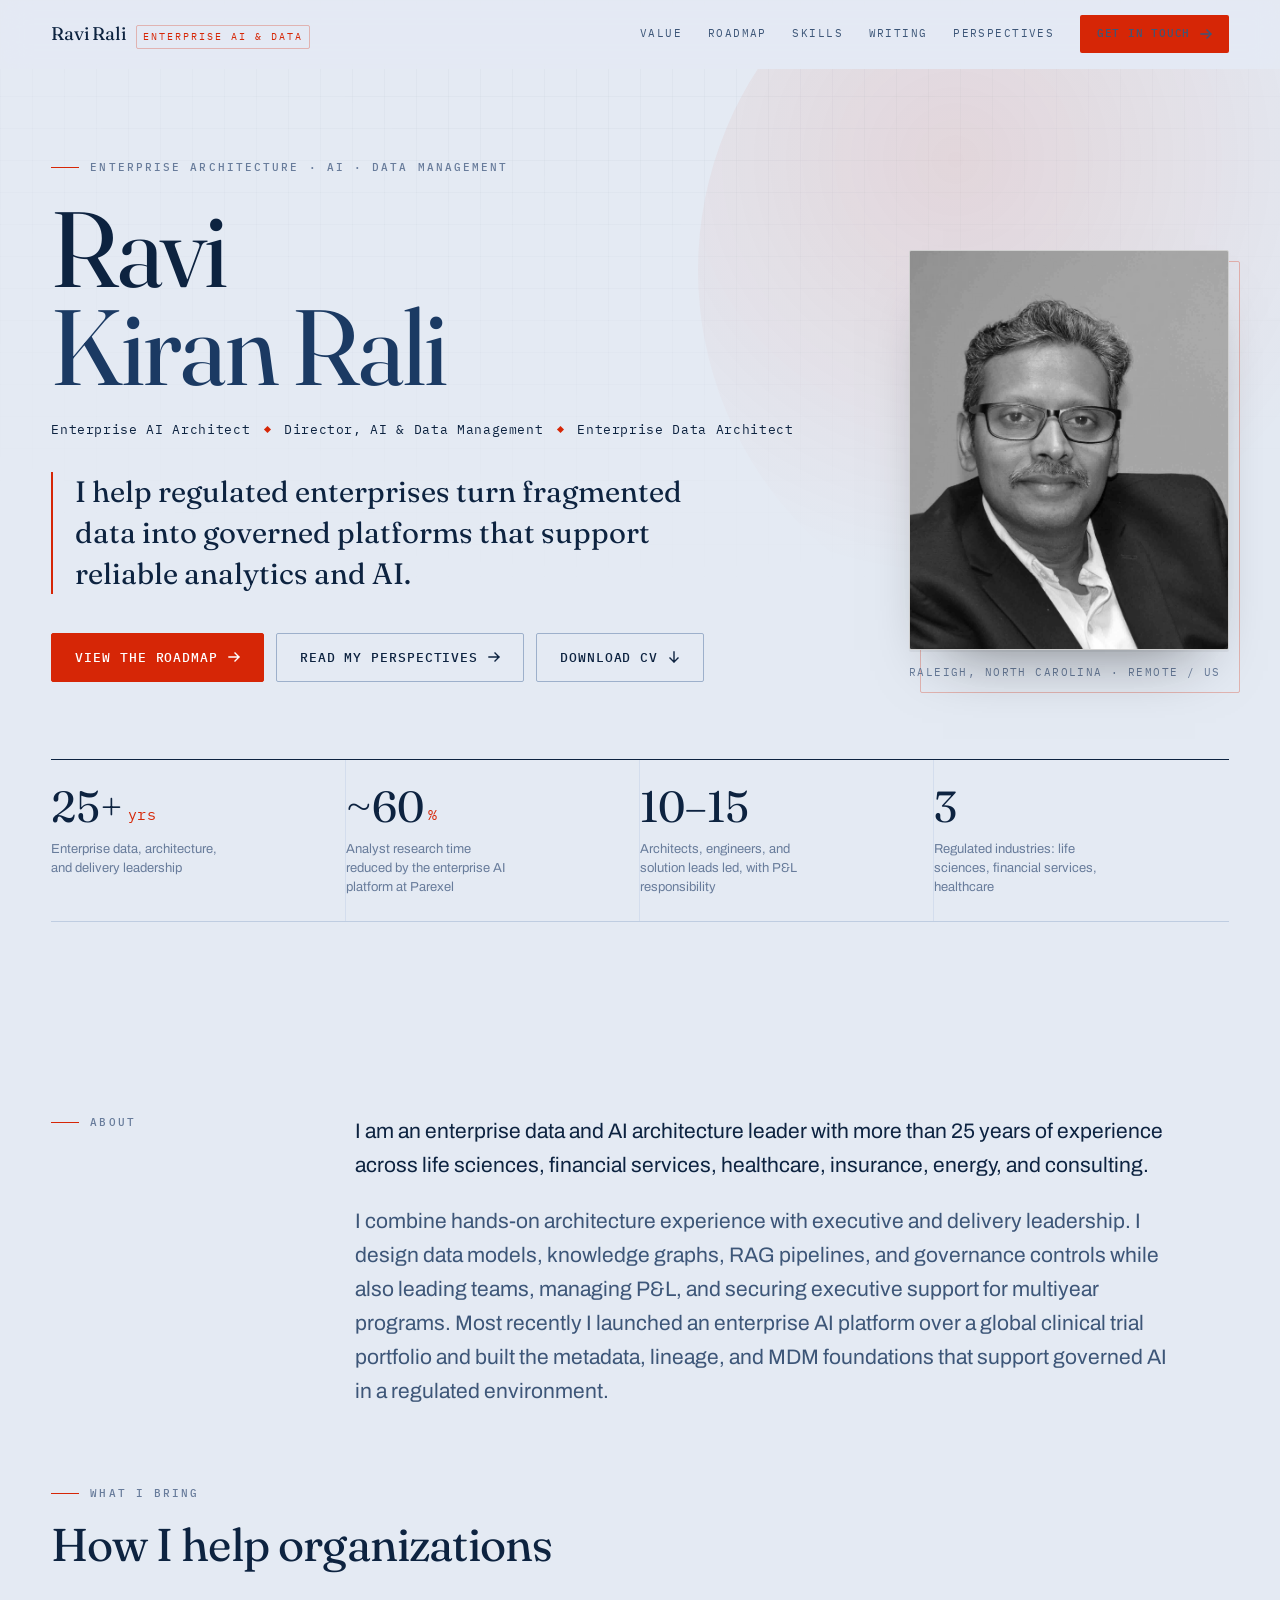
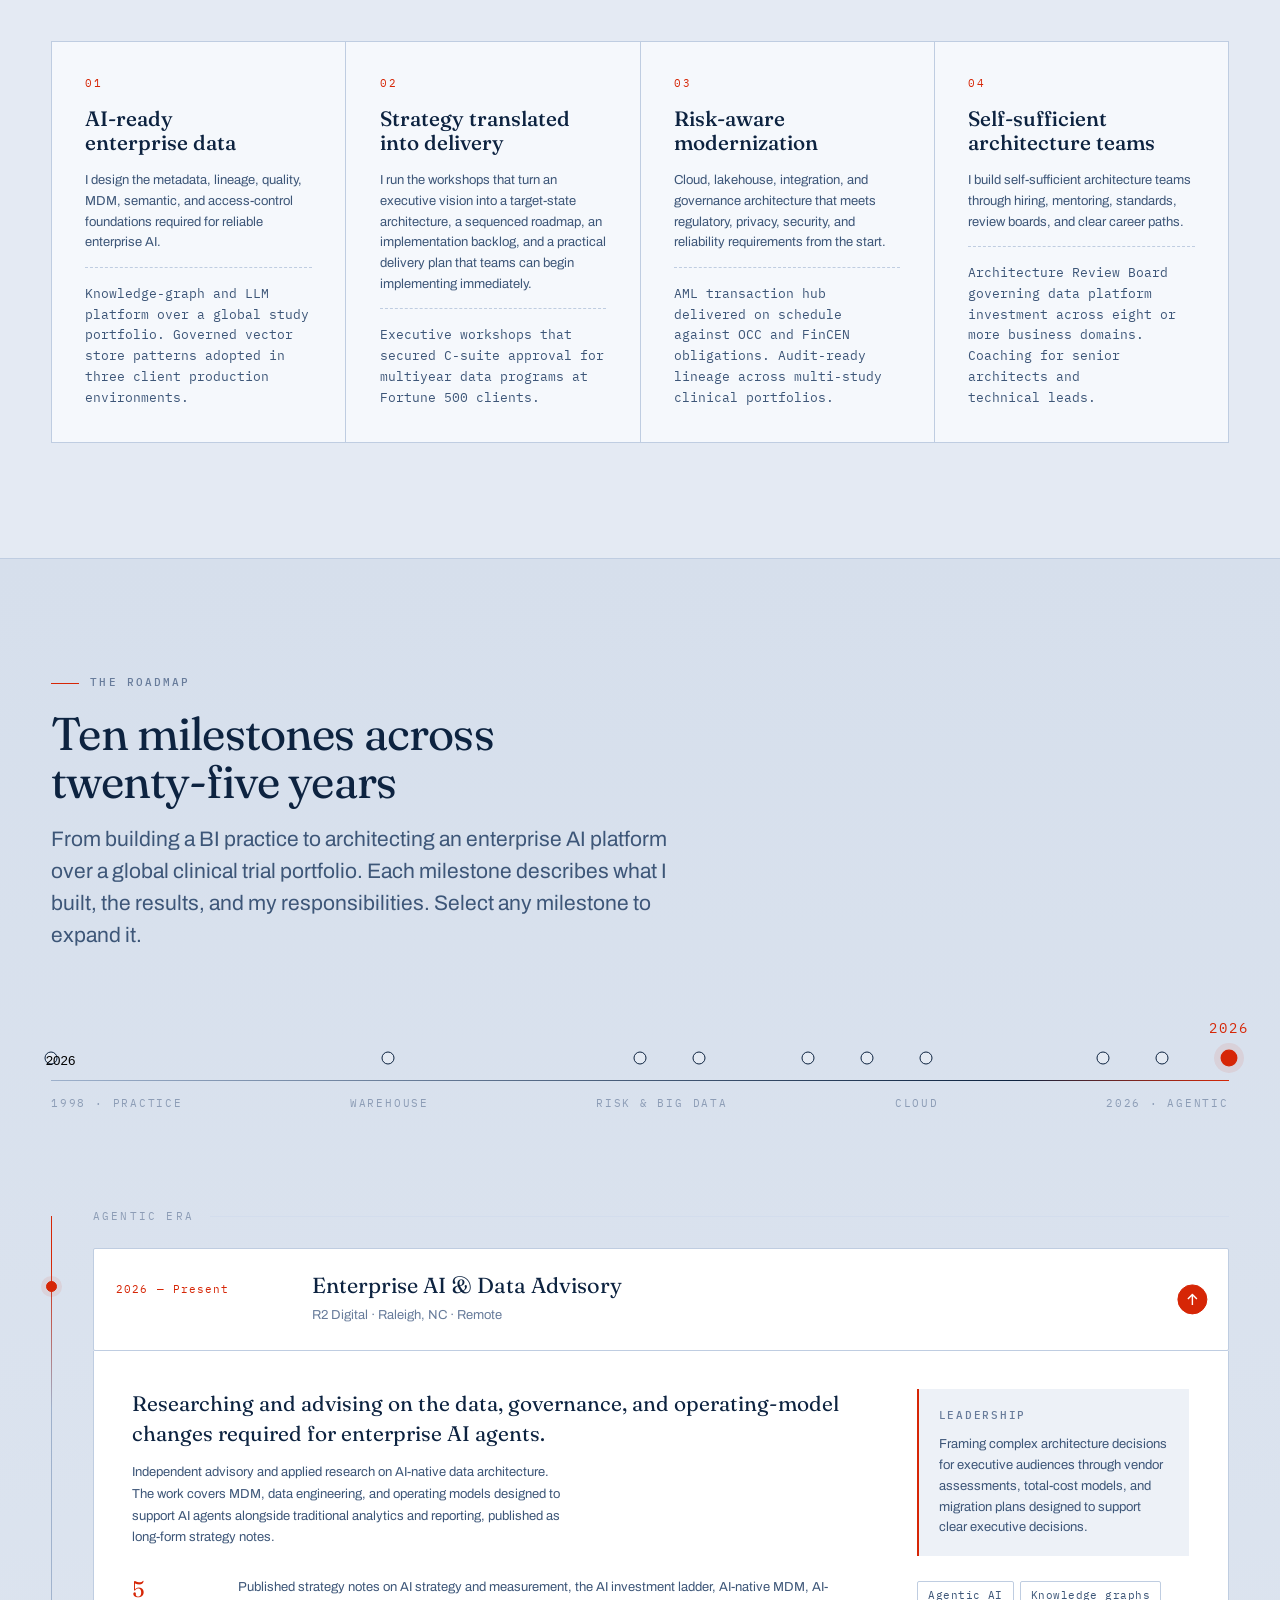
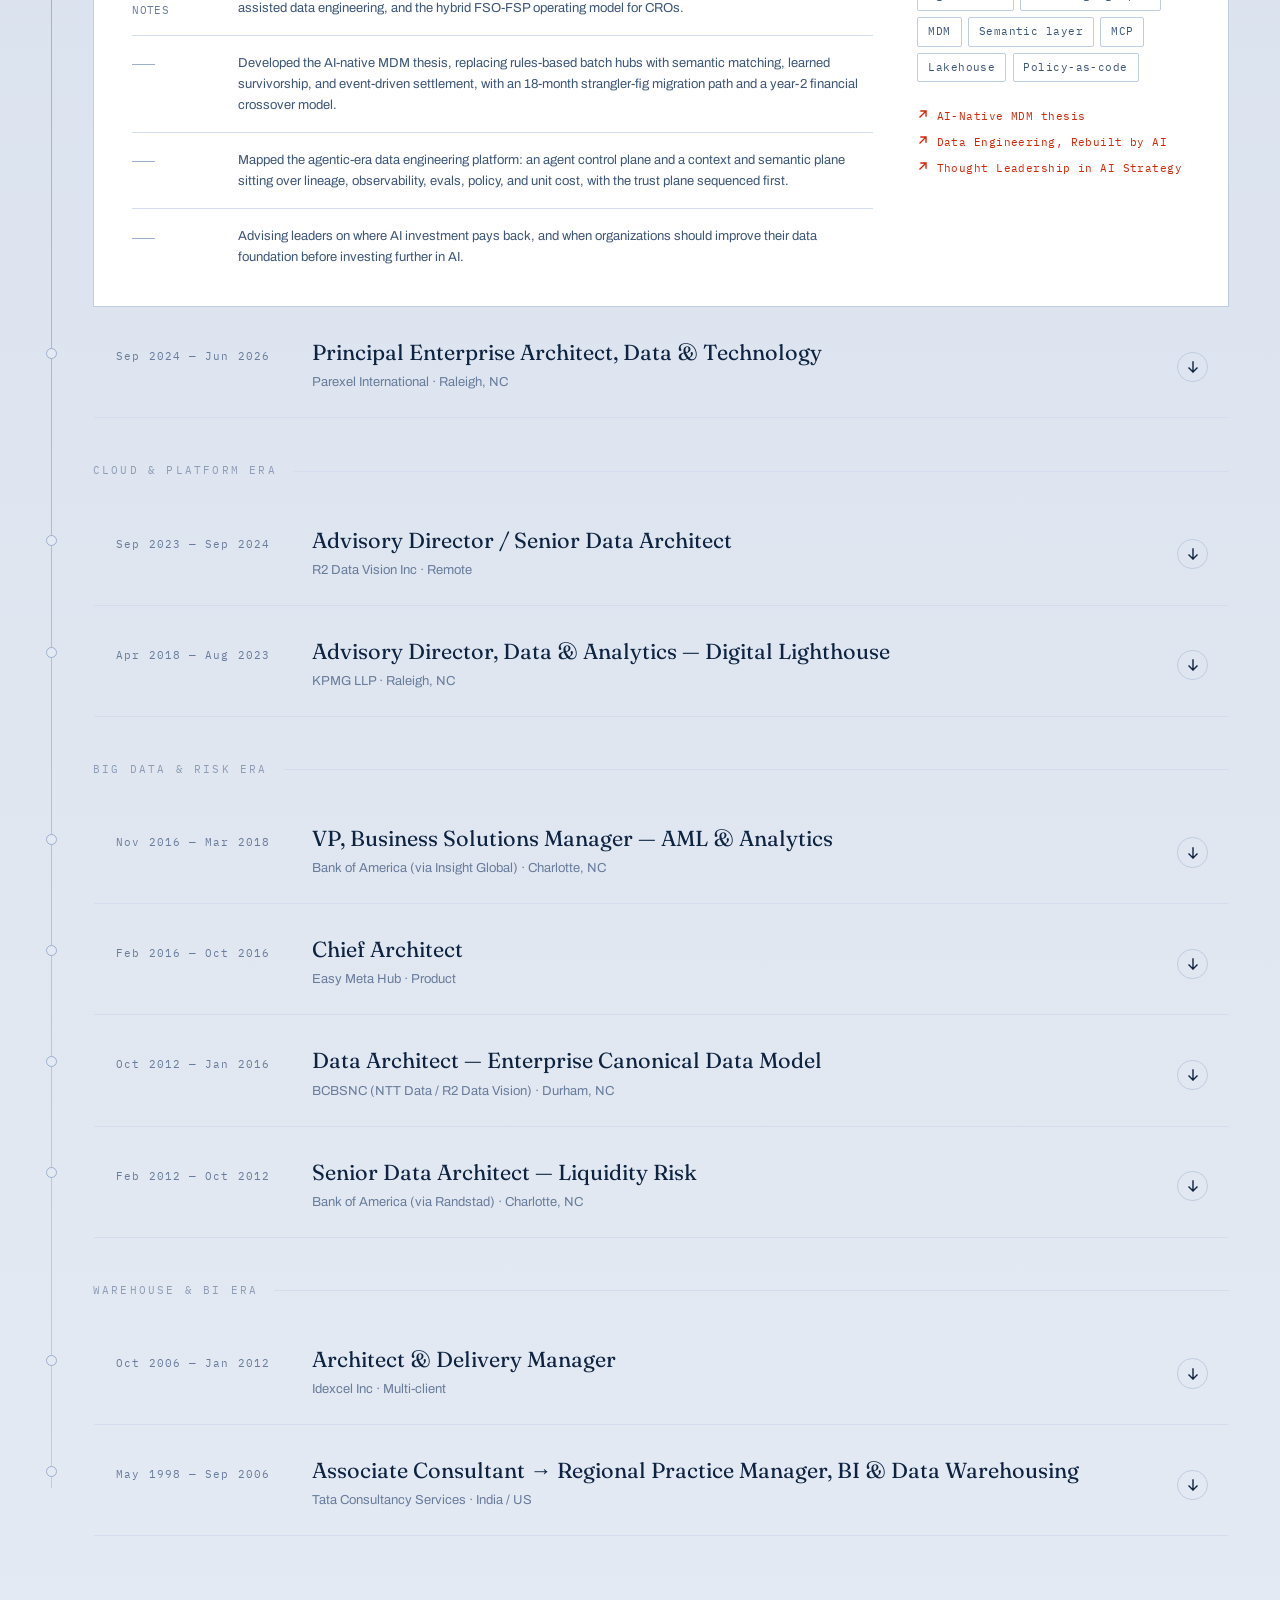
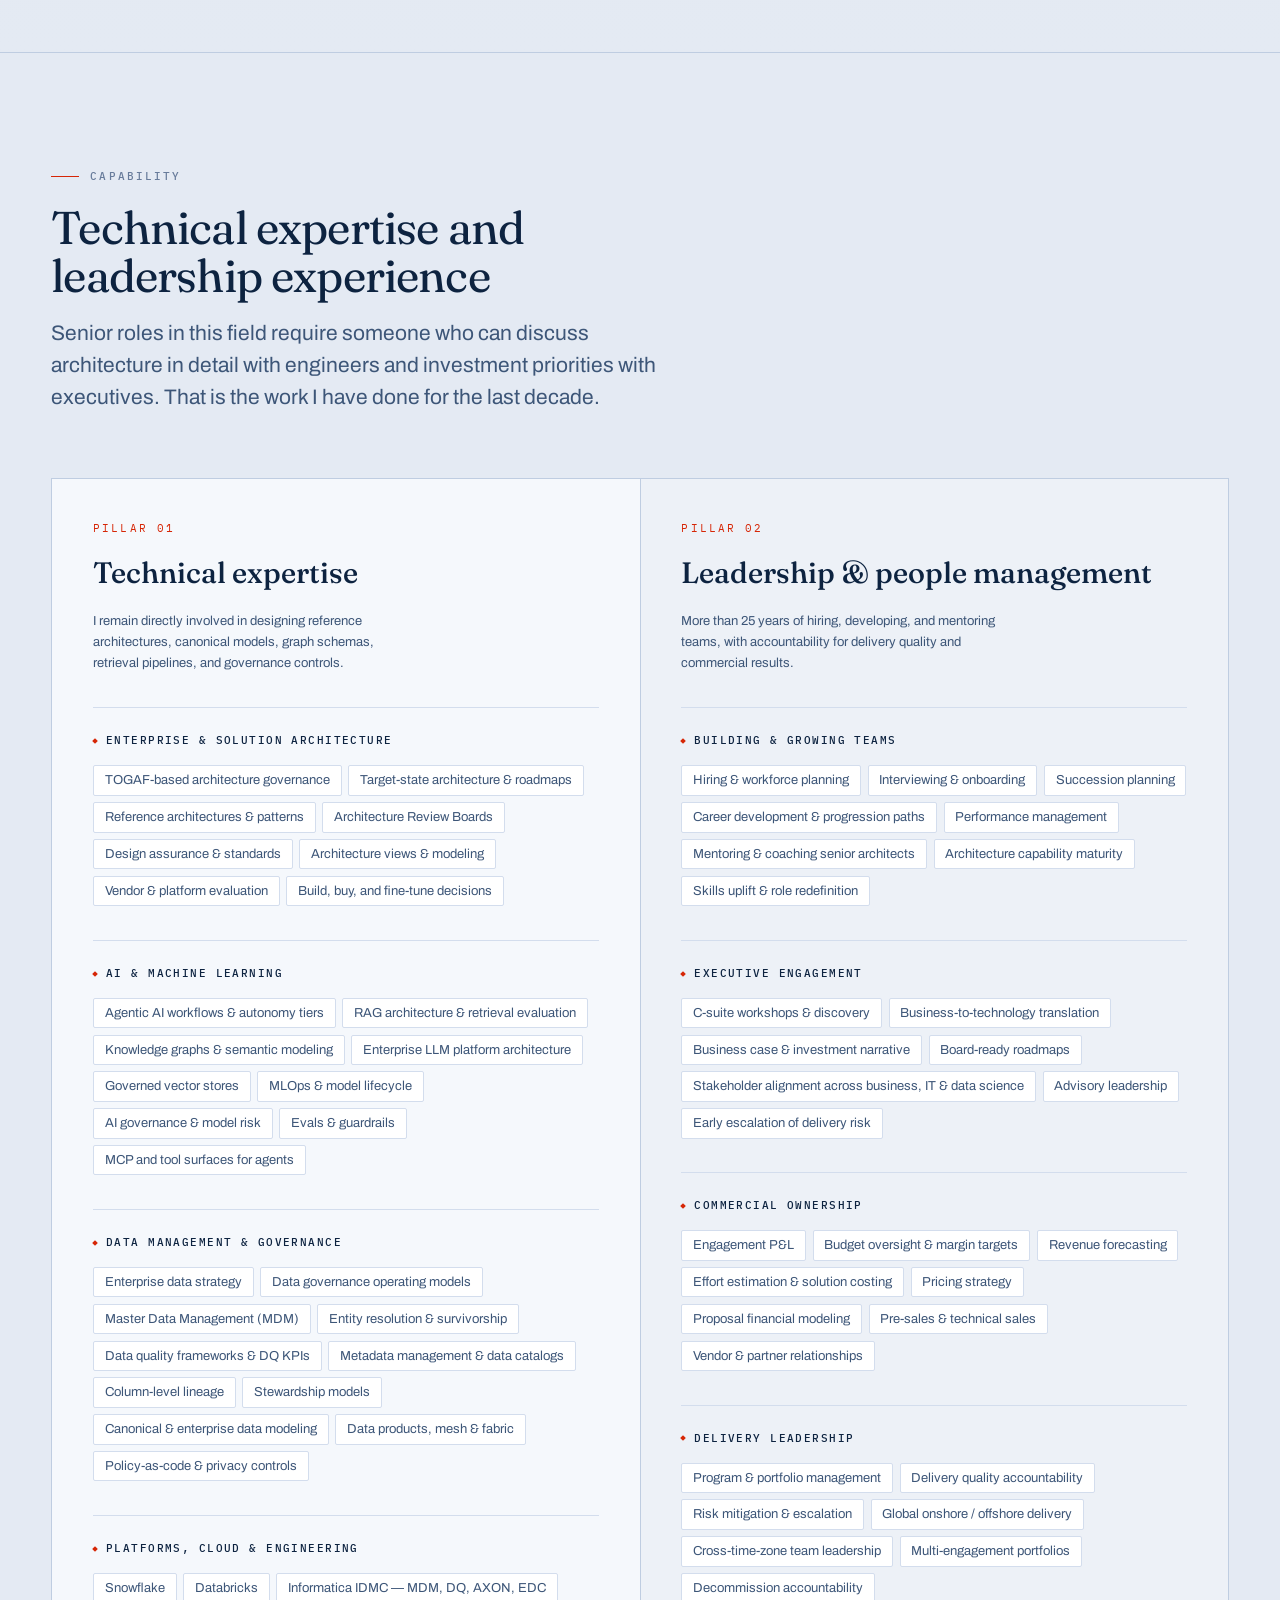
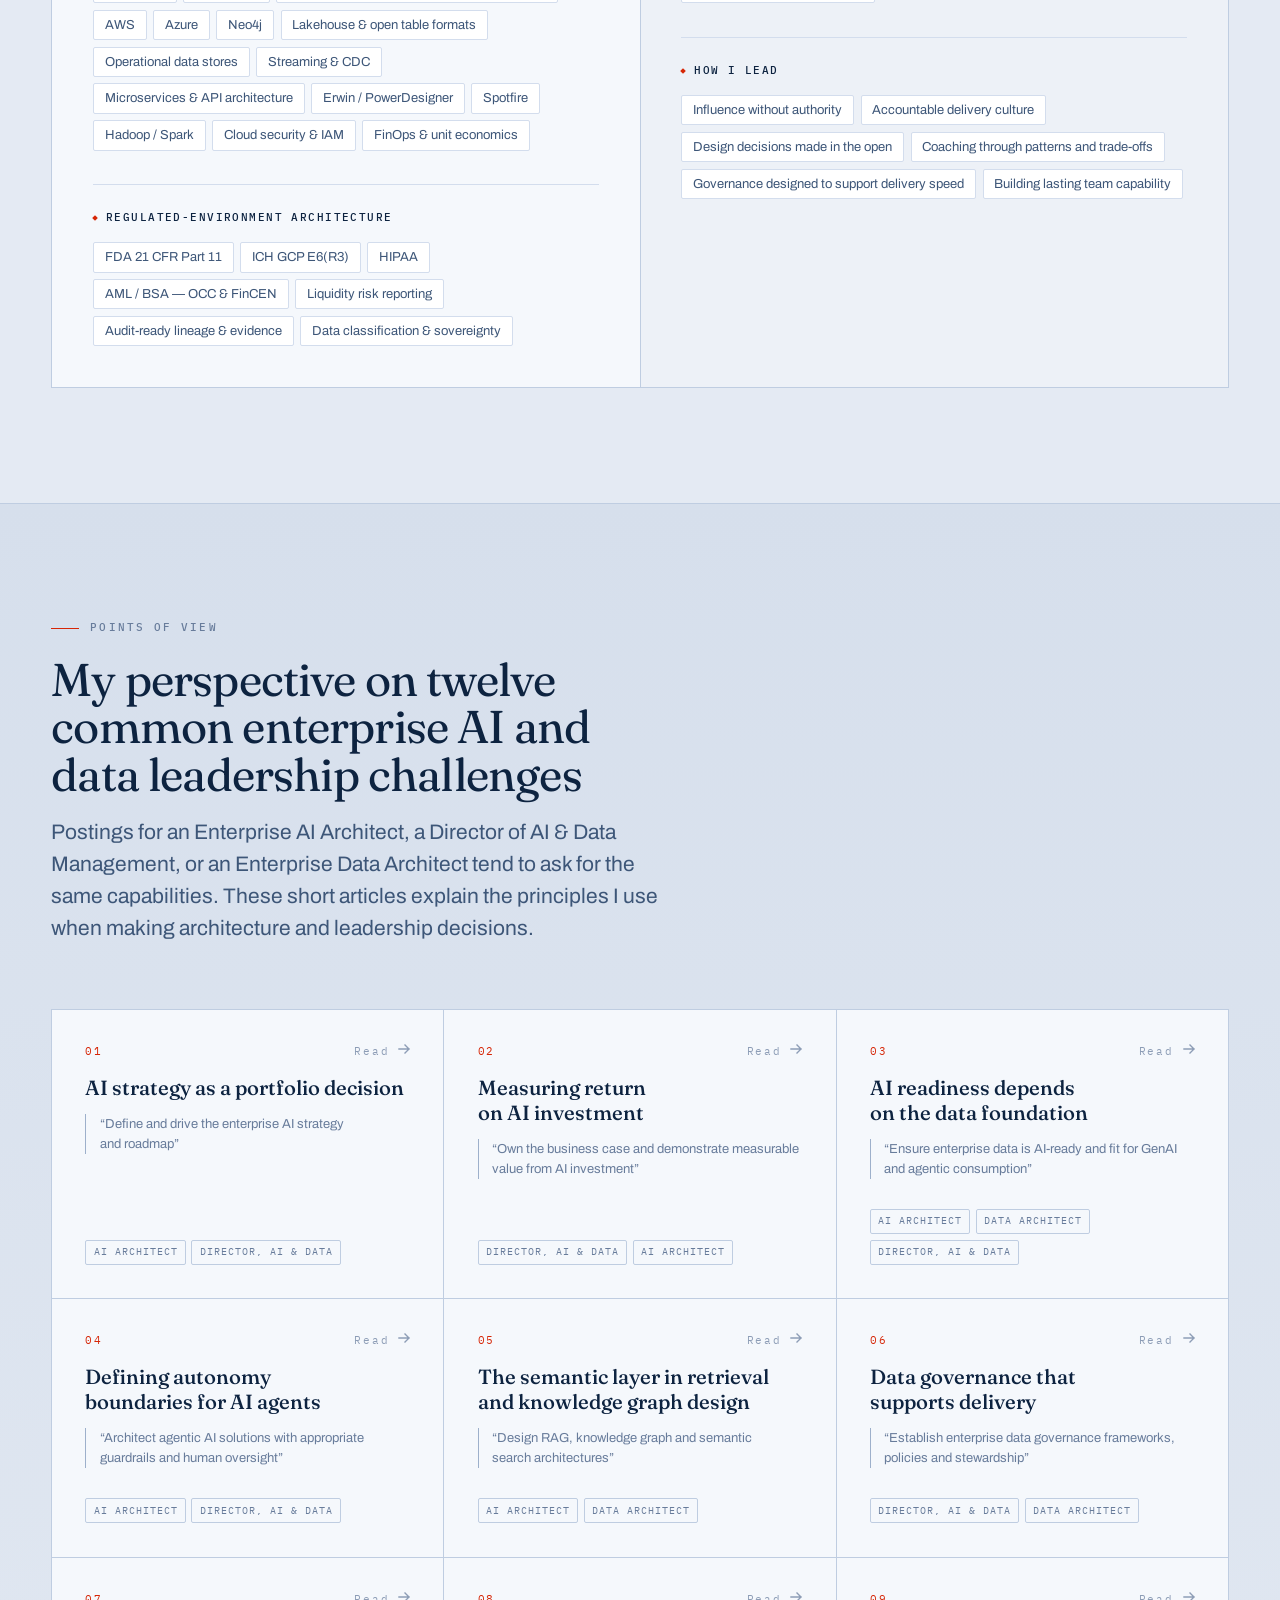
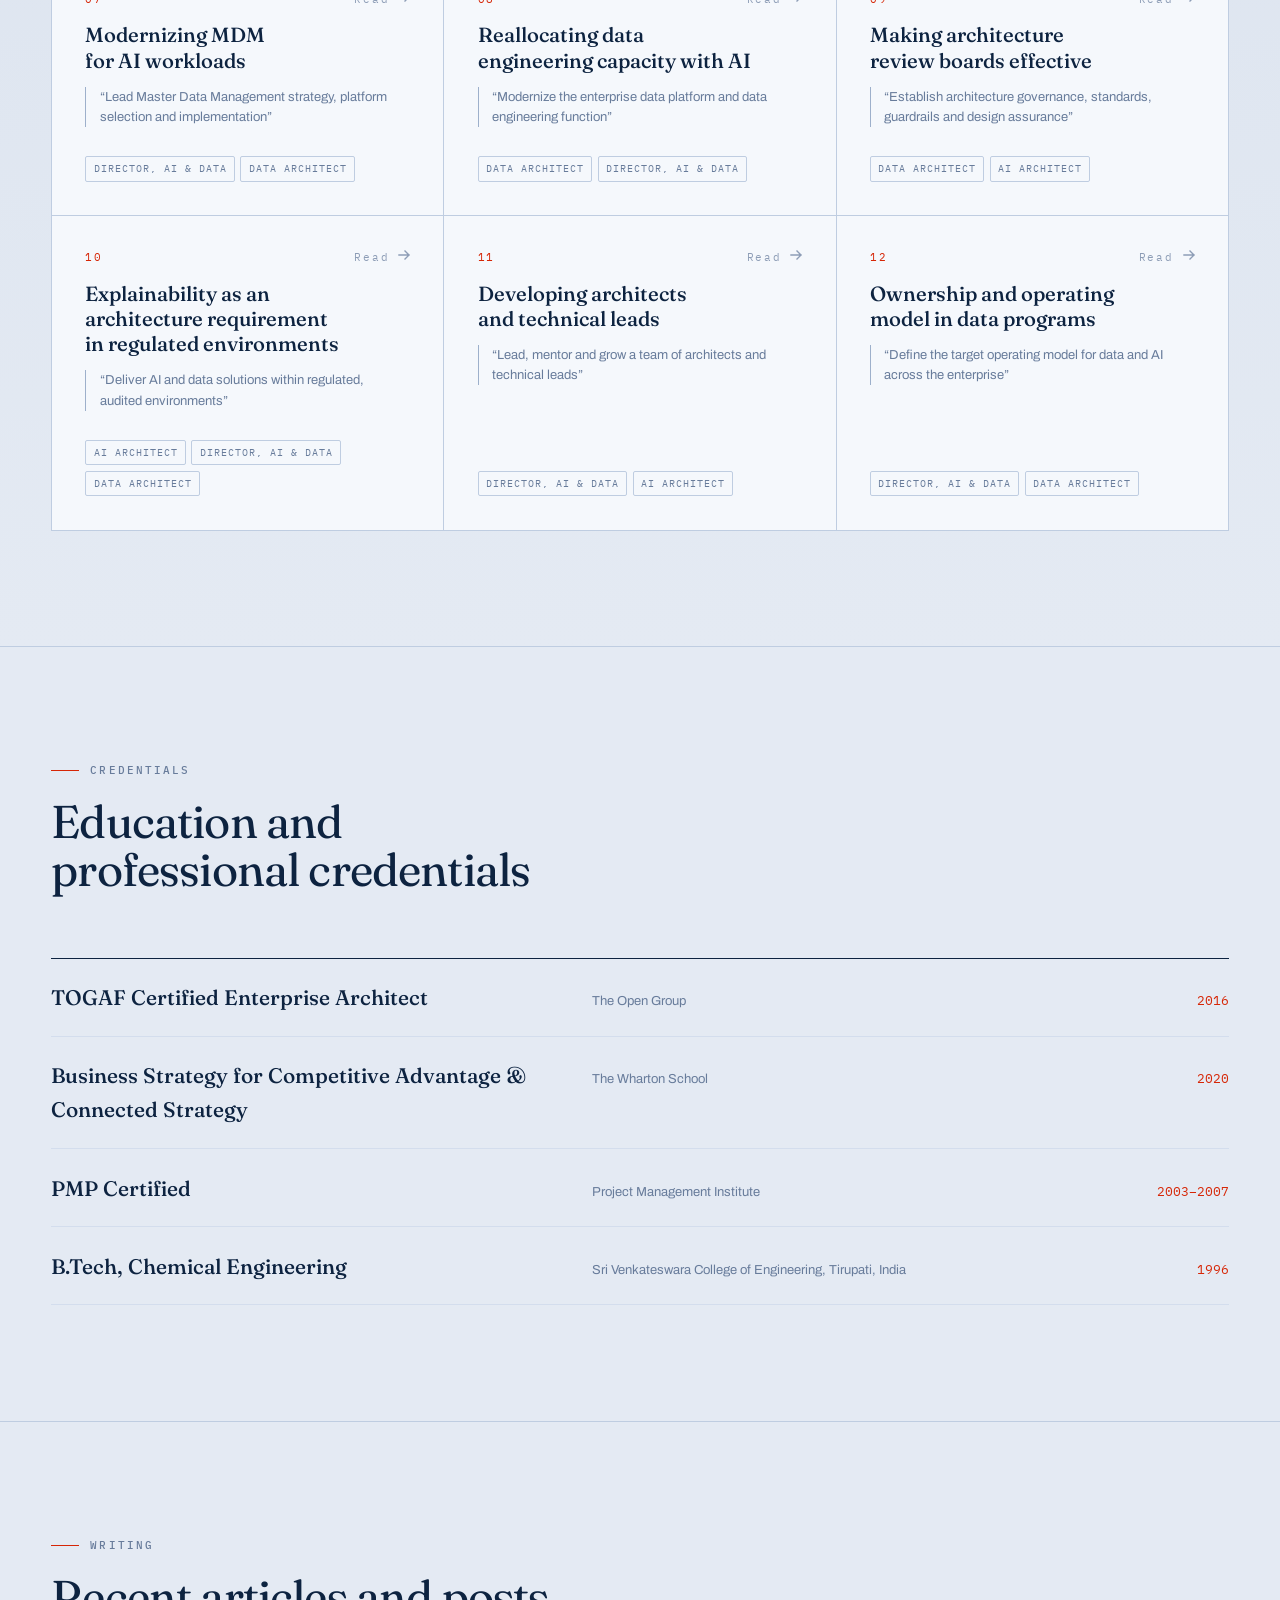
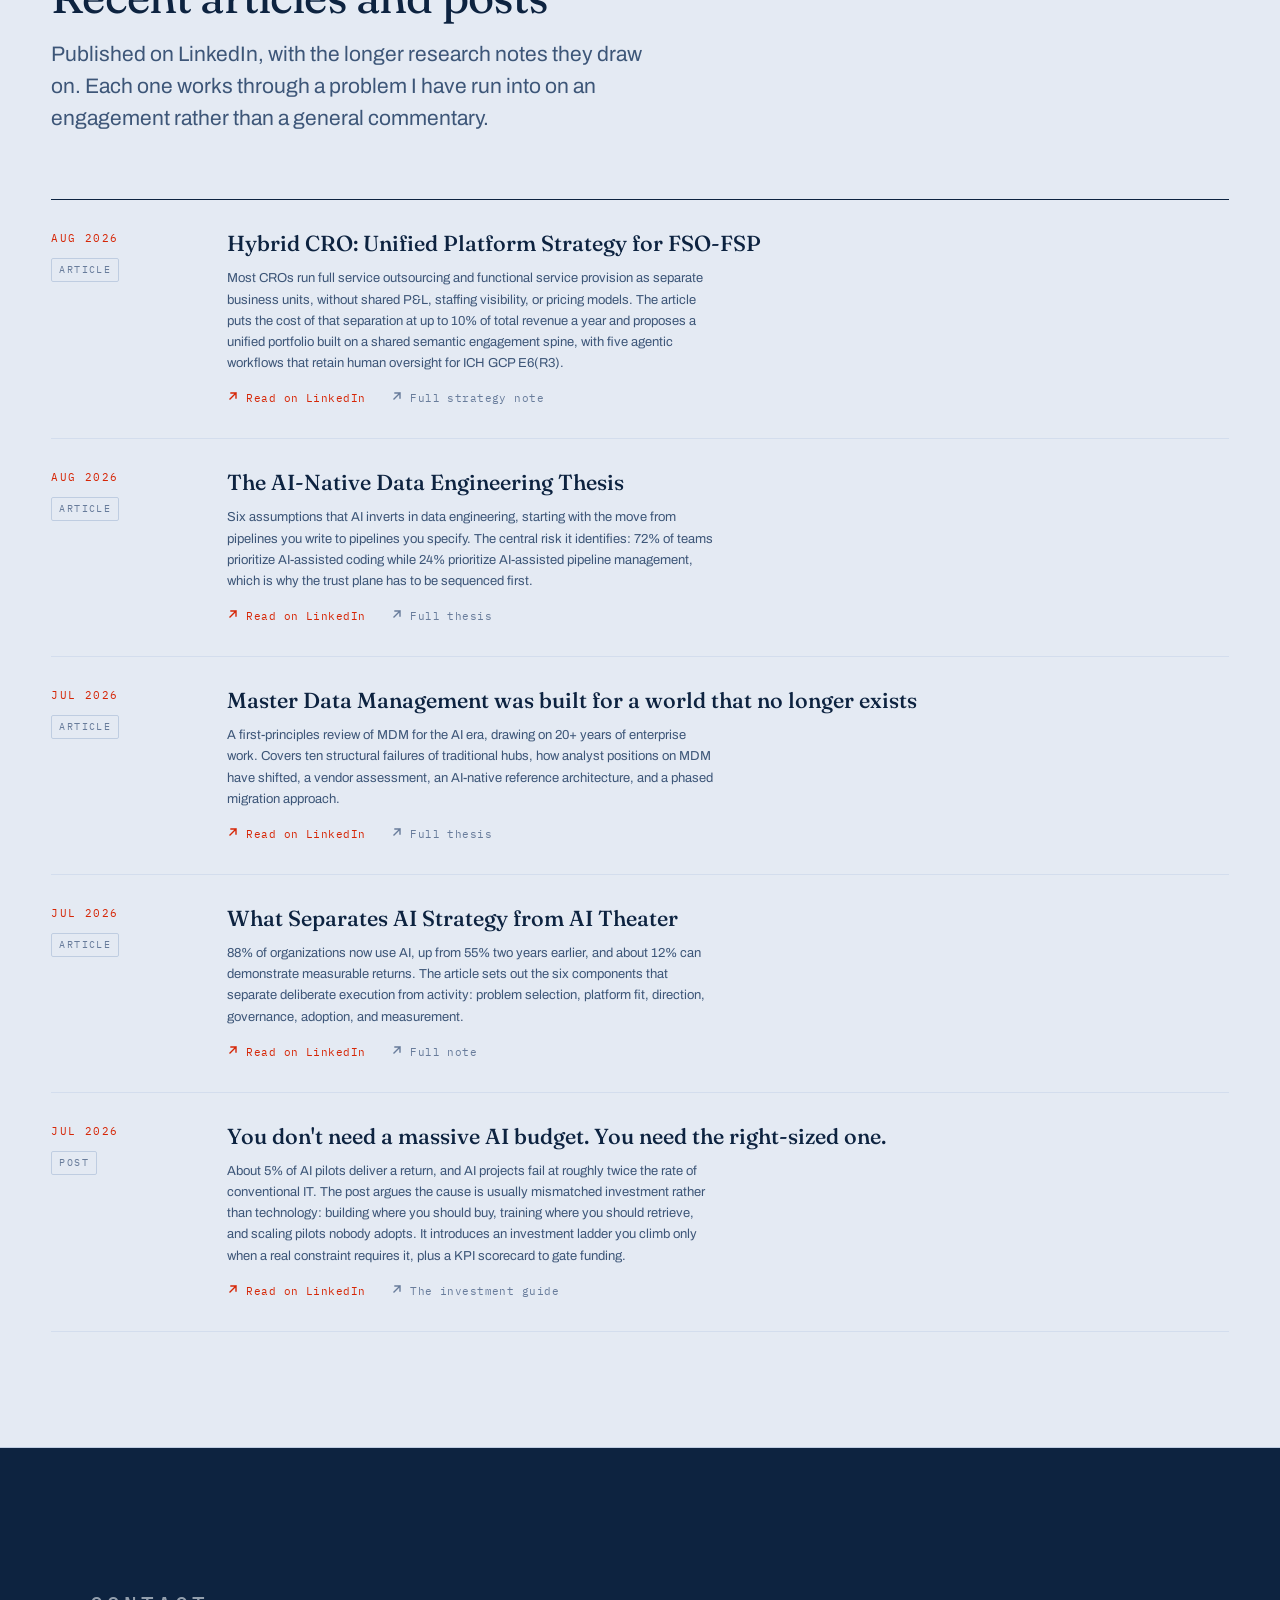
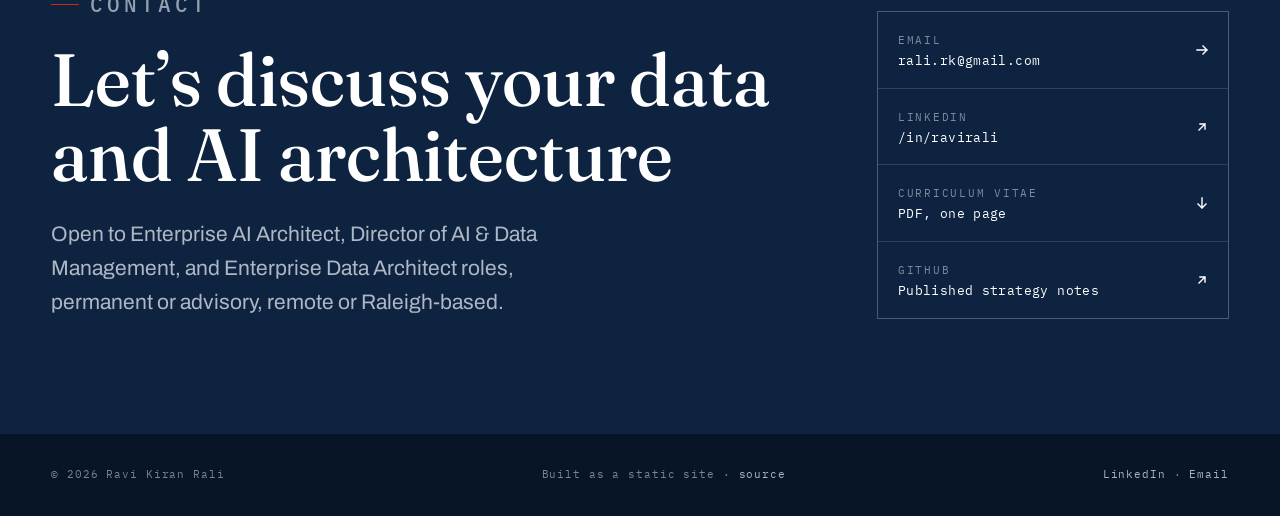
==== commit 378091db: "Add Writing section listing recent LinkedIn articles and posts Five published pieces, newest first, " ====
--- a/index.html
+++ b/index.html
@@ -31,6 +31,7 @@
       <a href="index.html#value">Value</a>
       <a href="index.html#roadmap">Roadmap</a>
       <a href="index.html#skills">Skills</a>
+      <a href="index.html#writing">Writing</a>
       <a class="nav-keep" href="perspectives/index.html">Perspectives</a>
       <a class="btn" href="index.html#contact">Get in touch <svg class="arw" width="12" height="12" viewBox="0 0 12 12" fill="none" aria-hidden="true"><path d="M1 6h10M7 2l4 4-4 4" stroke="currentColor" stroke-width="1.4" stroke-linecap="square"/></svg></a>
     </nav>
@@ -557,6 +558,92 @@
         </div></div>
   </div>
 </section>
+<section class="band" id="writing">
+  <div class="shell">
+    <div class="band-head rise">
+      <p class="eyebrow">Writing</p>
+      <h2 class="display">Recent articles and posts</h2>
+      <p class="lede">Published on LinkedIn, with the longer research notes they draw on. Each one works
+      through a problem I have run into on an engagement rather than a general commentary.</p>
+    </div>
+    <div class="writing rise"><article class="writ">
+          <div class="writ__meta">
+            <span class="writ__date">Aug 2026</span>
+            <span class="writ__kind">Article</span>
+          </div>
+          <div>
+            <h3 class="writ__title">
+              <a href="https://www.linkedin.com/pulse/hybrid-cro-unified-platform-strategy-fso-fsp-ravi-rali-g7cwe" target="_blank" rel="noopener">Hybrid CRO: Unified Platform Strategy for FSO-FSP</a>
+            </h3>
+            <p class="writ__desc">Most CROs run full service outsourcing and functional service provision as separate business units, without shared P&amp;L, staffing visibility, or pricing models. The article puts the cost of that separation at up to 10% of total revenue a year and proposes a unified portfolio built on a shared semantic engagement spine, with five agentic workflows that retain human oversight for ICH GCP E6(R3).</p>
+            <p class="writ__links">
+              <a href="https://www.linkedin.com/pulse/hybrid-cro-unified-platform-strategy-fso-fsp-ravi-rali-g7cwe" target="_blank" rel="noopener"><svg class="arw" width="12" height="12" viewBox="0 0 12 12" fill="none" aria-hidden="true"><path d="M3 9L9 3M4 3h5v5" stroke="currentColor" stroke-width="1.4" stroke-linecap="square"/></svg> Read on LinkedIn</a>
+              <a class="is-secondary" href="https://ravikrali.github.io/Hybrid-FSO-FSP-Business-Strategy/" target="_blank" rel="noopener"><svg class="arw" width="12" height="12" viewBox="0 0 12 12" fill="none" aria-hidden="true"><path d="M3 9L9 3M4 3h5v5" stroke="currentColor" stroke-width="1.4" stroke-linecap="square"/></svg> Full strategy note</a>
+            </p>
+          </div>
+        </article><article class="writ">
+          <div class="writ__meta">
+            <span class="writ__date">Aug 2026</span>
+            <span class="writ__kind">Article</span>
+          </div>
+          <div>
+            <h3 class="writ__title">
+              <a href="https://www.linkedin.com/pulse/ai-native-data-engineering-thesis-ravi-rali-z9cbf" target="_blank" rel="noopener">The AI-Native Data Engineering Thesis</a>
+            </h3>
+            <p class="writ__desc">Six assumptions that AI inverts in data engineering, starting with the move from pipelines you write to pipelines you specify. The central risk it identifies: 72% of teams prioritize AI-assisted coding while 24% prioritize AI-assisted pipeline management, which is why the trust plane has to be sequenced first.</p>
+            <p class="writ__links">
+              <a href="https://www.linkedin.com/pulse/ai-native-data-engineering-thesis-ravi-rali-z9cbf" target="_blank" rel="noopener"><svg class="arw" width="12" height="12" viewBox="0 0 12 12" fill="none" aria-hidden="true"><path d="M3 9L9 3M4 3h5v5" stroke="currentColor" stroke-width="1.4" stroke-linecap="square"/></svg> Read on LinkedIn</a>
+              <a class="is-secondary" href="https://ravikrali.github.io/Data-Engineering/" target="_blank" rel="noopener"><svg class="arw" width="12" height="12" viewBox="0 0 12 12" fill="none" aria-hidden="true"><path d="M3 9L9 3M4 3h5v5" stroke="currentColor" stroke-width="1.4" stroke-linecap="square"/></svg> Full thesis</a>
+            </p>
+          </div>
+        </article><article class="writ">
+          <div class="writ__meta">
+            <span class="writ__date">Jul 2026</span>
+            <span class="writ__kind">Article</span>
+          </div>
+          <div>
+            <h3 class="writ__title">
+              <a href="https://www.linkedin.com/pulse/master-data-management-built-world-longer-exists-ravi-rali-5braf" target="_blank" rel="noopener">Master Data Management was built for a world that no longer exists</a>
+            </h3>
+            <p class="writ__desc">A first-principles review of MDM for the AI era, drawing on 20+ years of enterprise work. Covers ten structural failures of traditional hubs, how analyst positions on MDM have shifted, a vendor assessment, an AI-native reference architecture, and a phased migration approach.</p>
+            <p class="writ__links">
+              <a href="https://www.linkedin.com/pulse/master-data-management-built-world-longer-exists-ravi-rali-5braf" target="_blank" rel="noopener"><svg class="arw" width="12" height="12" viewBox="0 0 12 12" fill="none" aria-hidden="true"><path d="M3 9L9 3M4 3h5v5" stroke="currentColor" stroke-width="1.4" stroke-linecap="square"/></svg> Read on LinkedIn</a>
+              <a class="is-secondary" href="https://ravikrali.github.io/MDM-AI-Strategy/" target="_blank" rel="noopener"><svg class="arw" width="12" height="12" viewBox="0 0 12 12" fill="none" aria-hidden="true"><path d="M3 9L9 3M4 3h5v5" stroke="currentColor" stroke-width="1.4" stroke-linecap="square"/></svg> Full thesis</a>
+            </p>
+          </div>
+        </article><article class="writ">
+          <div class="writ__meta">
+            <span class="writ__date">Jul 2026</span>
+            <span class="writ__kind">Article</span>
+          </div>
+          <div>
+            <h3 class="writ__title">
+              <a href="https://www.linkedin.com/pulse/what-separates-ai-strategy-from-theater-ravi-rali-ftdef" target="_blank" rel="noopener">What Separates AI Strategy from AI Theater</a>
+            </h3>
+            <p class="writ__desc">88% of organizations now use AI, up from 55% two years earlier, and about 12% can demonstrate measurable returns. The article sets out the six components that separate deliberate execution from activity: problem selection, platform fit, direction, governance, adoption, and measurement.</p>
+            <p class="writ__links">
+              <a href="https://www.linkedin.com/pulse/what-separates-ai-strategy-from-theater-ravi-rali-ftdef" target="_blank" rel="noopener"><svg class="arw" width="12" height="12" viewBox="0 0 12 12" fill="none" aria-hidden="true"><path d="M3 9L9 3M4 3h5v5" stroke="currentColor" stroke-width="1.4" stroke-linecap="square"/></svg> Read on LinkedIn</a>
+              <a class="is-secondary" href="https://ravikrali.github.io/blogAIStrategy/" target="_blank" rel="noopener"><svg class="arw" width="12" height="12" viewBox="0 0 12 12" fill="none" aria-hidden="true"><path d="M3 9L9 3M4 3h5v5" stroke="currentColor" stroke-width="1.4" stroke-linecap="square"/></svg> Full note</a>
+            </p>
+          </div>
+        </article><article class="writ">
+          <div class="writ__meta">
+            <span class="writ__date">Jul 2026</span>
+            <span class="writ__kind">Post</span>
+          </div>
+          <div>
+            <h3 class="writ__title">
+              <a href="https://www.linkedin.com/posts/ravirali_you-dont-need-a-massive-ai-budget-you-need-activity-7475267138304319488-yHii" target="_blank" rel="noopener">You don&#x27;t need a massive AI budget. You need the right-sized one.</a>
+            </h3>
+            <p class="writ__desc">About 5% of AI pilots deliver a return, and AI projects fail at roughly twice the rate of conventional IT. The post argues the cause is usually mismatched investment rather than technology: building where you should buy, training where you should retrieve, and scaling pilots nobody adopts. It introduces an investment ladder you climb only when a real constraint requires it, plus a KPI scorecard to gate funding.</p>
+            <p class="writ__links">
+              <a href="https://www.linkedin.com/posts/ravirali_you-dont-need-a-massive-ai-budget-you-need-activity-7475267138304319488-yHii" target="_blank" rel="noopener"><svg class="arw" width="12" height="12" viewBox="0 0 12 12" fill="none" aria-hidden="true"><path d="M3 9L9 3M4 3h5v5" stroke="currentColor" stroke-width="1.4" stroke-linecap="square"/></svg> Read on LinkedIn</a>
+              <a class="is-secondary" href="https://ravikrali.github.io/blogAIInvestmentGuide/" target="_blank" rel="noopener"><svg class="arw" width="12" height="12" viewBox="0 0 12 12" fill="none" aria-hidden="true"><path d="M3 9L9 3M4 3h5v5" stroke="currentColor" stroke-width="1.4" stroke-linecap="square"/></svg> The investment guide</a>
+            </p>
+          </div>
+        </article></div>
+  </div>
+</section>
 <section class="band contact" id="contact">
   <div class="shell contact__grid">
     <div class="rise">
--- a/assets/css/site.css
+++ b/assets/css/site.css
@@ -1271,3 +1271,80 @@
   .contact { background: #fff; color: #000; border-top: 2px solid #000; }
   .contact h2, .contact p { color: #000; }
 }
+
+/* --------- 14. Writing / published --------------------------------------- */
+
+.writing { border-top: 1px solid var(--navy); }
+
+.writ {
+  display: grid;
+  grid-template-columns: minmax(0, 8.5rem) minmax(0, 1fr);
+  gap: .9rem 2.5rem;
+  padding: 1.9rem 1.1rem 1.9rem 0;
+  border-bottom: 1px solid var(--rule-soft);
+  transition: background .28s var(--ease), padding-left .28s var(--ease);
+}
+.writ:hover { background: var(--surface); padding-left: 1.1rem; }
+@media (max-width: 720px) {
+  .writ { grid-template-columns: 1fr; gap: .5rem; }
+  .writ:hover { padding-left: 0; }
+}
+
+.writ__meta { display: flex; flex-direction: column; align-items: flex-start; gap: .6rem; }
+@media (max-width: 720px) { .writ__meta { flex-direction: row; align-items: center; gap: .8rem; } }
+
+.writ__date {
+  font-family: var(--mono);
+  font-size: var(--t-xs);
+  letter-spacing: .13em;
+  text-transform: uppercase;
+  color: var(--flame);
+}
+.writ__kind {
+  font-family: var(--mono);
+  font-size: 10px;
+  letter-spacing: .14em;
+  text-transform: uppercase;
+  color: var(--ink-3);
+  border: 1px solid var(--rule);
+  padding: .2rem .45rem;
+  border-radius: 2px;
+}
+
+.writ__title {
+  font-family: var(--display);
+  font-variation-settings: "opsz" 30, "SOFT" 10;
+  font-size: clamp(1.15rem, 1.7vw, 1.45rem);
+  line-height: 1.24;
+  color: var(--navy);
+}
+.writ__title a { text-decoration: none; transition: color .2s var(--ease); }
+.writ__title a:hover { color: var(--flame); }
+
+.writ__desc {
+  font-size: var(--t-sm);
+  line-height: 1.62;
+  color: var(--ink-2);
+  margin-top: .7rem;
+  max-width: 70ch;
+}
+
+.writ__links {
+  display: flex;
+  flex-wrap: wrap;
+  gap: .5rem 1.6rem;
+  margin-top: 1rem;
+  font-family: var(--mono);
+  font-size: var(--t-xs);
+  letter-spacing: .04em;
+}
+.writ__links a {
+  color: var(--flame);
+  text-decoration: none;
+  display: inline-flex;
+  align-items: baseline;
+  gap: .45rem;
+}
+.writ__links a:hover { text-decoration: underline; }
+.writ__links a.is-secondary { color: var(--ink-3); }
+.writ__links a.is-secondary:hover { color: var(--navy); }
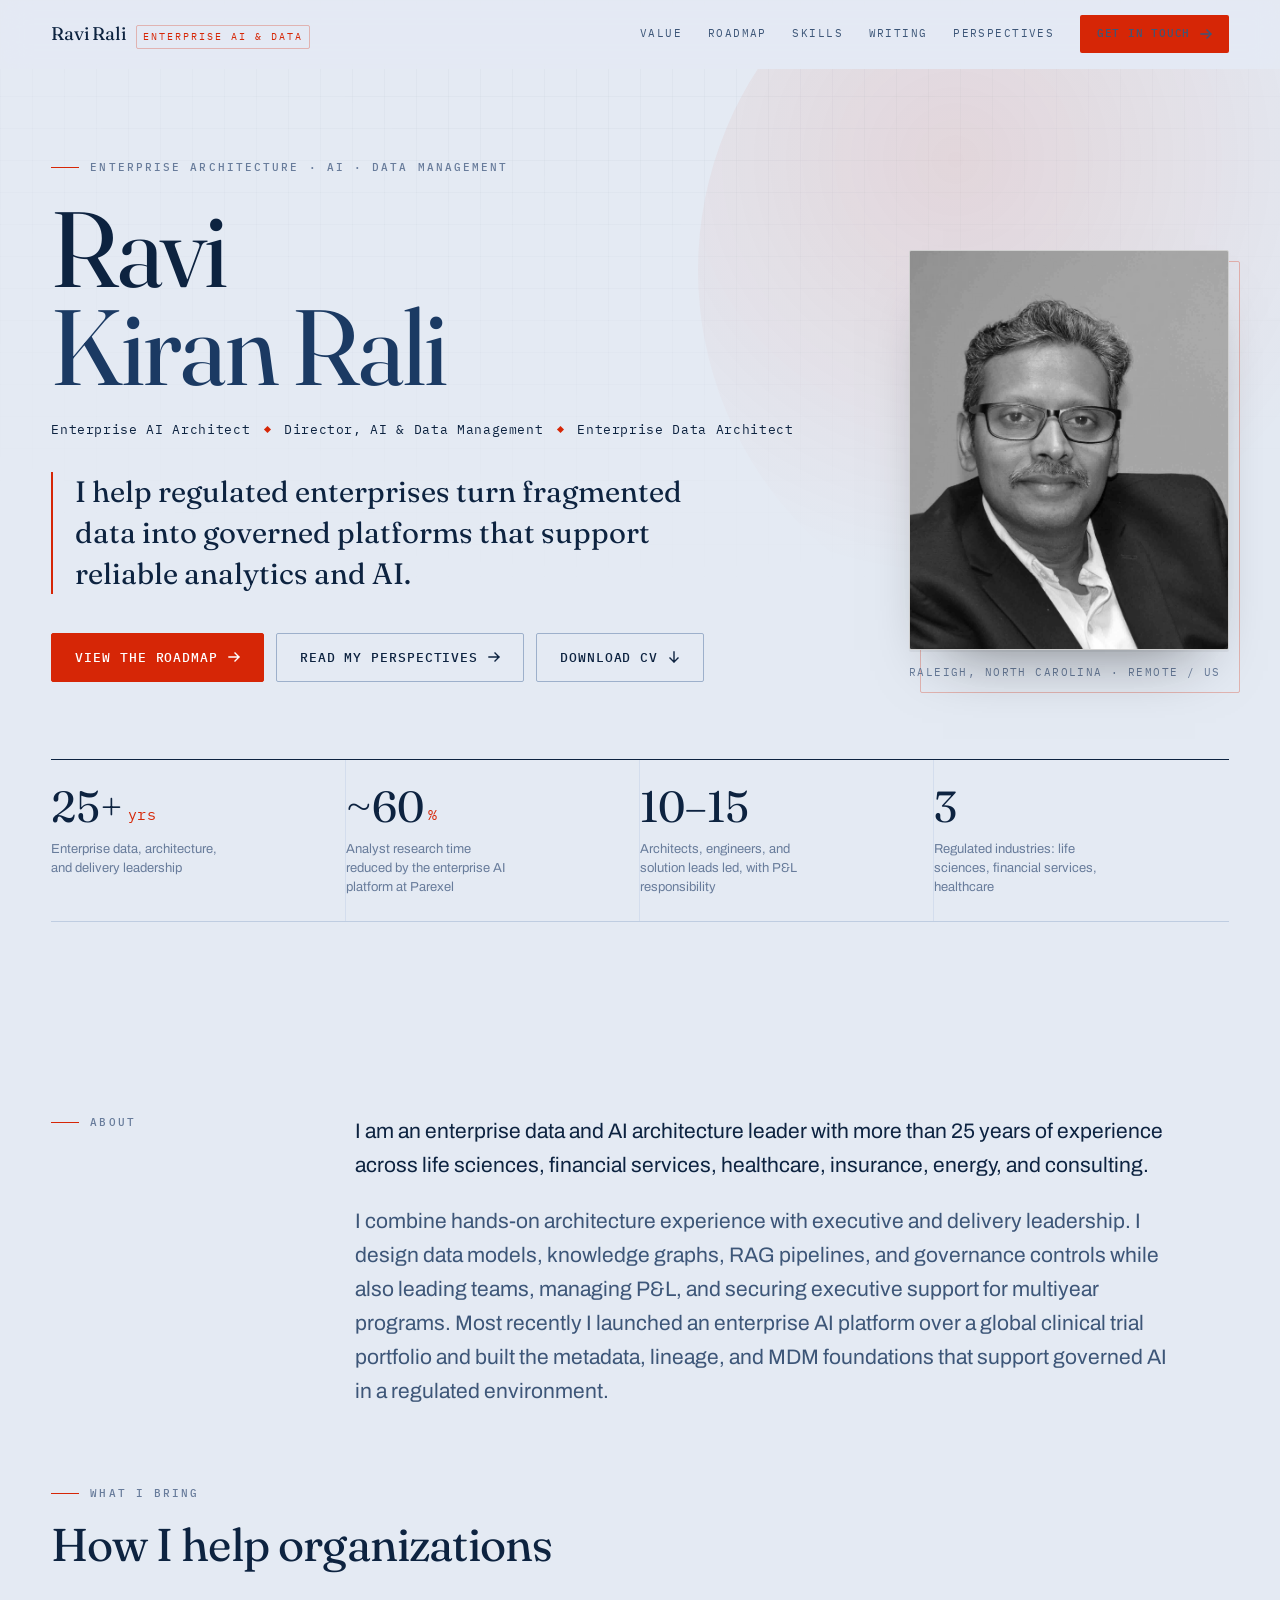
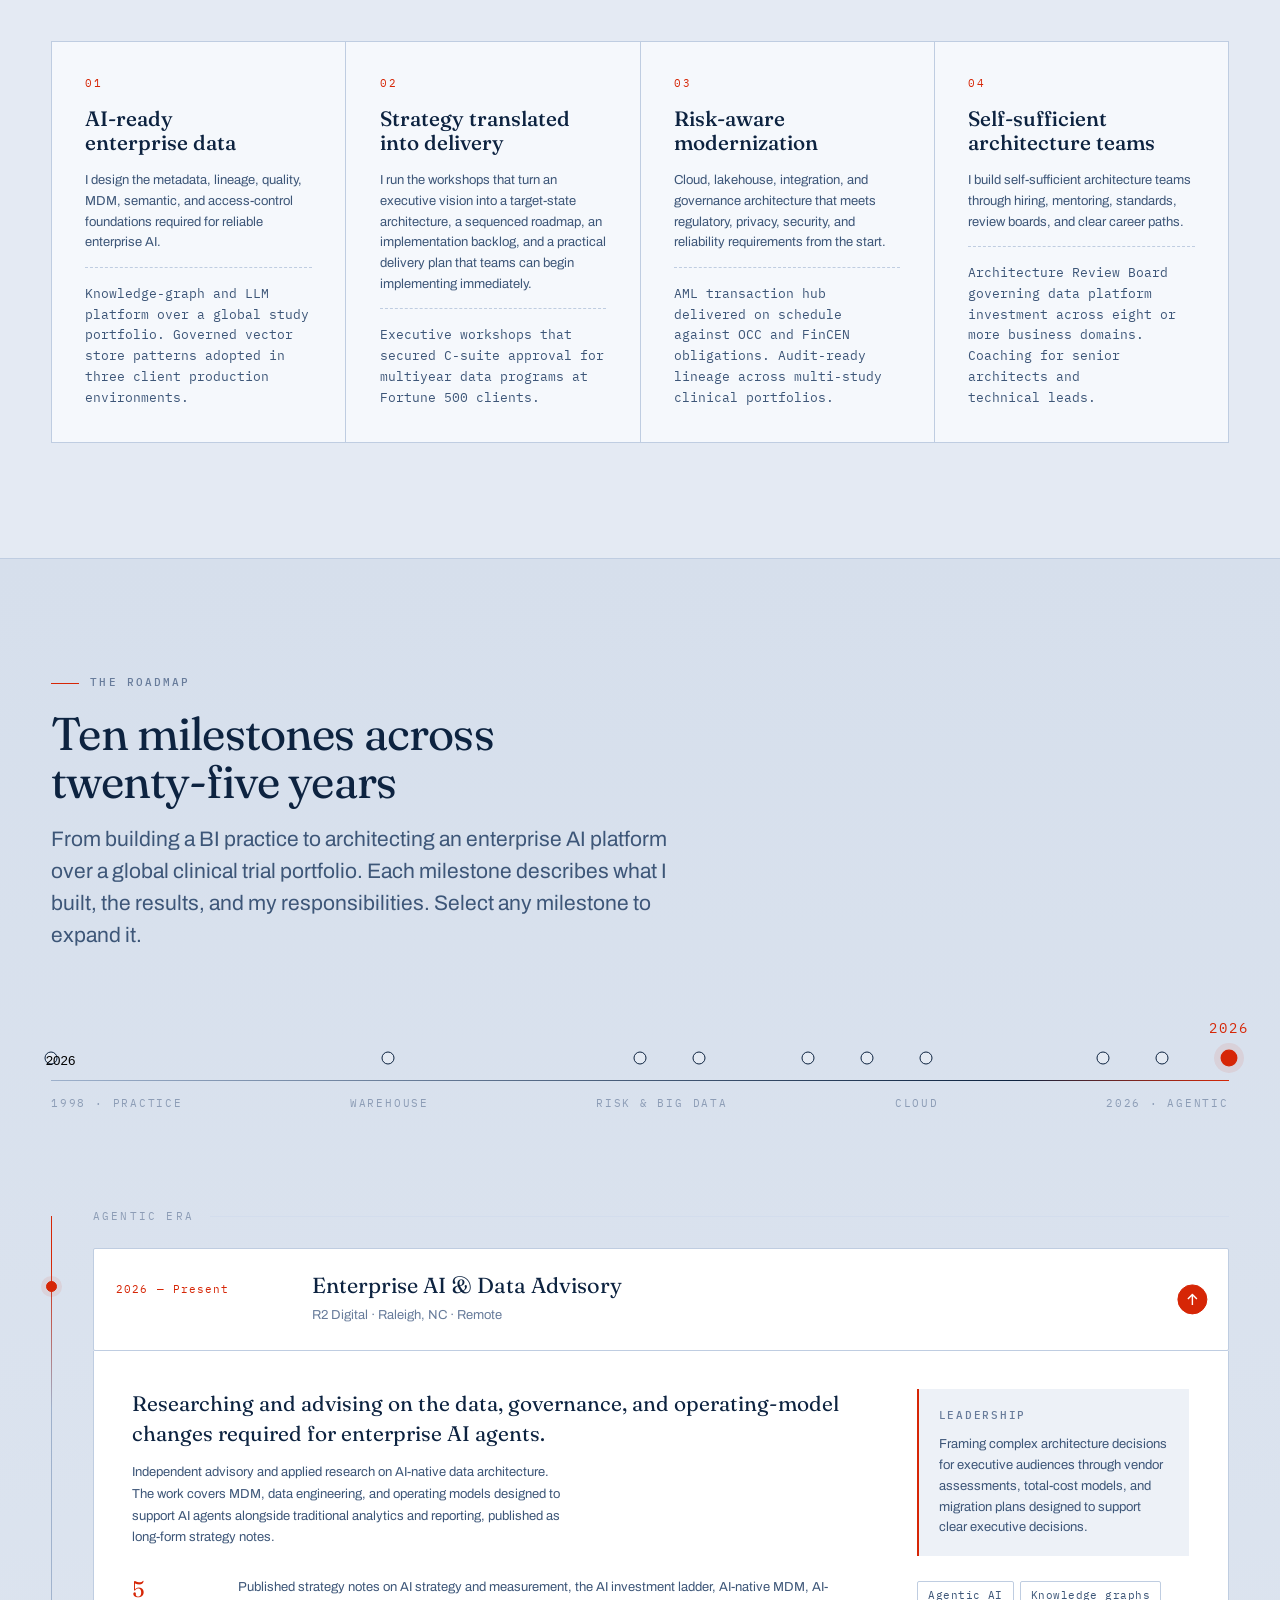
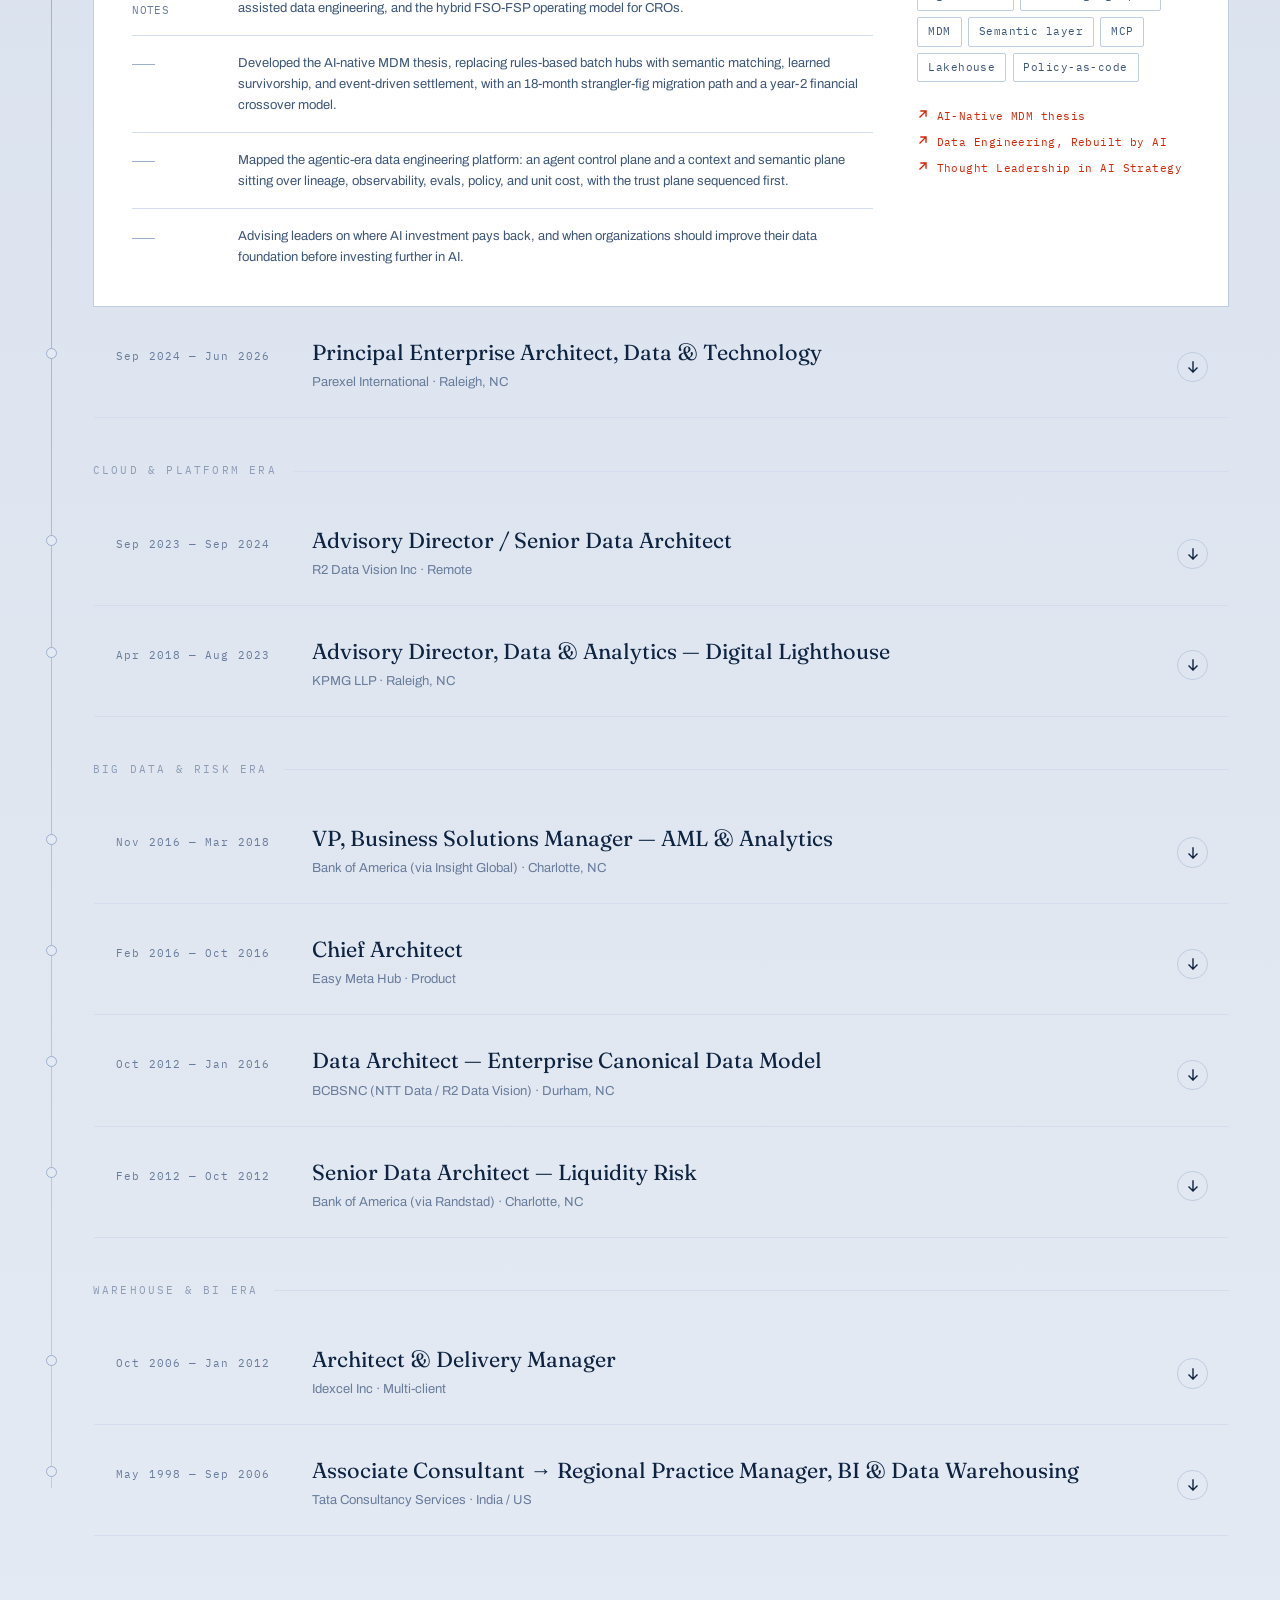
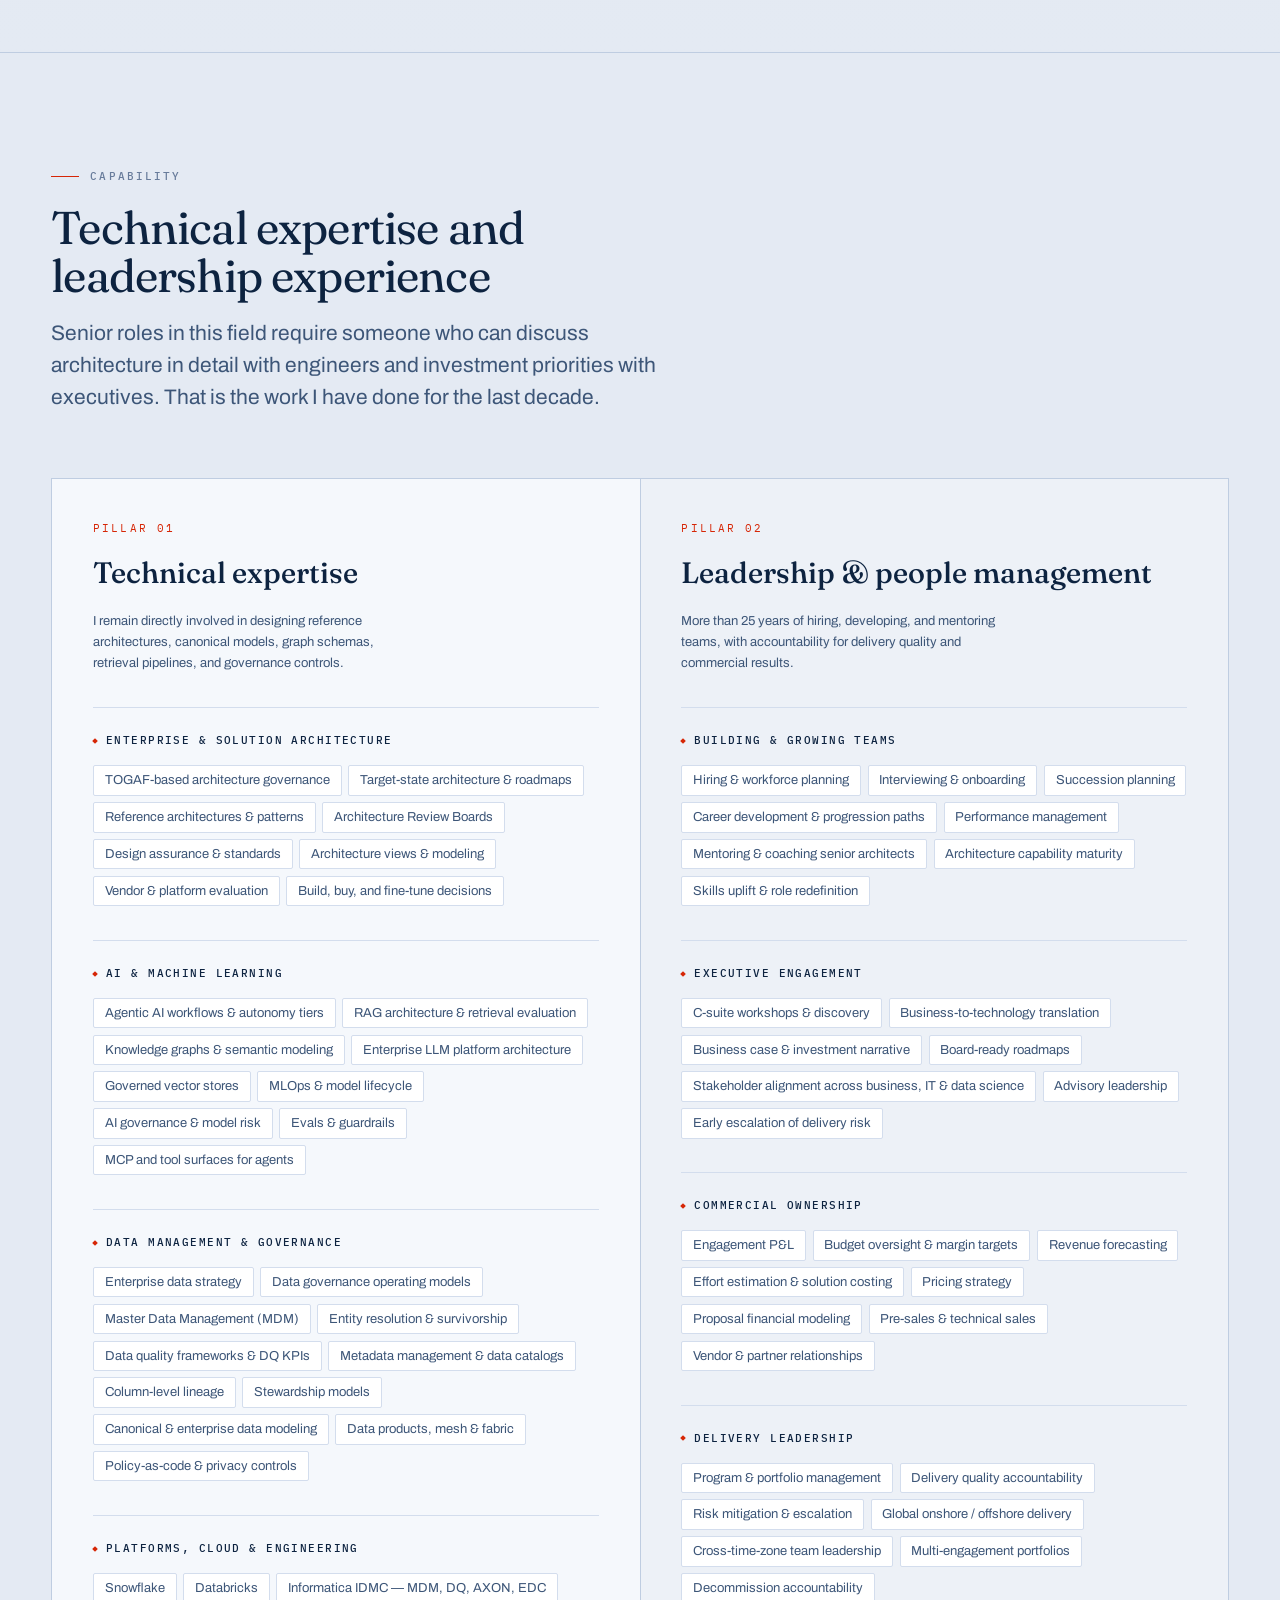
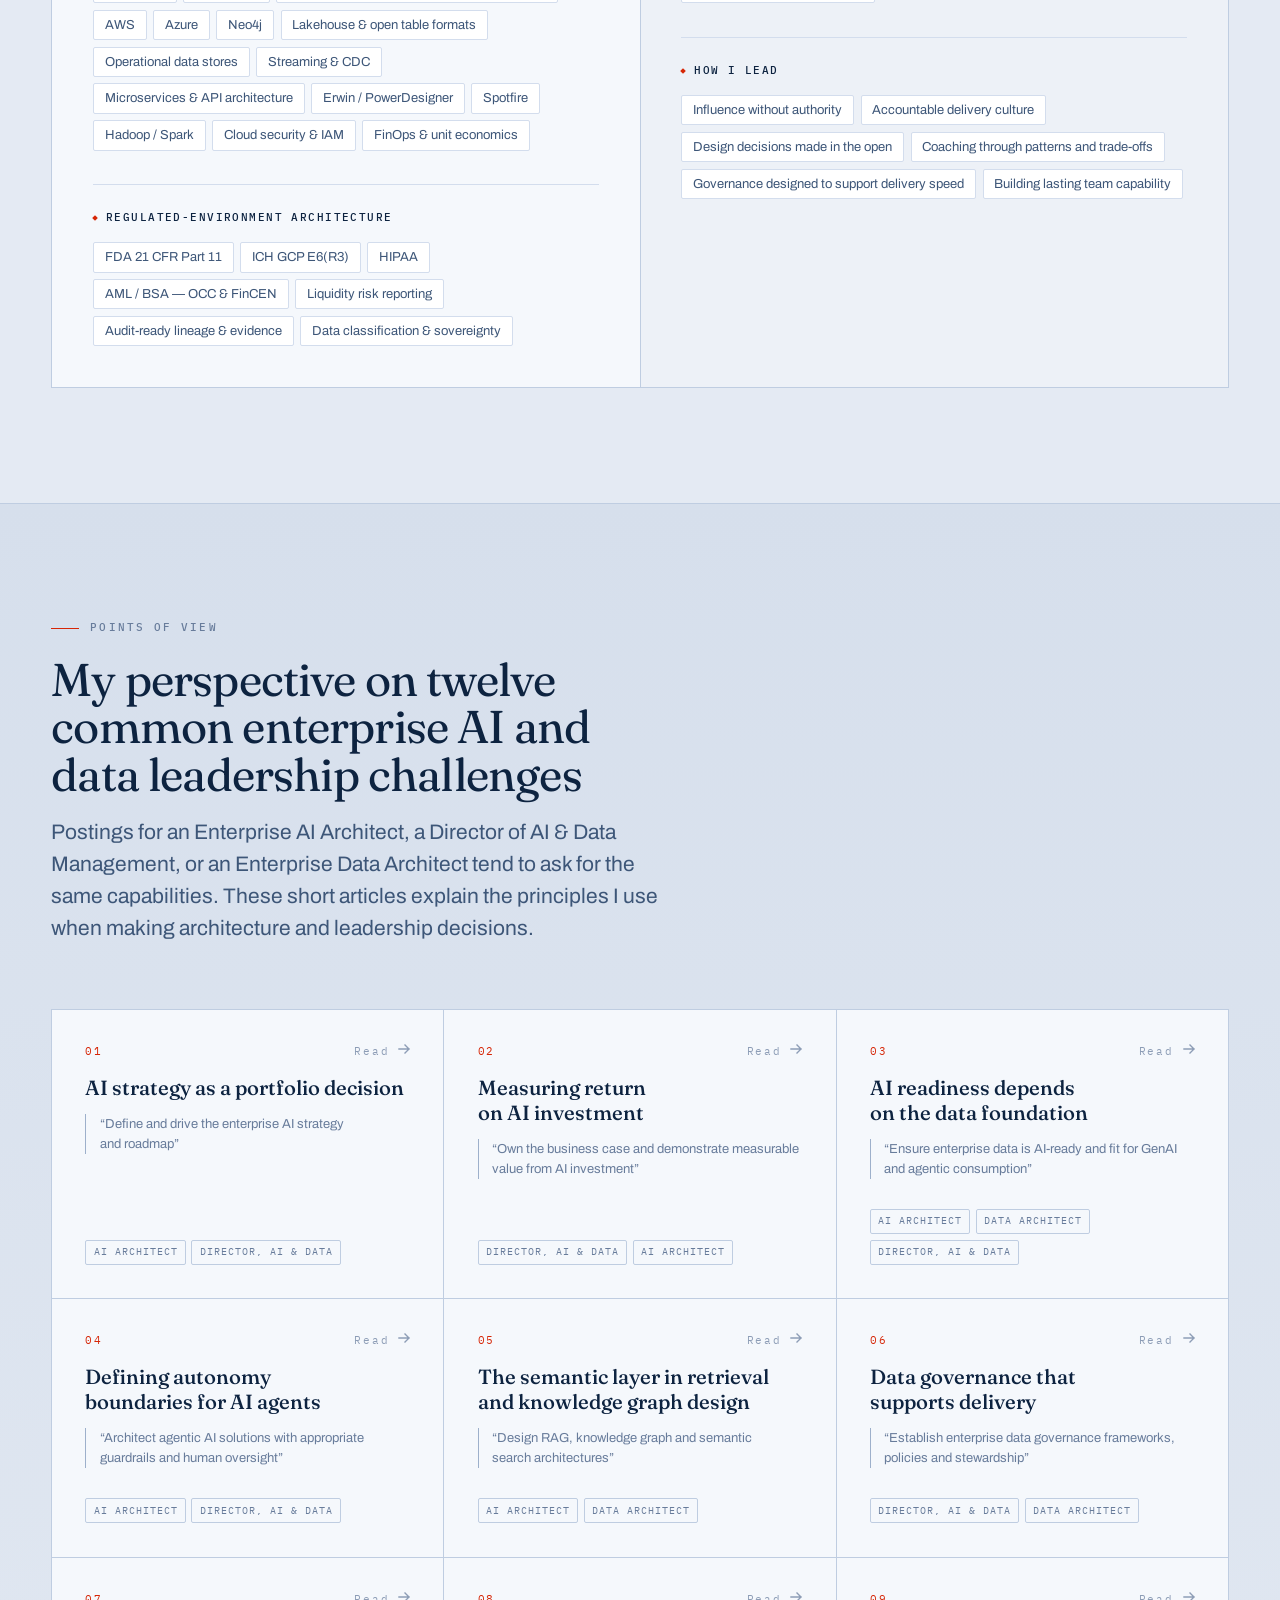
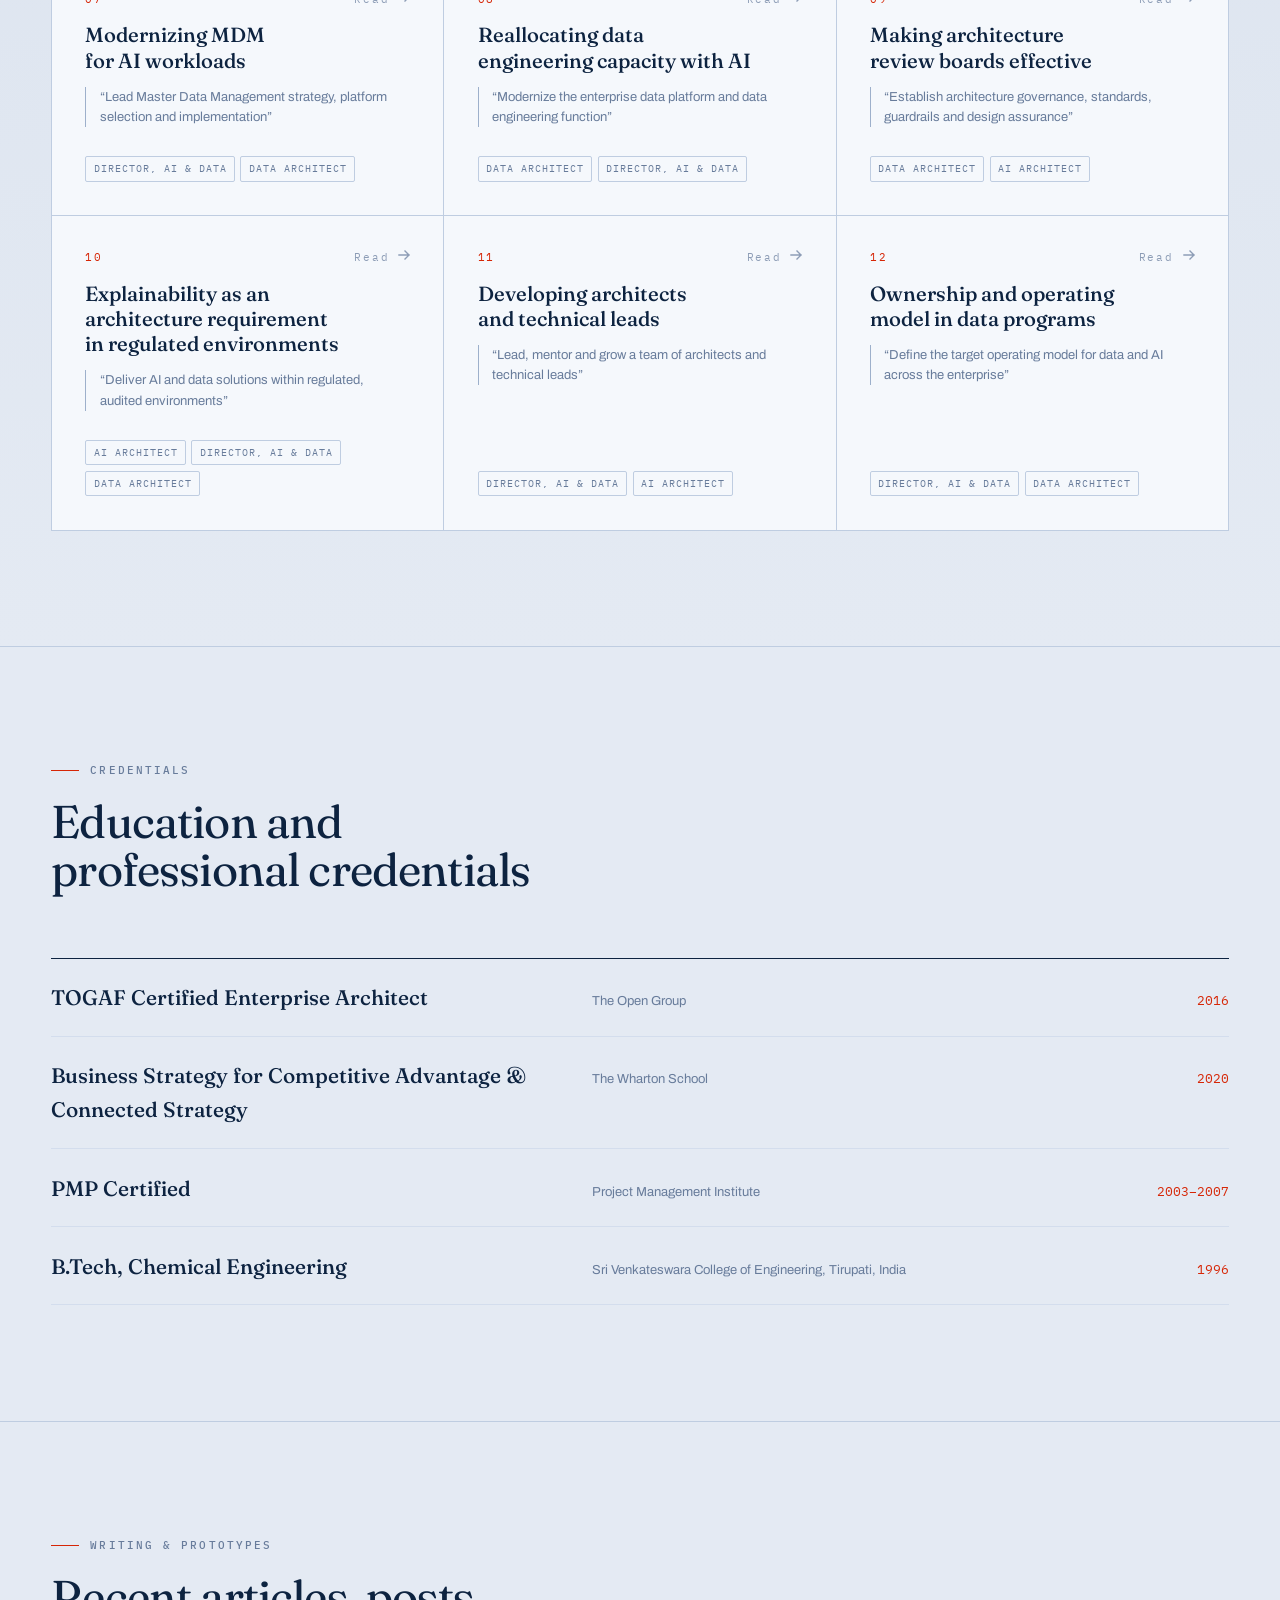
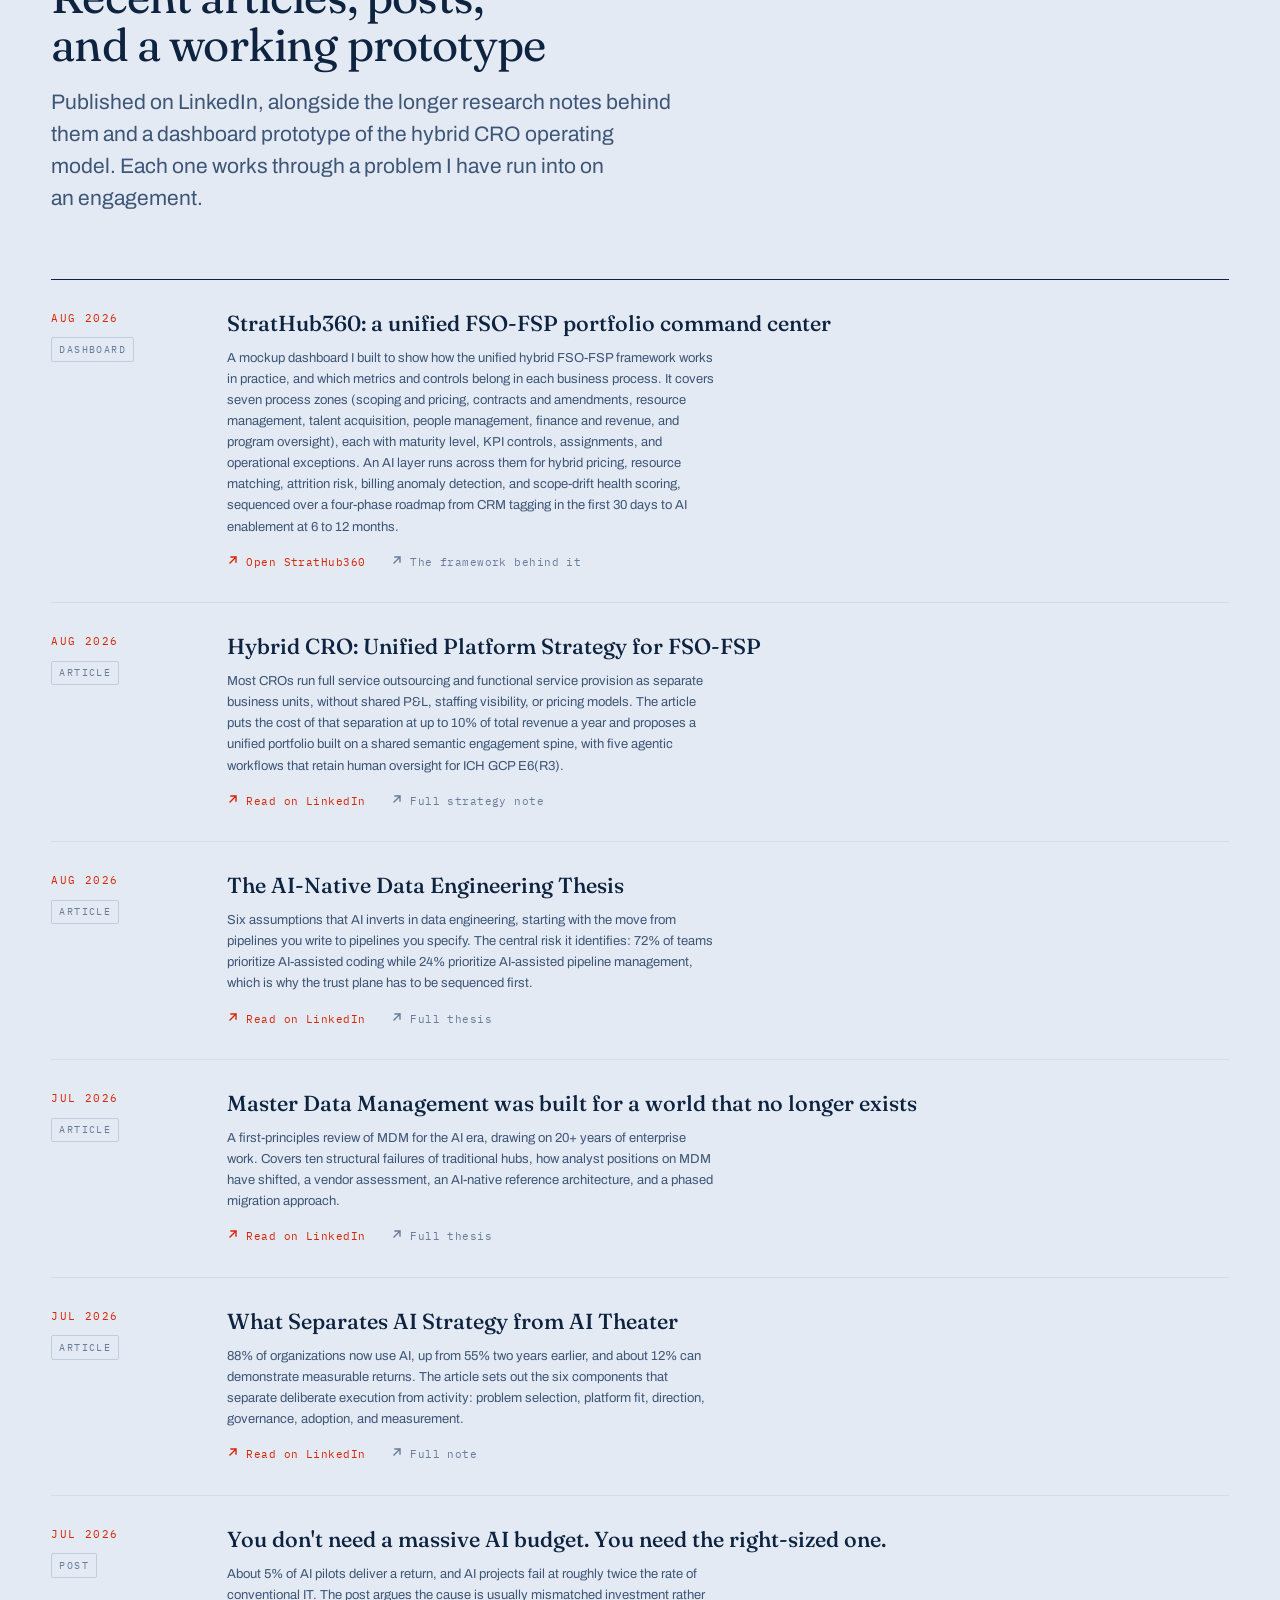
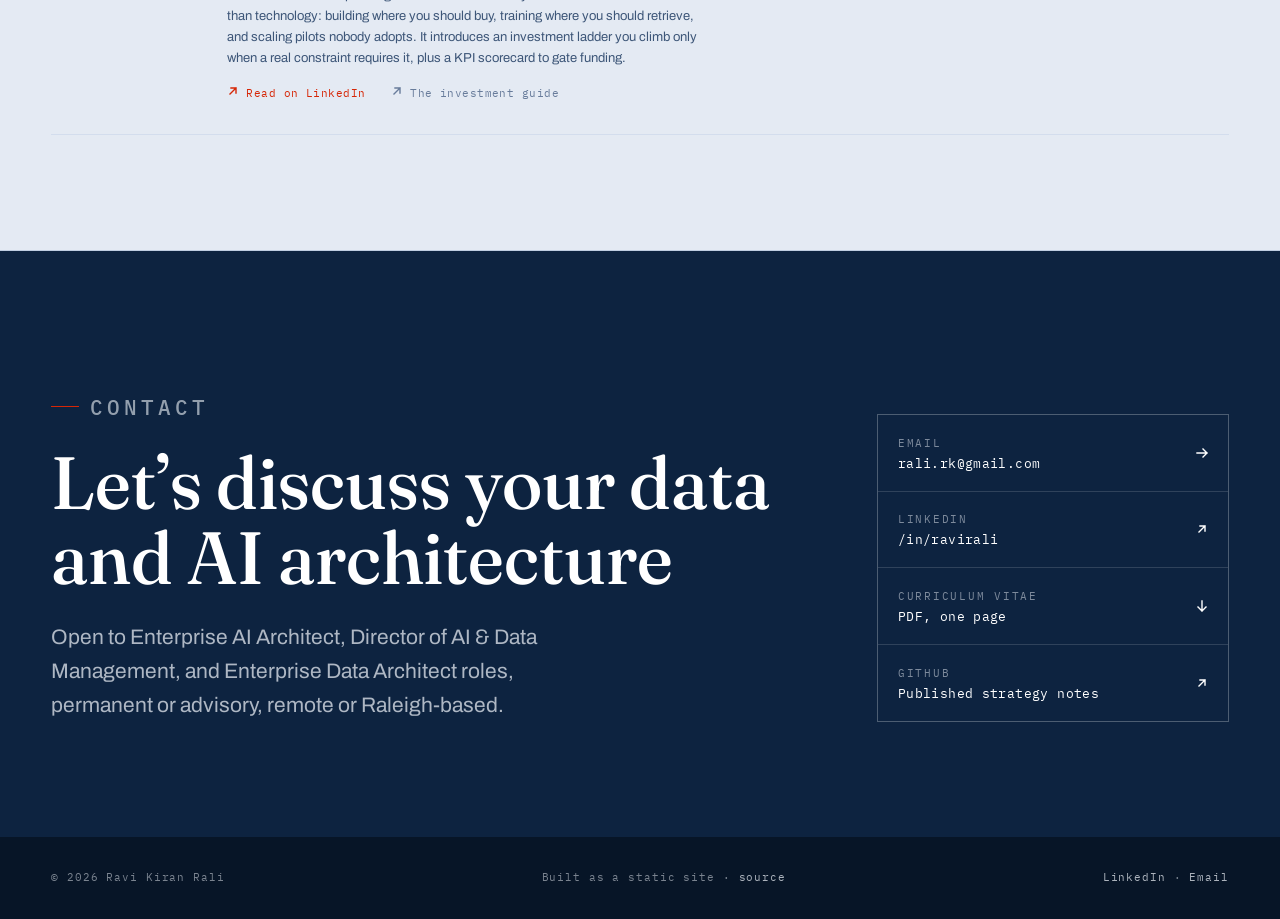
==== commit 3293c001: "Add StratHub360 dashboard prototype to the Writing section Lists strathub360.com, the mockup dashboa" ====
--- a/index.html
+++ b/index.html
@@ -561,12 +561,28 @@
 <section class="band" id="writing">
   <div class="shell">
     <div class="band-head rise">
-      <p class="eyebrow">Writing</p>
-      <h2 class="display">Recent articles and posts</h2>
-      <p class="lede">Published on LinkedIn, with the longer research notes they draw on. Each one works
-      through a problem I have run into on an engagement rather than a general commentary.</p>
+      <p class="eyebrow">Writing &amp; prototypes</p>
+      <h2 class="display">Recent articles, posts, and a working prototype</h2>
+      <p class="lede">Published on LinkedIn, alongside the longer research notes behind them and a dashboard
+      prototype of the hybrid CRO operating model. Each one works through a problem I have run into on an
+      engagement.</p>
     </div>
     <div class="writing rise"><article class="writ">
+          <div class="writ__meta">
+            <span class="writ__date">Aug 2026</span>
+            <span class="writ__kind">Dashboard</span>
+          </div>
+          <div>
+            <h3 class="writ__title">
+              <a href="https://strathub360.com/" target="_blank" rel="noopener">StratHub360: a unified FSO-FSP portfolio command center</a>
+            </h3>
+            <p class="writ__desc">A mockup dashboard I built to show how the unified hybrid FSO-FSP framework works in practice, and which metrics and controls belong in each business process. It covers seven process zones (scoping and pricing, contracts and amendments, resource management, talent acquisition, people management, finance and revenue, and program oversight), each with maturity level, KPI controls, assignments, and operational exceptions. An AI layer runs across them for hybrid pricing, resource matching, attrition risk, billing anomaly detection, and scope-drift health scoring, sequenced over a four-phase roadmap from CRM tagging in the first 30 days to AI enablement at 6 to 12 months.</p>
+            <p class="writ__links">
+              <a href="https://strathub360.com/" target="_blank" rel="noopener"><svg class="arw" width="12" height="12" viewBox="0 0 12 12" fill="none" aria-hidden="true"><path d="M3 9L9 3M4 3h5v5" stroke="currentColor" stroke-width="1.4" stroke-linecap="square"/></svg> Open StratHub360</a>
+              <a class="is-secondary" href="https://ravikrali.github.io/Hybrid-FSO-FSP-Business-Strategy/" target="_blank" rel="noopener"><svg class="arw" width="12" height="12" viewBox="0 0 12 12" fill="none" aria-hidden="true"><path d="M3 9L9 3M4 3h5v5" stroke="currentColor" stroke-width="1.4" stroke-linecap="square"/></svg> The framework behind it</a>
+            </p>
+          </div>
+        </article><article class="writ">
           <div class="writ__meta">
             <span class="writ__date">Aug 2026</span>
             <span class="writ__kind">Article</span>
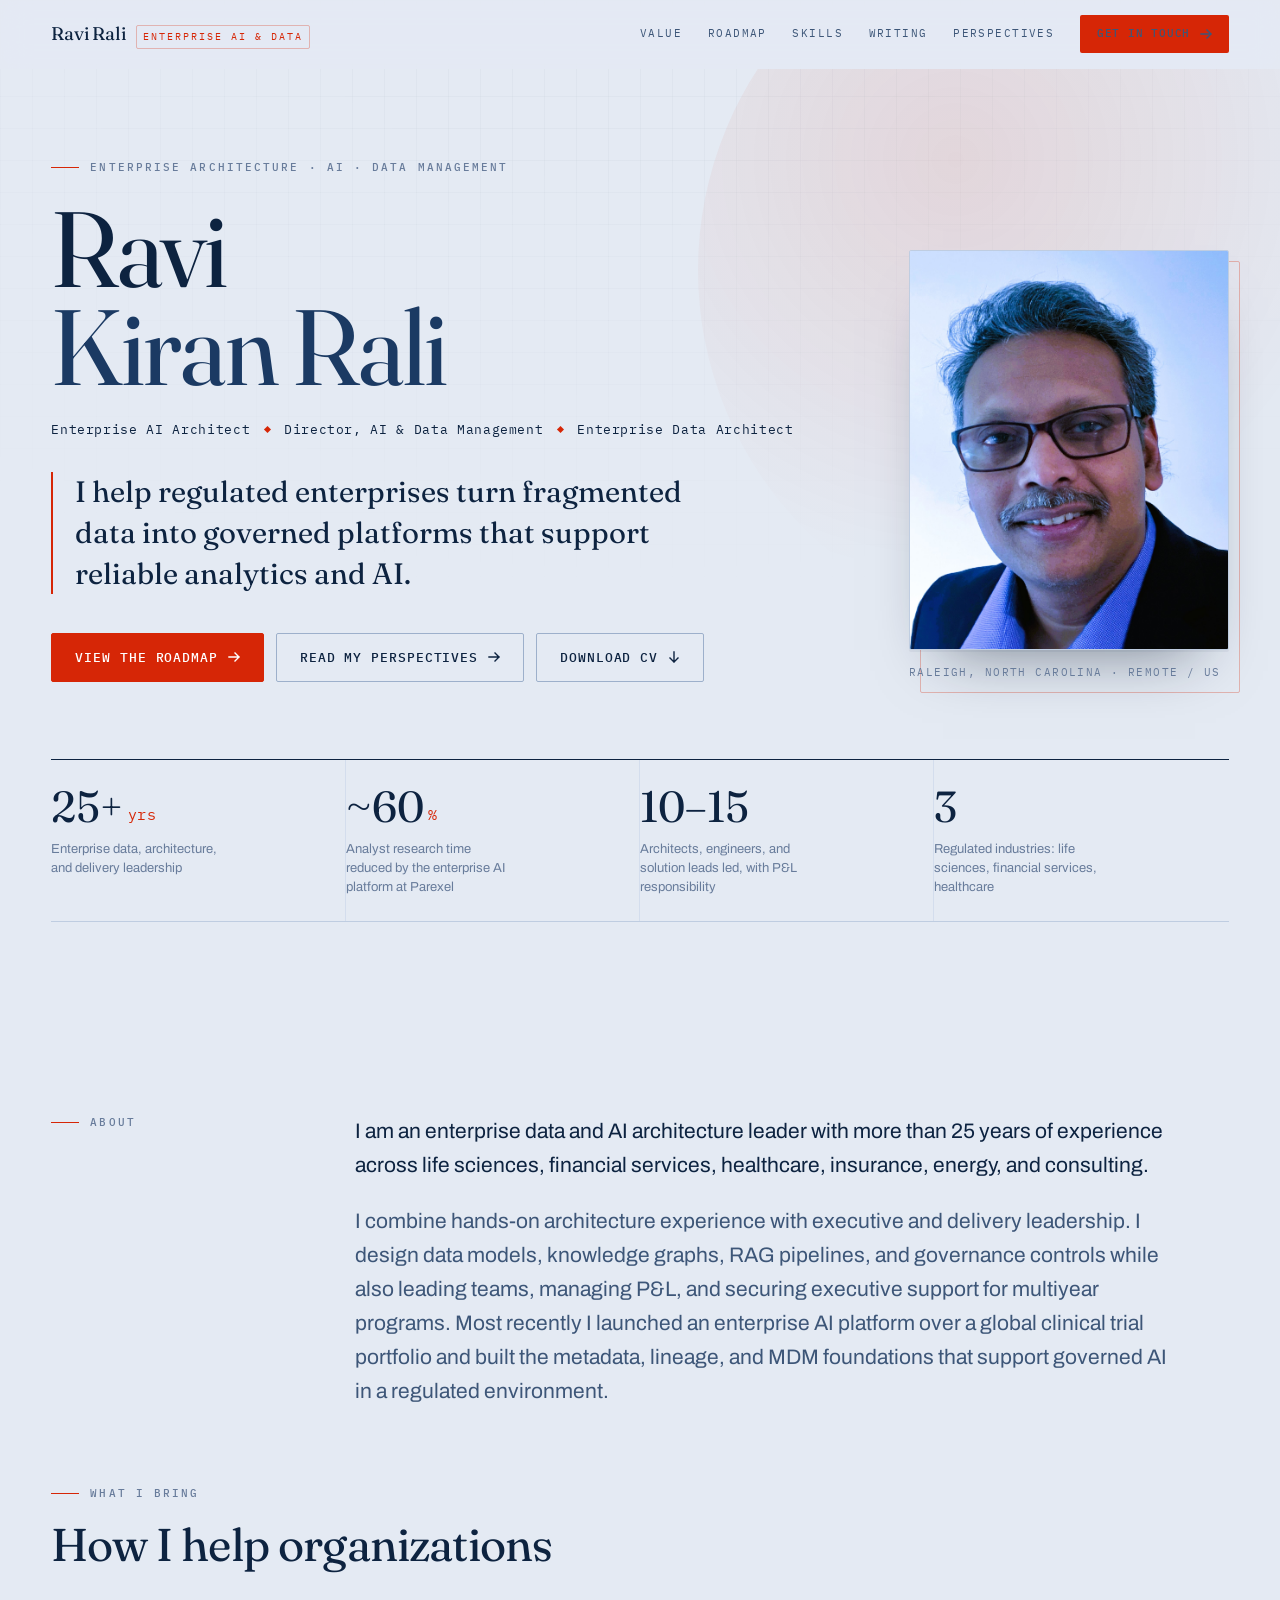
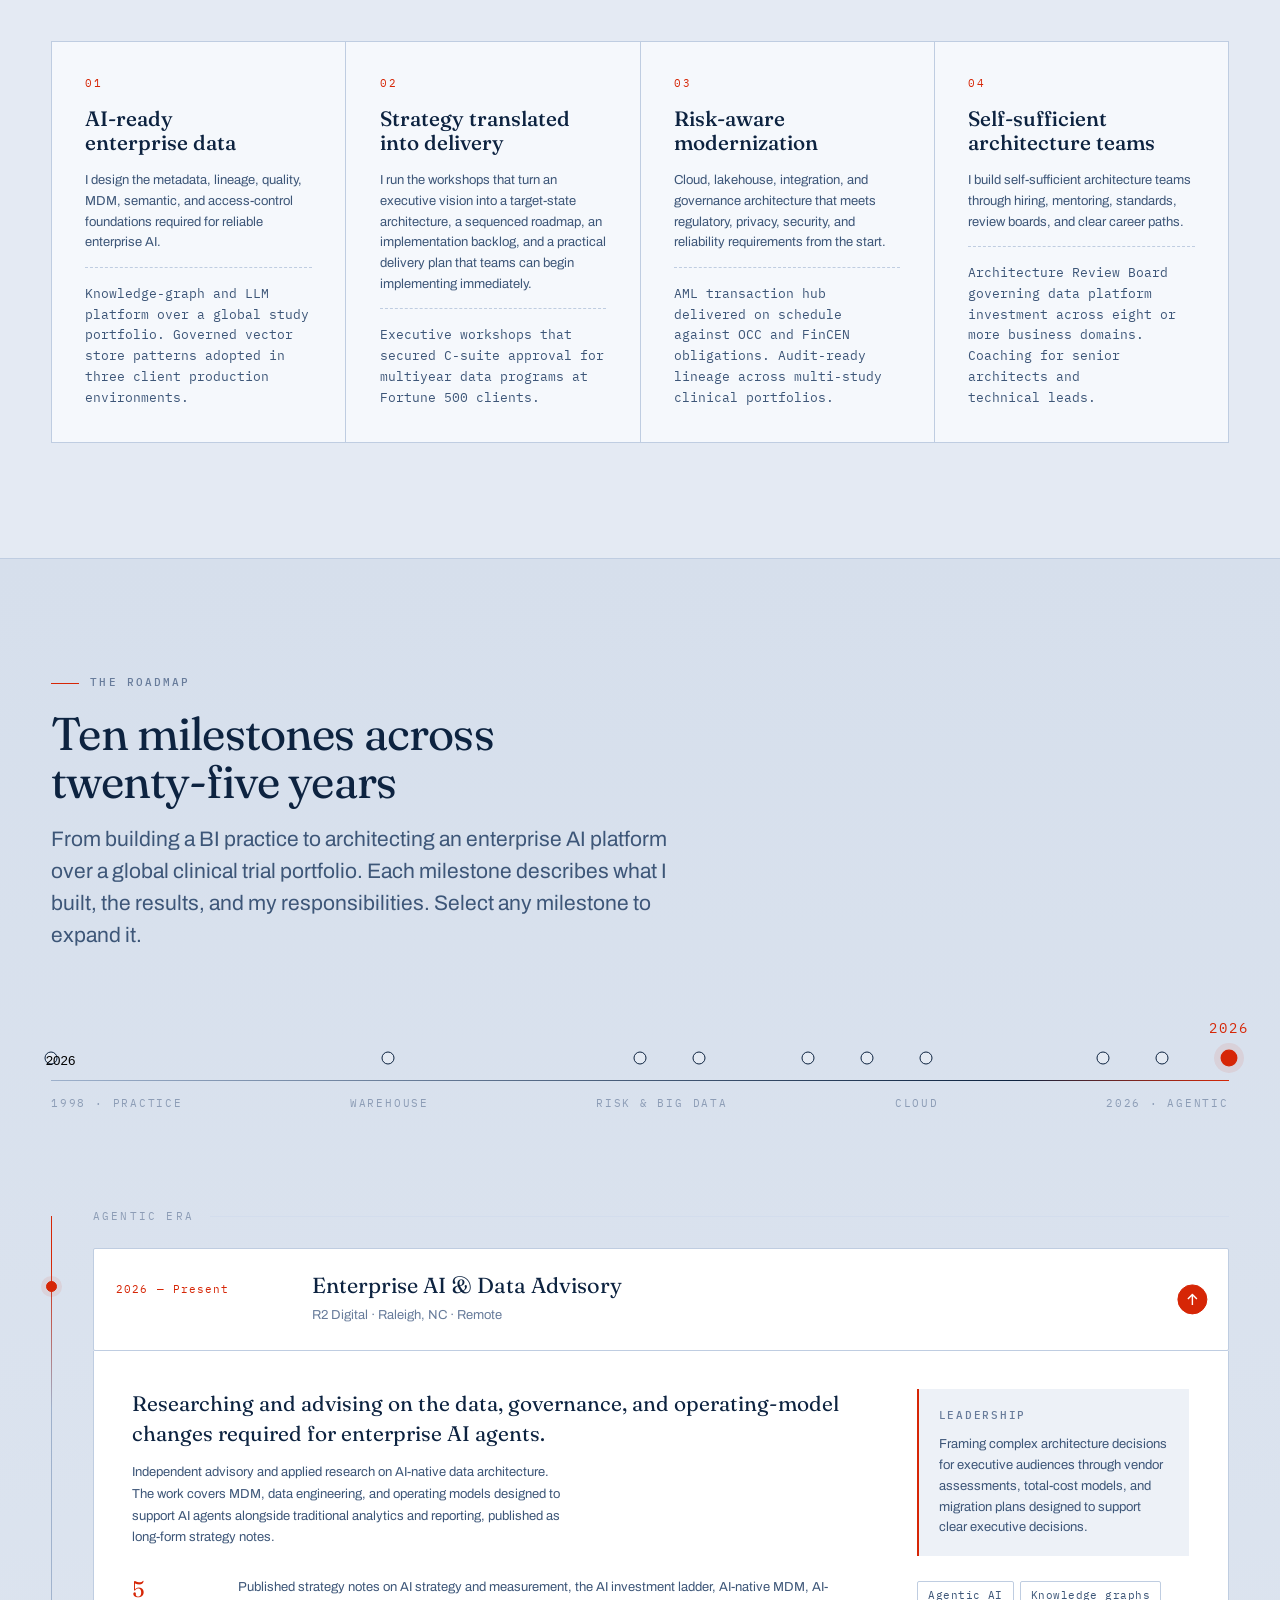
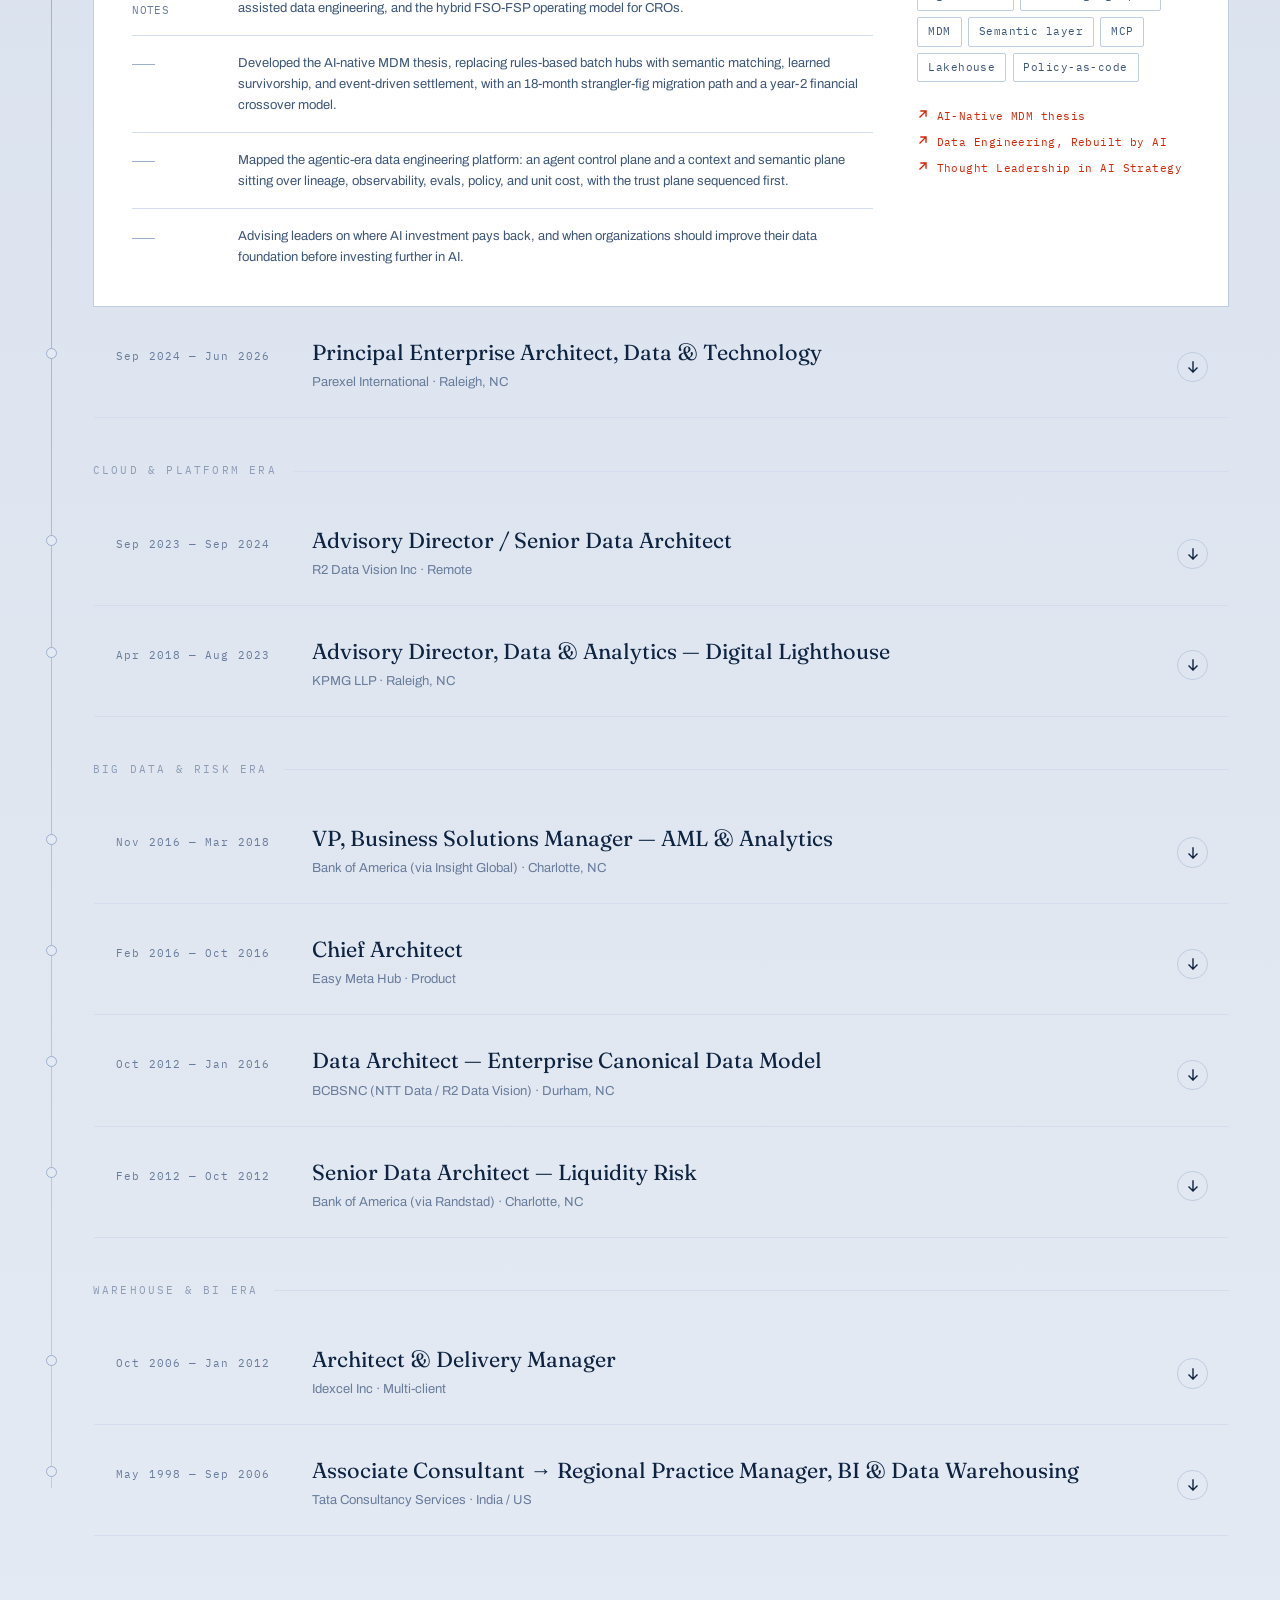
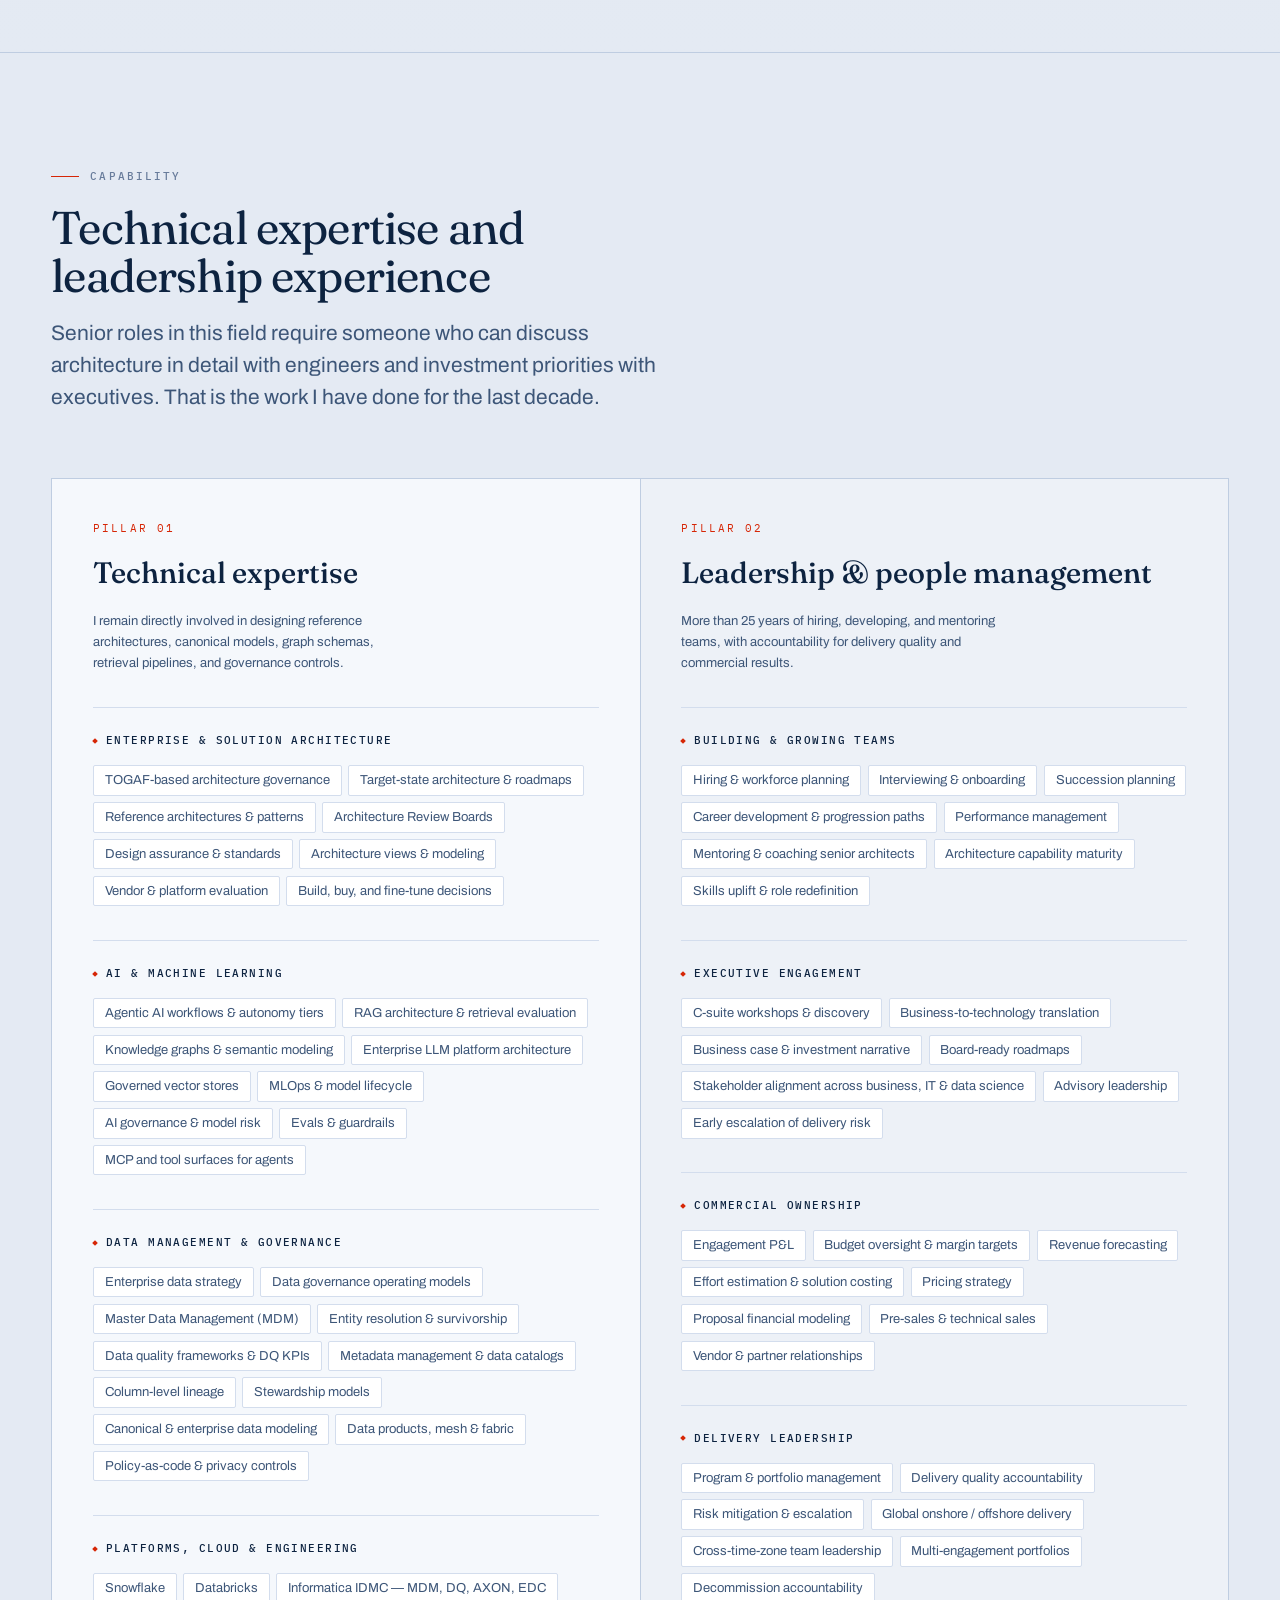
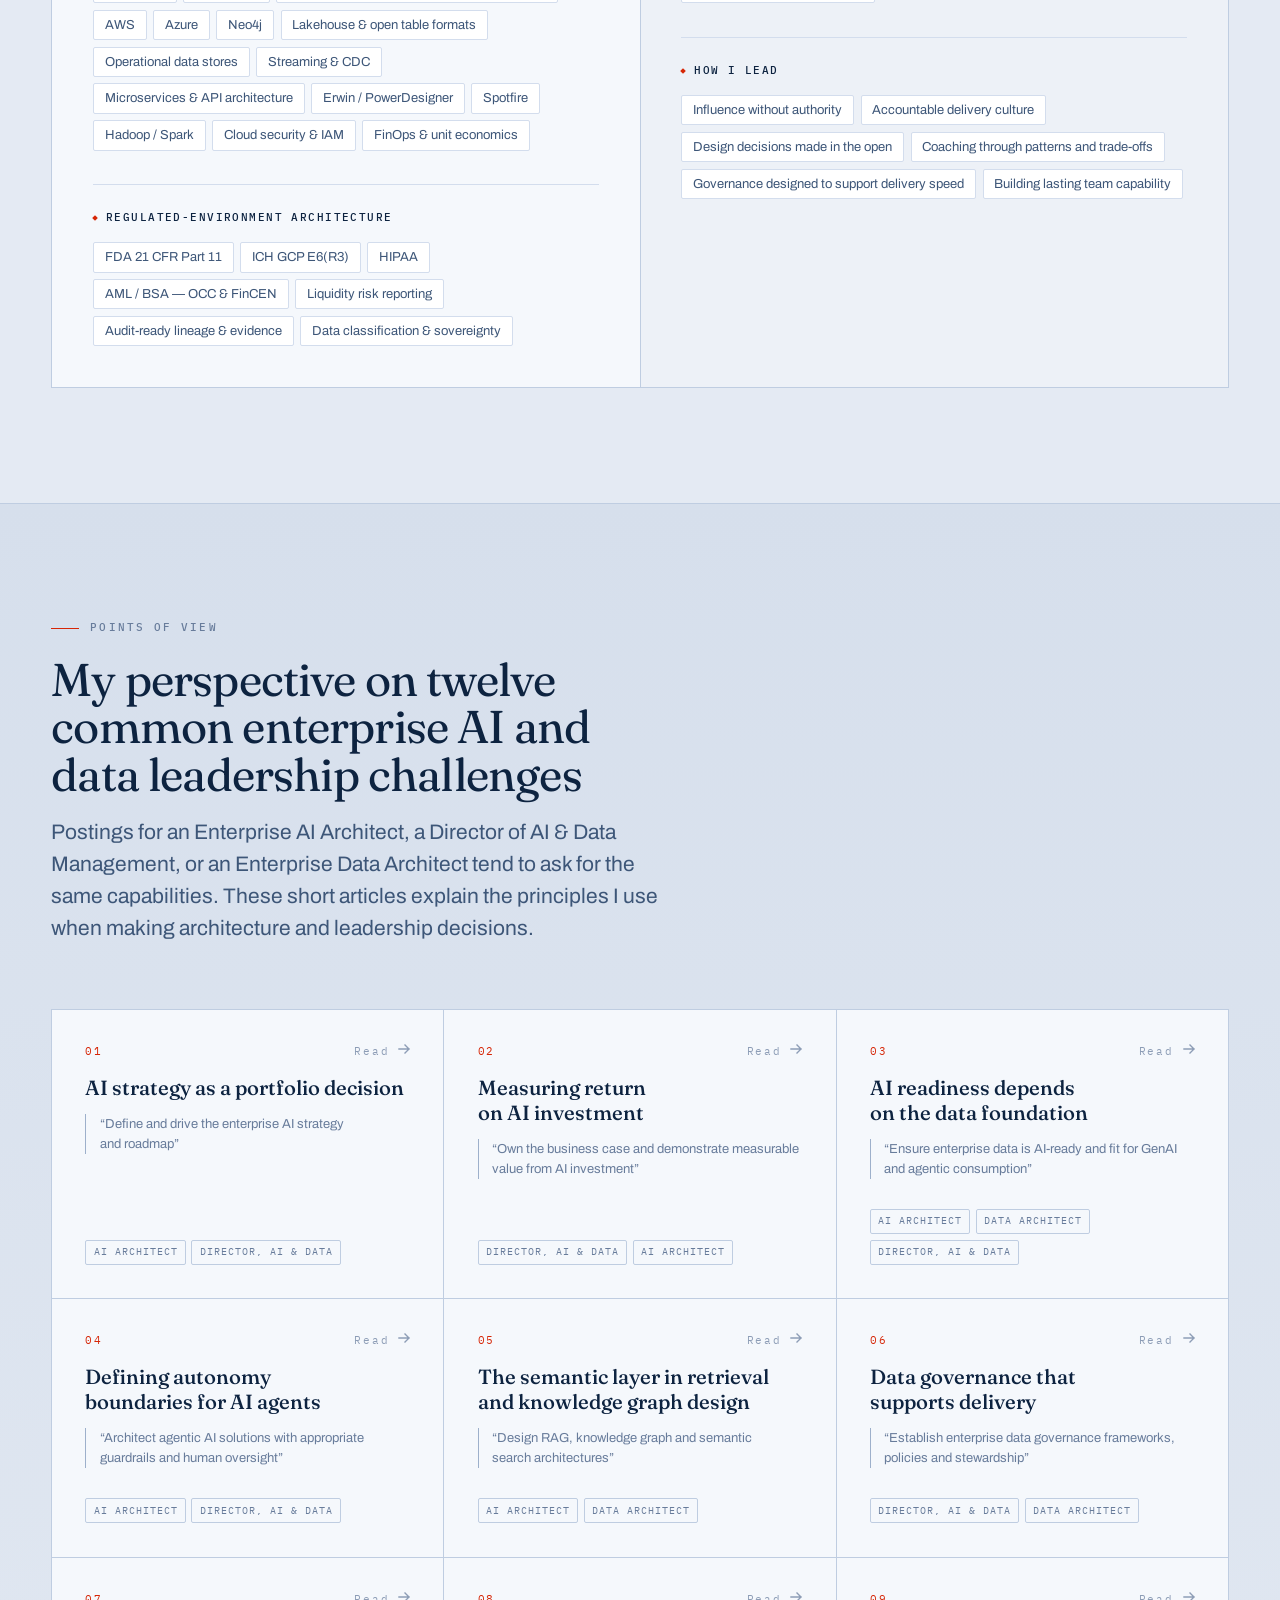
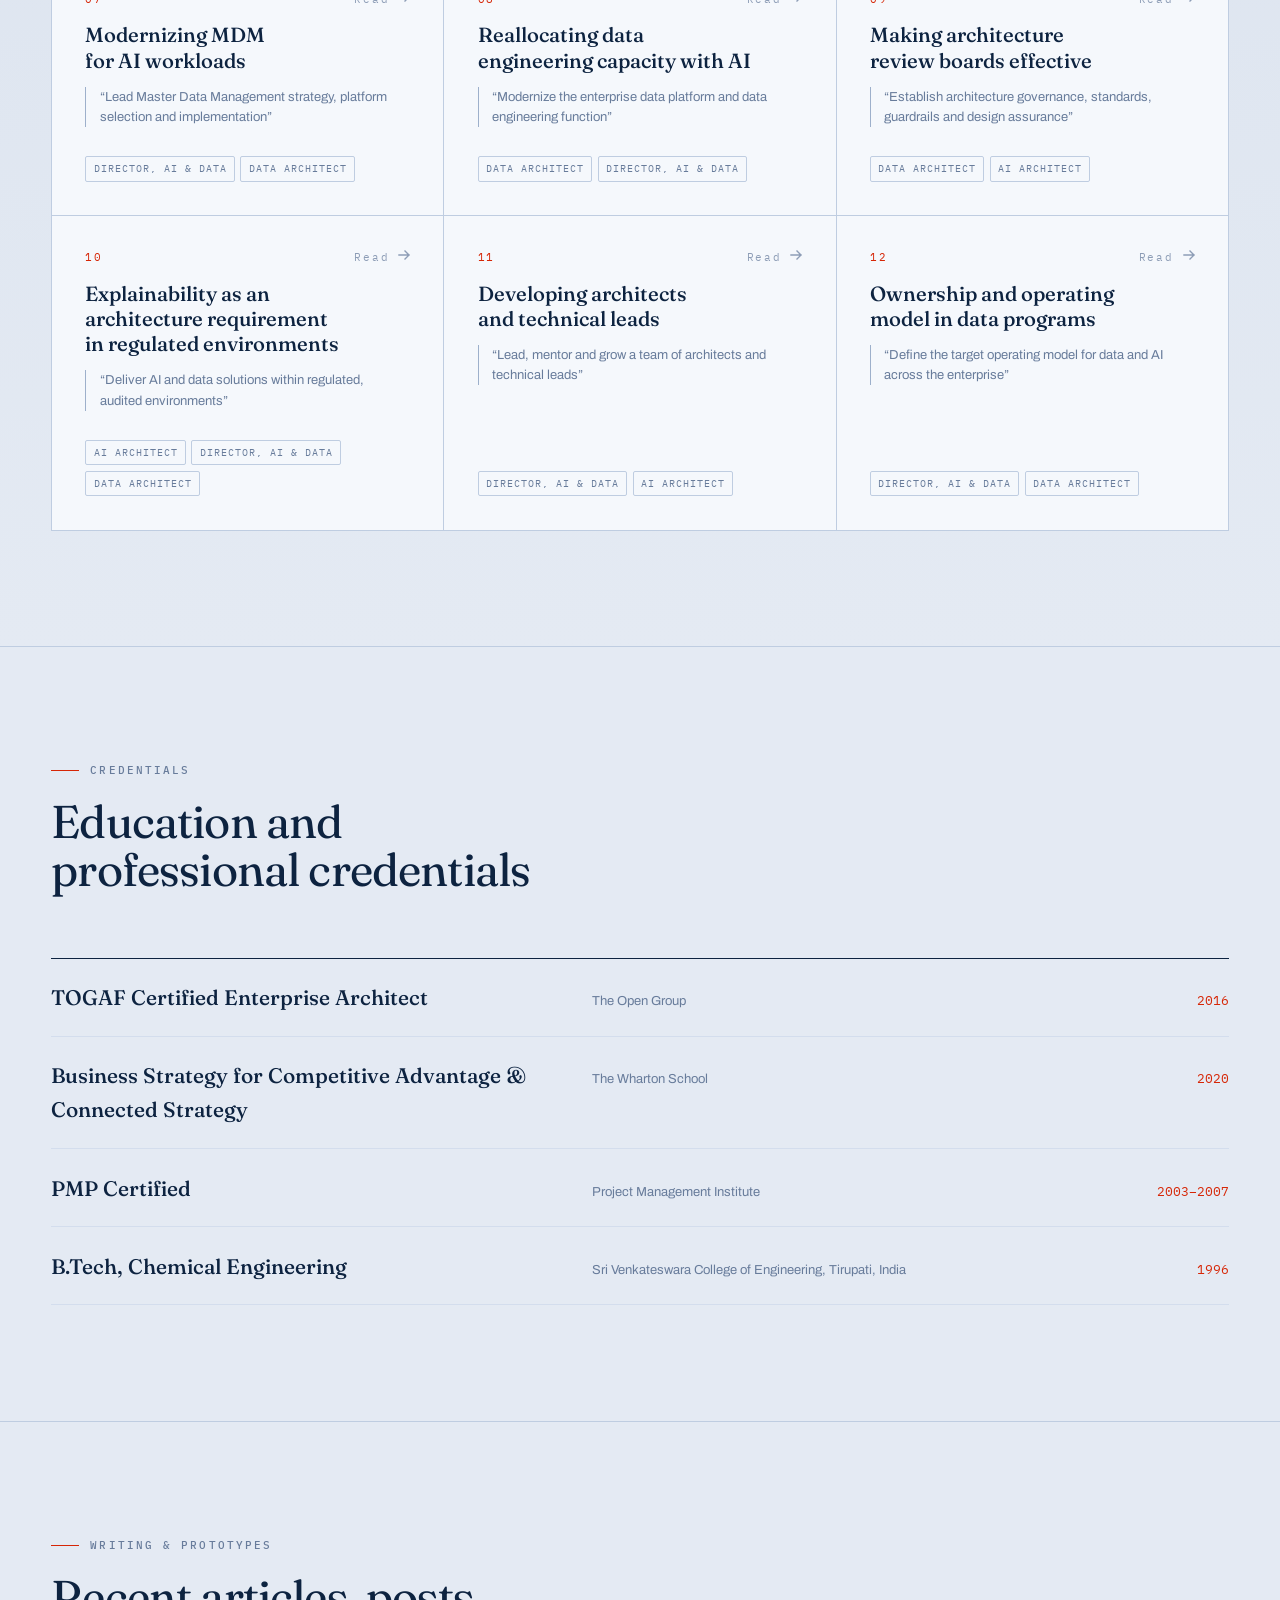
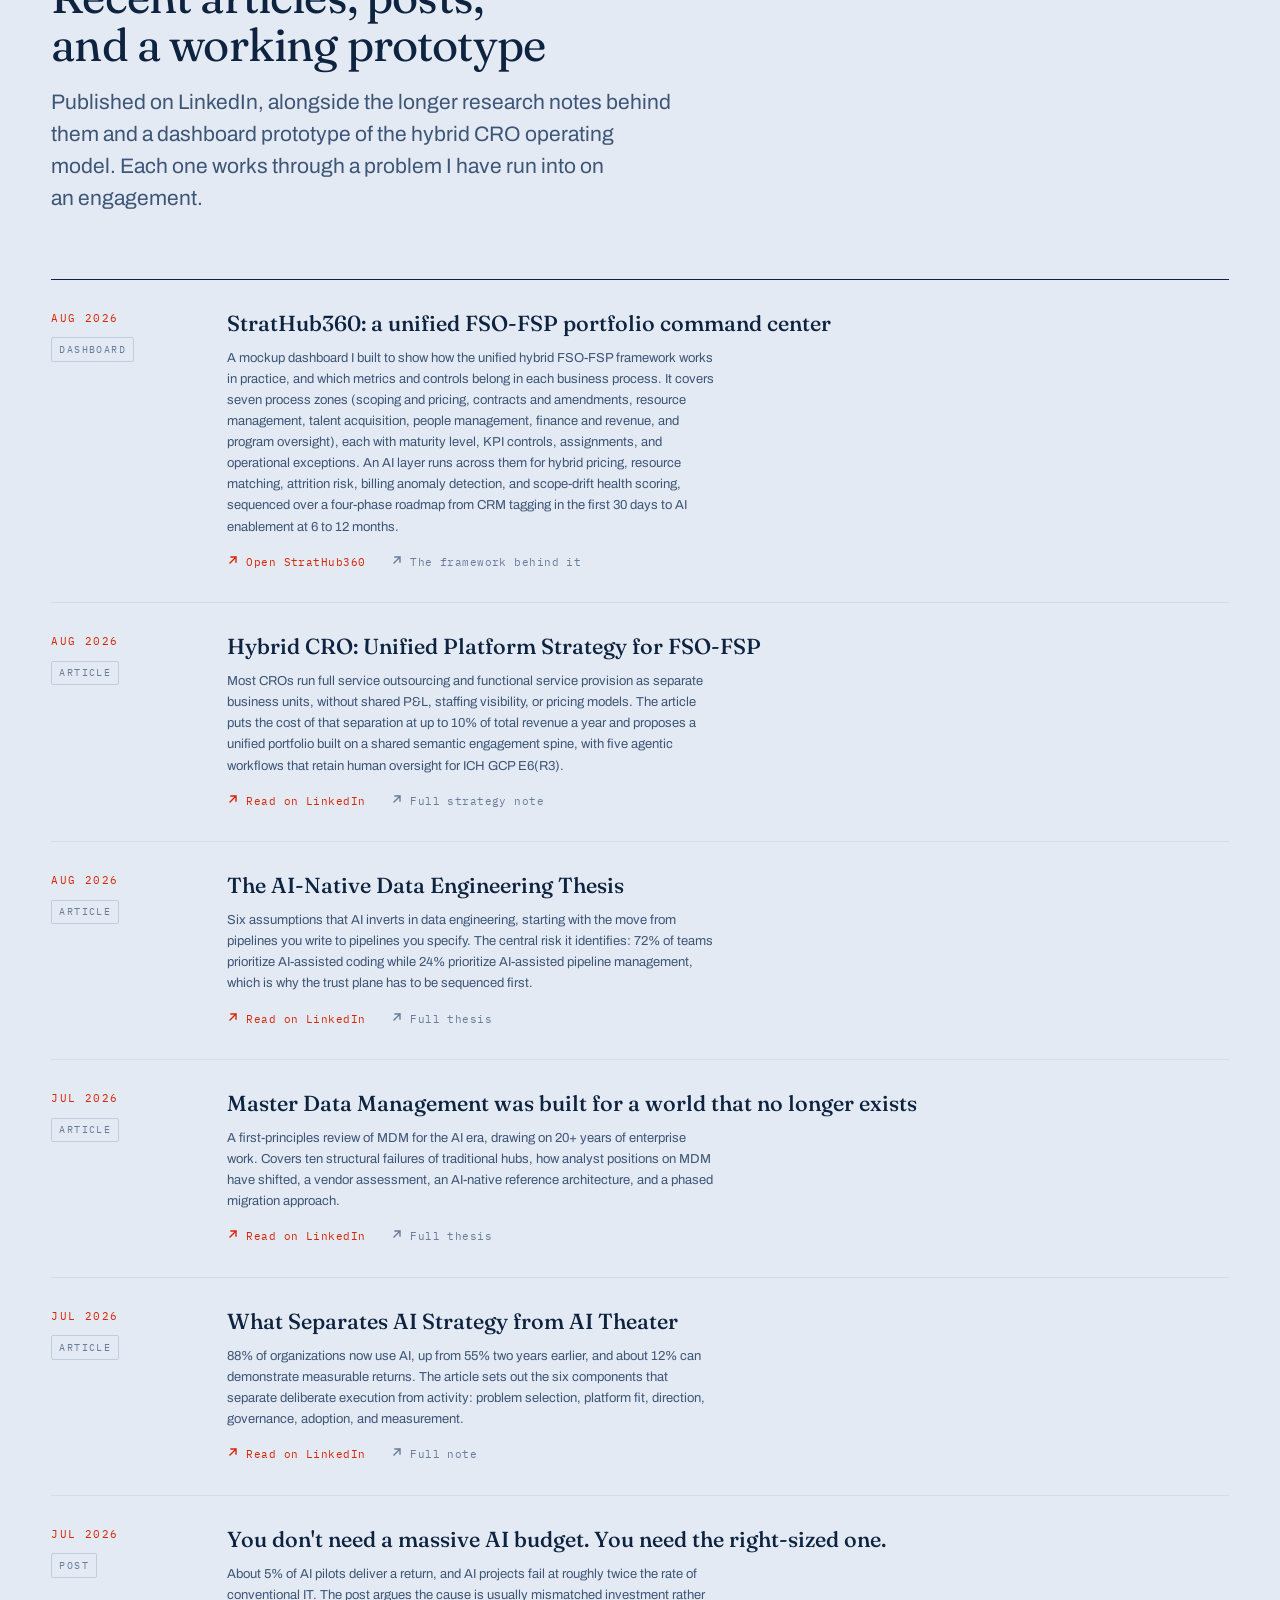
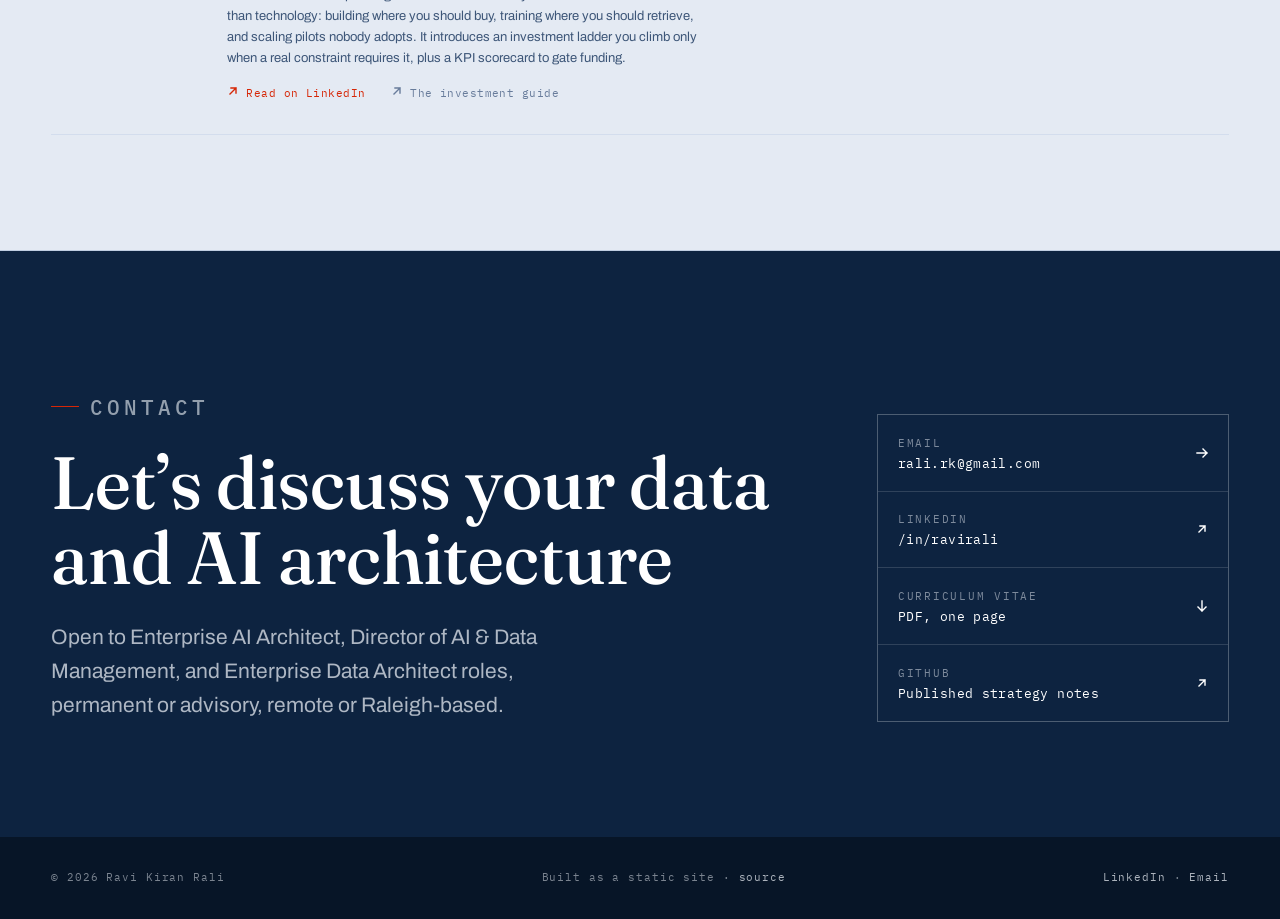
==== commit fd1dc366: "Use the new portrait, rendered in full color Replaces assets/img/ravi.jpg with ravi-2026.jpg (1488x1" ====
--- a/index.html
+++ b/index.html
@@ -52,7 +52,7 @@
         </div>
       </div>
       <figure class="hero__portrait">
-        <img src="assets/img/ravi.jpg" alt="Portrait of Ravi Kiran Rali" width="640" height="800">
+        <img src="assets/img/ravi-2026.jpg" alt="Portrait of Ravi Kiran Rali" width="640" height="800">
         <figcaption class="hero__loc">Raleigh, North Carolina · Remote / US</figcaption>
       </figure>
     </div>
--- a/assets/css/site.css
+++ b/assets/css/site.css
@@ -395,9 +395,8 @@
   height: auto;          /* beat the HTML height attribute */
   aspect-ratio: 4 / 5;
   object-fit: cover;
-  object-position: center 18%;
+  object-position: center;
   border-radius: 2px;
-  filter: grayscale(1) contrast(1.06);
   border: 1px solid var(--rule);
   box-shadow: var(--shadow-deep);
 }
